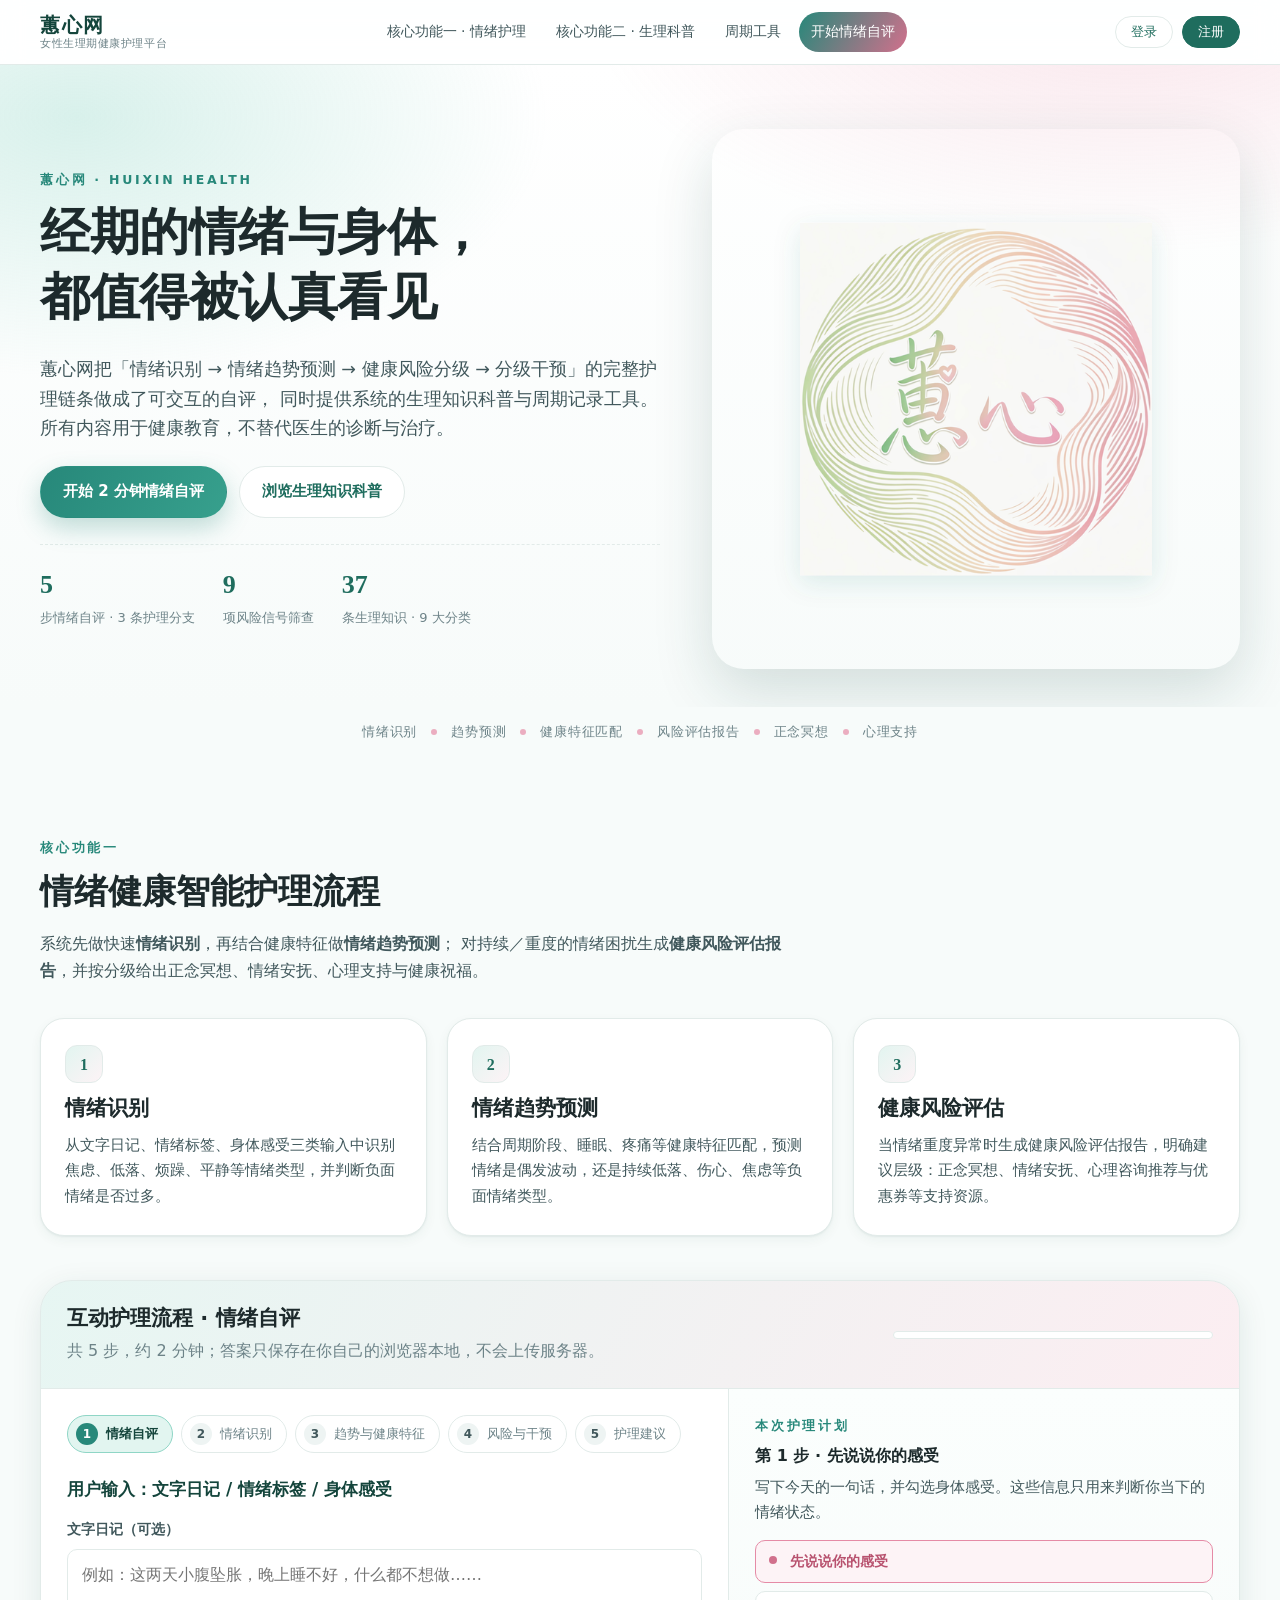
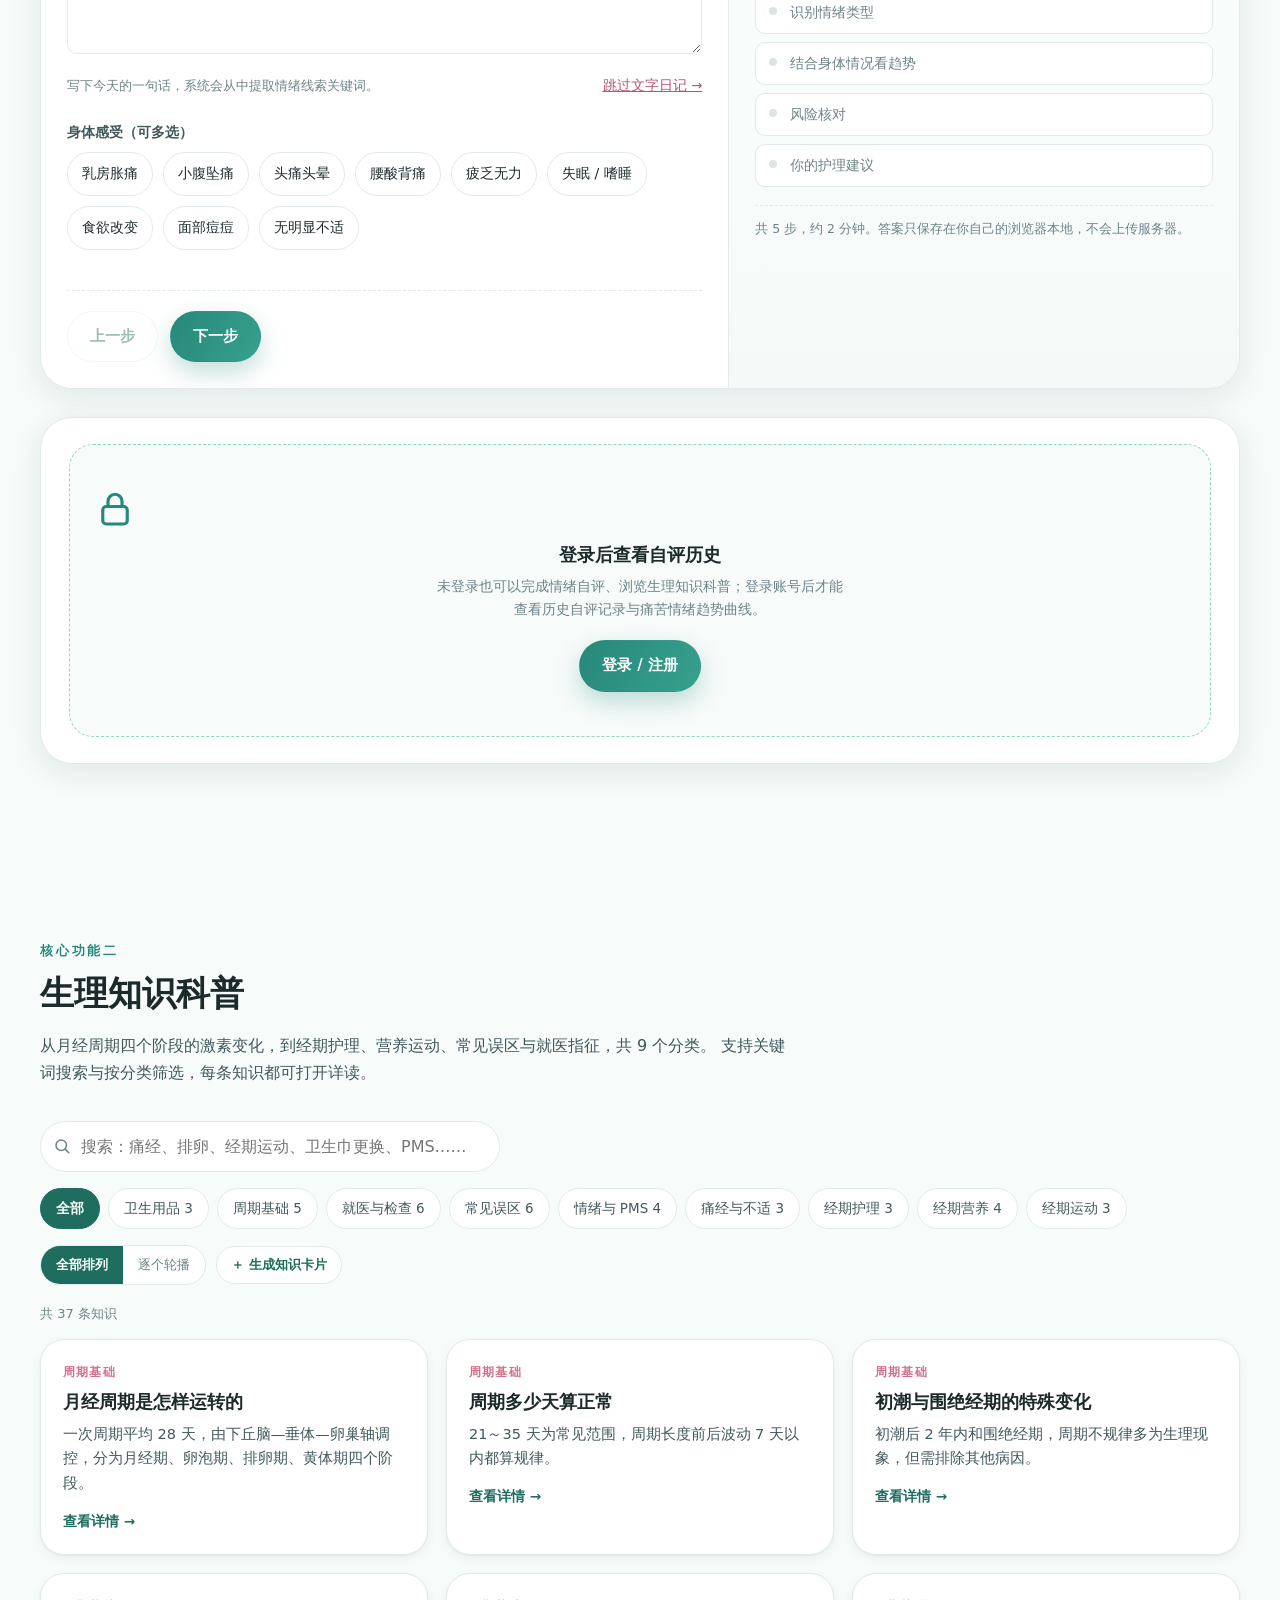
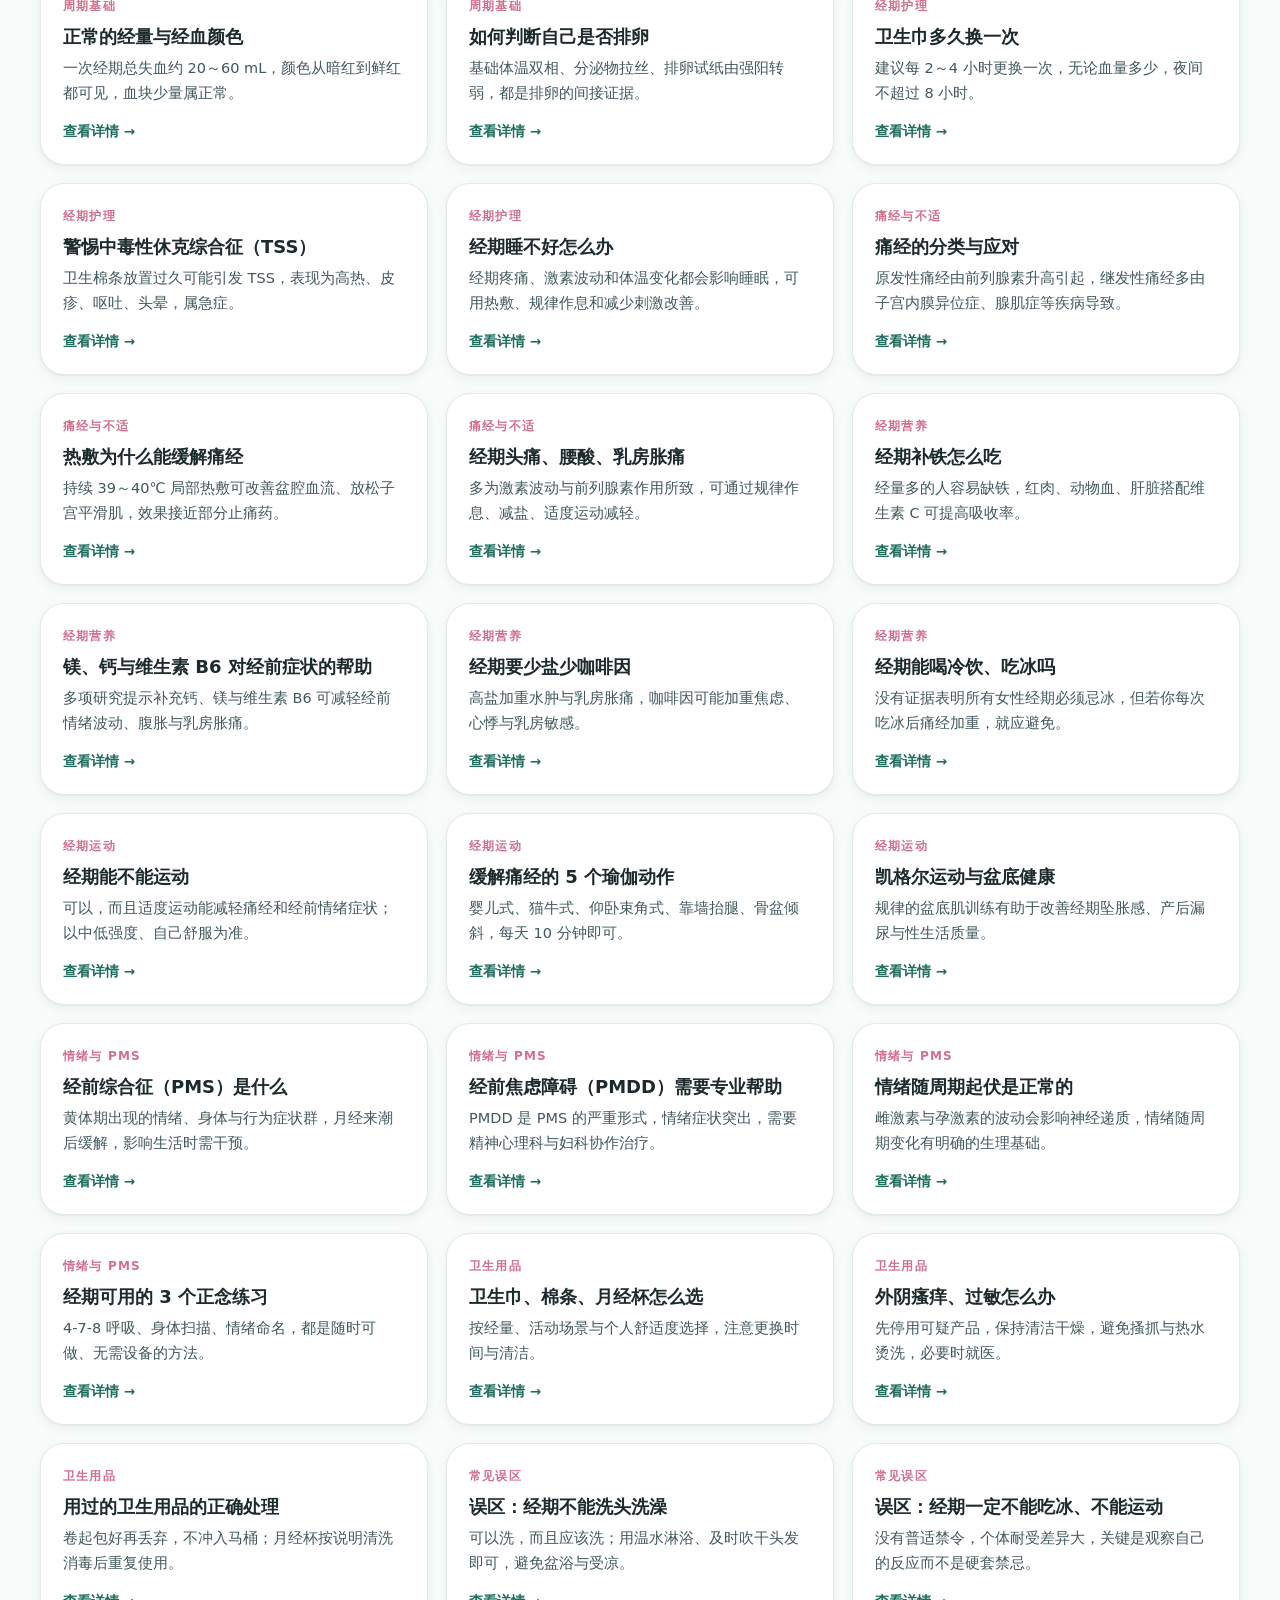
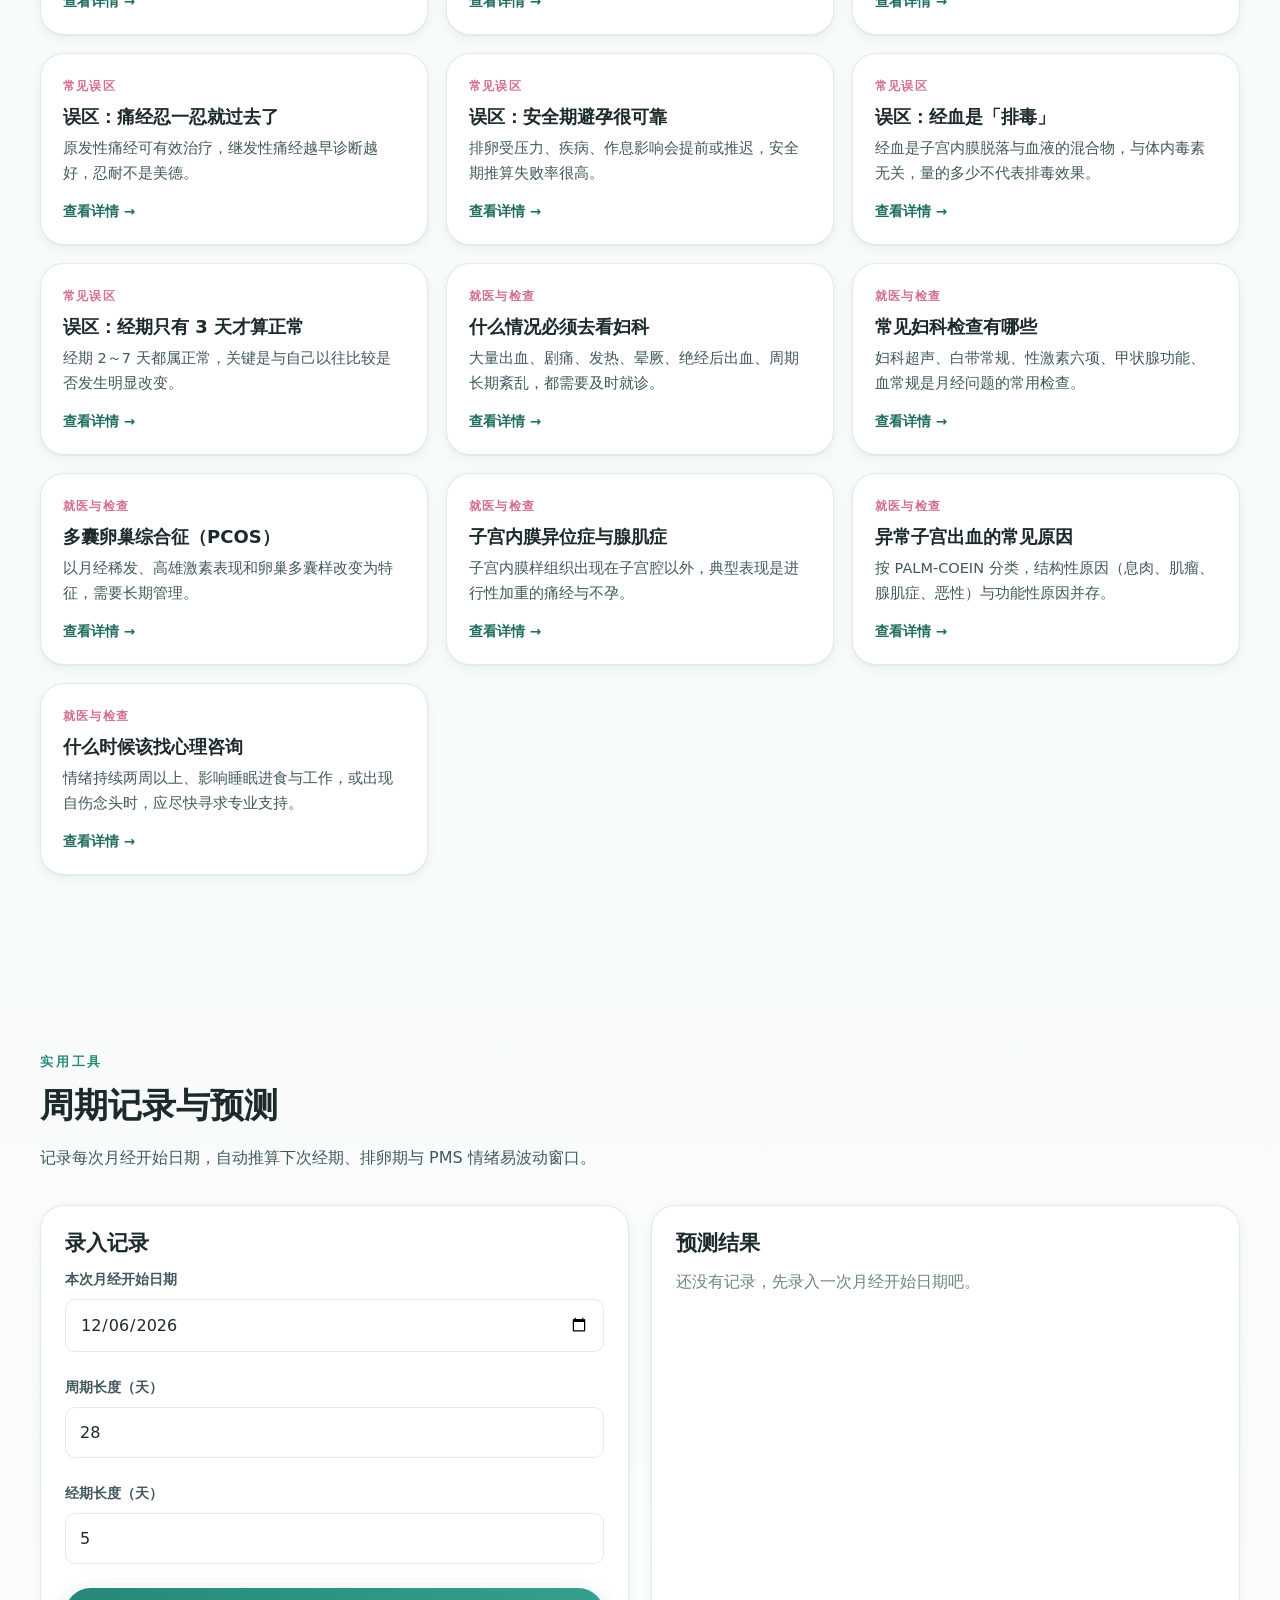
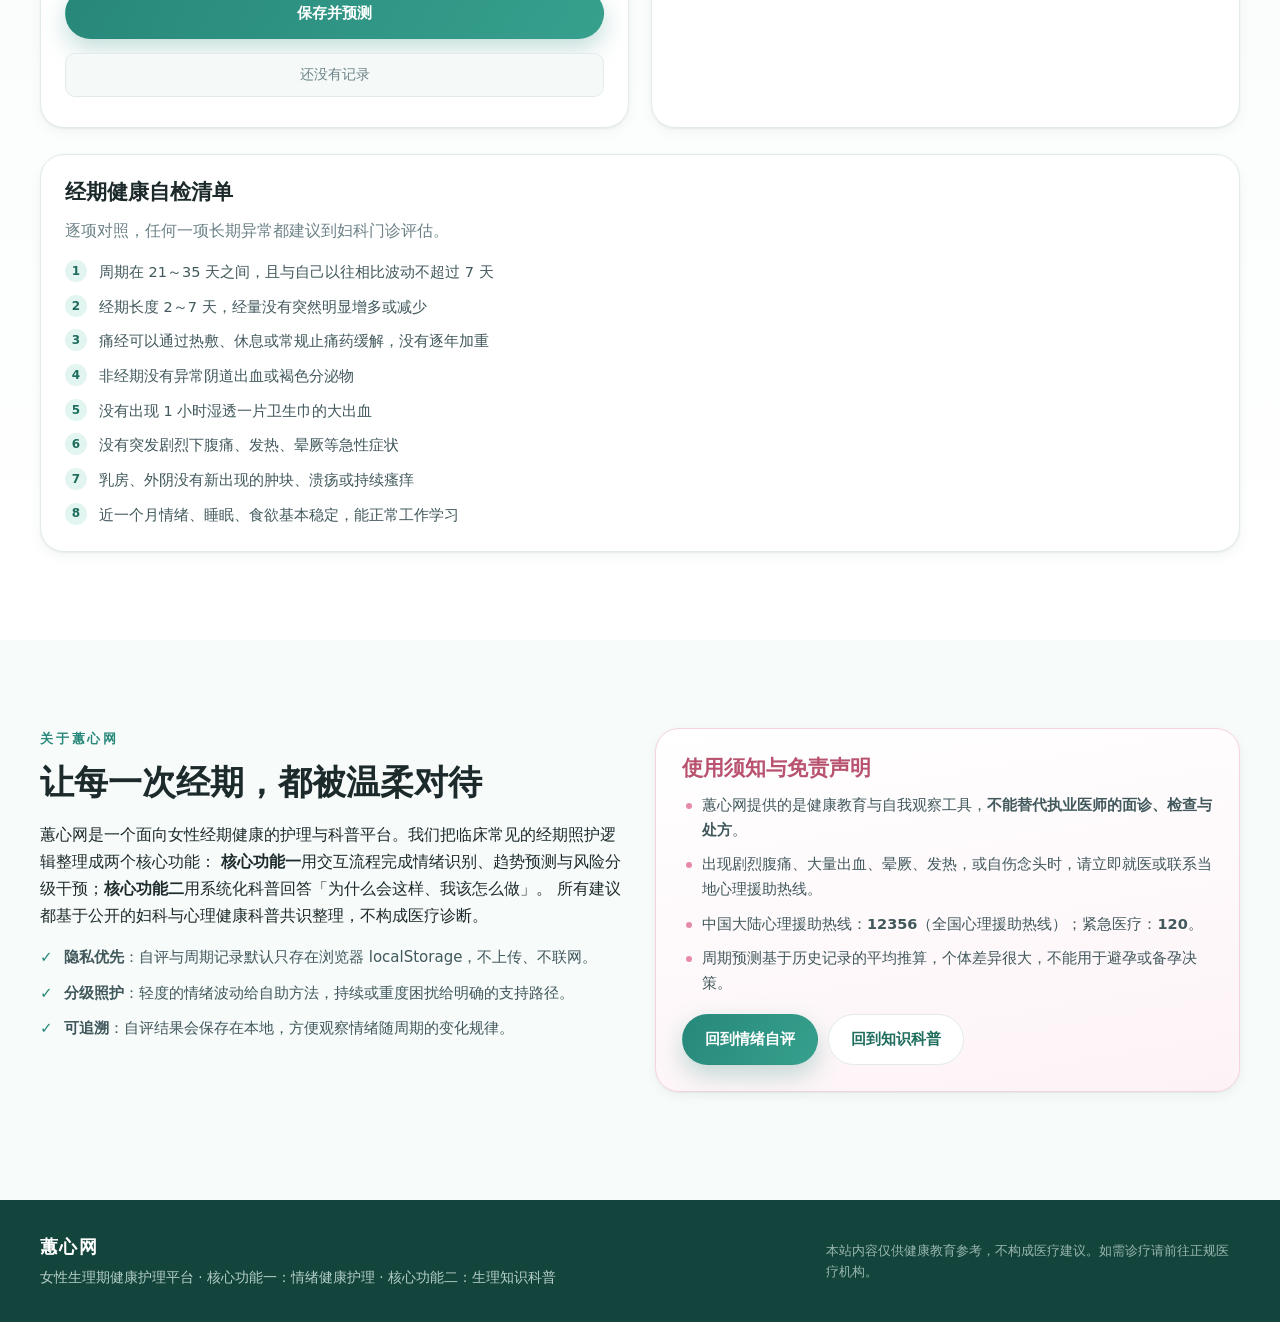
==== index.html @ d100cf38 "Add files via upload" ====
<!DOCTYPE html>
<html lang="zh-CN">
<head>
<meta charset="UTF-8">
<meta name="viewport" content="width=device-width, initial-scale=1.0">
<title>蕙心网 · 女性生理期健康护理</title>
<meta name="description" content="蕙心网：面向女性的生理期健康护理平台。核心功能一为情绪健康智能护理流程（情绪识别、情绪趋势预测、健康风险分级与对应干预）；核心功能二为生理知识科普（周期知识、经期护理、营养运动、常见误区、就医指征）。">
<link rel="stylesheet" href="styles.css">
</head>
<body>
<a class="skip-link" href="#main">跳到主要内容</a>

<header class="site-header" id="top">
  <div class="wrap header-inner">
    <a class="brand" href="#top">
      <span class="brand-text">
        <b>蕙心网</b>
        <small>女性生理期健康护理平台</small>
      </span>
    </a>
    <nav class="nav" aria-label="主导航">
      <a href="#feature1">核心功能一 · 情绪护理</a>
      <a href="#feature2">核心功能二 · 生理科普</a>
      <a href="#tools">周期工具</a>
      <a href="#admin" id="adminLink" hidden>后台管理</a>
      <a class="nav-cta" href="#assessment">开始情绪自评</a>
    </nav>
    <div class="auth-area" id="authArea"></div>
  </div>
</header>

<main id="main">

  <!-- ================= HERO ================= -->
  <section class="hero" id="hero">
    <div class="wrap hero-inner">
      <div class="hero-copy">
        <p class="eyebrow">蕙心网 · HUIXIN HEALTH</p>
        <h1>经期的情绪与身体，<br>都值得被认真看见</h1>
        <p class="lead">
          蕙心网把「情绪识别 → 情绪趋势预测 → 健康风险分级 → 分级干预」的完整护理链条做成了可交互的自评，
          同时提供系统的生理知识科普与周期记录工具。所有内容用于健康教育，不替代医生的诊断与治疗。
        </p>
        <div class="hero-actions">
          <a class="btn btn-primary" href="#assessment">开始 2 分钟情绪自评</a>
          <a class="btn btn-ghost" href="#feature2">浏览生理知识科普</a>
        </div>
        <ul class="hero-stats">
          <li><b>5</b><span>步情绪自评 · 3 条护理分支</span></li>
          <li><b>9</b><span>项风险信号筛查</span></li>
          <li><b>37</b><span>条生理知识 · 9 大分类</span></li>
        </ul>
      </div>

    <figure class="hero-visual">
      <img src="assets/cover.svg" alt="" width="540" height="540" aria-hidden="true">
    </figure>
  </div>
</section>

  <div class="wrap marquee" aria-hidden="true">
    <span>情绪识别</span><i></i><span>趋势预测</span><i></i><span>健康特征匹配</span><i></i><span>风险评估报告</span><i></i><span>正念冥想</span><i></i><span>心理支持</span>
  </div>

  <!-- ================= 核心功能一 ================= -->
  <section class="section" id="feature1">
    <div class="wrap">
      <header class="section-head">
        <p class="eyebrow">核心功能一</p>
        <h2>情绪健康智能护理流程</h2>
        <p class="section-sub">
          系统先做快速<b>情绪识别</b>，再结合健康特征做<b>情绪趋势预测</b>；
          对持续／重度的情绪困扰生成<b>健康风险评估报告</b>，并按分级给出正念冥想、情绪安抚、心理支持与健康祝福。
        </p>
      </header>

      <div class="cards cards-3">
        <article class="card">
          <span class="card-icon" aria-hidden="true">1</span>
          <h3>情绪识别</h3>
          <p>从文字日记、情绪标签、身体感受三类输入中识别焦虑、低落、烦躁、平静等情绪类型，并判断负面情绪是否过多。</p>
        </article>
        <article class="card">
          <span class="card-icon" aria-hidden="true">2</span>
          <h3>情绪趋势预测</h3>
          <p>结合周期阶段、睡眠、疼痛等健康特征匹配，预测情绪是偶发波动，还是持续低落、伤心、焦虑等负面情绪类型。</p>
        </article>
        <article class="card">
          <span class="card-icon" aria-hidden="true">3</span>
          <h3>健康风险评估</h3>
          <p>当情绪重度异常时生成健康风险评估报告，明确建议层级：正念冥想、情绪安抚、心理咨询推荐与优惠券等支持资源。</p>
        </article>
      </div>

      <!-- ---------- 交互式护理流程 ---------- -->
      <div class="assess" id="assessment">
        <div class="assess-head">
          <div>
            <h3>互动护理流程 · 情绪自评</h3>
            <p class="muted">共 5 步，约 2 分钟；答案只保存在你自己的浏览器本地，不会上传服务器。</p>
          </div>
          <div class="assess-progress" aria-hidden="true"><span id="progressBar"></span></div>
        </div>

        <div class="assess-body">
          <!-- 左：步骤表单 -->
          <form class="assess-panel" id="assessForm" novalidate>
            <ol class="steps" id="stepNav">
              <li data-step="1" class="is-active"><b>1</b><span>情绪自评</span></li>
              <li data-step="2"><b>2</b><span>情绪识别</span></li>
              <li data-step="3"><b>3</b><span>趋势与健康特征</span></li>
              <li data-step="4"><b>4</b><span>风险与干预</span></li>
              <li data-step="5"><b>5</b><span>护理建议</span></li>
            </ol>

            <!-- step1 -->
            <fieldset class="step-panel is-active" data-step="1">
              <legend>用户输入：文字日记 / 情绪标签 / 身体感受</legend>
              <div class="field">
                <span class="field-label">文字日记（可选）</span>
                <textarea id="diary" rows="3" placeholder="例如：这两天小腹坠胀，晚上睡不好，什么都不想做……"></textarea>
                <div class="diary-row">
                  <span class="field-hint">写下今天的一句话，系统会从中提取情绪线索关键词。</span>
                  <button type="button" class="link-btn" id="skipDiary">跳过文字日记 →</button>
                </div>
              </div>
              <div class="field">
                <span class="field-label">身体感受（可多选）</span>
                <div class="chips" id="symptomChips" role="group" aria-label="身体感受">
                  <label class="chip"><input type="checkbox" name="symptom" value="乳房胀痛"><span>乳房胀痛</span></label>
                  <label class="chip"><input type="checkbox" name="symptom" value="小腹坠痛"><span>小腹坠痛</span></label>
                  <label class="chip"><input type="checkbox" name="symptom" value="头痛头晕"><span>头痛头晕</span></label>
                  <label class="chip"><input type="checkbox" name="symptom" value="腰酸背痛"><span>腰酸背痛</span></label>
                  <label class="chip"><input type="checkbox" name="symptom" value="疲乏无力"><span>疲乏无力</span></label>
                  <label class="chip"><input type="checkbox" name="symptom" value="失眠或嗜睡"><span>失眠 / 嗜睡</span></label>
                  <label class="chip"><input type="checkbox" name="symptom" value="食欲改变"><span>食欲改变</span></label>
                  <label class="chip"><input type="checkbox" name="symptom" value="面部痘痘"><span>面部痘痘</span></label>
                  <label class="chip"><input type="checkbox" name="symptom" value="无明显不适"><span>无明显不适</span></label>
                </div>
              </div>
            </fieldset>

            <!-- step2 -->
            <fieldset class="step-panel" data-step="2">
              <legend>情绪识别：请选择此刻的情绪类型</legend>
              <p class="field-hint">可多选。系统将判断「负面情绪是否过多」。</p>
              <div class="chips chips-lg" id="emoChips" role="group" aria-label="情绪类型">
                <label class="chip chip-emo"><input type="checkbox" name="emotion" value="平静"><span class="emo emo-calm">平静</span></label>
                <label class="chip chip-emo"><input type="checkbox" name="emotion" value="愉悦"><span class="emo emo-joy">愉悦</span></label>
                <label class="chip chip-emo"><input type="checkbox" name="emotion" value="焦虑"><span class="emo emo-anx">焦虑</span></label>
                <label class="chip chip-emo"><input type="checkbox" name="emotion" value="低落"><span class="emo emo-low">低落</span></label>
                <label class="chip chip-emo"><input type="checkbox" name="emotion" value="烦躁"><span class="emo emo-irr">烦躁</span></label>
                <label class="chip chip-emo"><input type="checkbox" name="emotion" value="疲惫"><span class="emo emo-tired">疲惫</span></label>
                <label class="chip chip-emo"><input type="checkbox" name="emotion" value="委屈想哭"><span class="emo emo-cry">委屈想哭</span></label>
                <label class="chip chip-emo"><input type="checkbox" name="emotion" value="易怒失控"><span class="emo emo-rage">易怒失控</span></label>
              </div>
              <label class="field">
                <span class="field-label">这次情绪持续了多久？</span>
                <select id="duration">
                  <option value="hours">几个小时内（今天才出现）</option>
                  <option value="1-2d">1～2 天</option>
                  <option value="3-5d">3～5 天</option>
                  <option value="week">一周及以上</option>
                  <option value="weeks">两周以上，反复出现</option>
                </select>
              </label>
              <label class="field">
                <span class="field-label">影响程度 <b id="intensityOut">5</b> / 10</span>
                <input type="range" id="intensity" min="0" max="10" step="1" value="5">
                <span class="field-hint">0＝几乎没影响，10＝完全无法工作或生活。</span>
              </label>
            </fieldset>

            <!-- step3 -->
            <fieldset class="step-panel" data-step="3">
              <legend>预测情绪趋势：健康特征匹配</legend>
              <div class="grid-2">
                <label class="field">
                  <span class="field-label">最近一次月经开始日期</span>
                  <input type="date" id="lastPeriod">
                </label>
                <label class="field">
                  <span class="field-label">平均周期长度（天）</span>
                  <input type="number" id="cycleLen" min="18" max="60" value="28">
                </label>
                <label class="field">
                  <span class="field-label">平均经期长度（天）</span>
                  <input type="number" id="periodLen" min="1" max="12" value="5">
                </label>
                <label class="field">
                  <span class="field-label">近一周平均睡眠时长</span>
                  <select id="sleep">
                    <option value="7-9">7～9 小时，睡得还行</option>
                    <option value="6-7">6～7 小时，略少</option>
                    <option value="lt6">不足 6 小时</option>
                    <option value="gt9">超过 9 小时仍困</option>
                  </select>
                </label>
                <label class="field">
                  <span class="field-label">经期疼痛程度</span>
                  <select id="pain">
                    <option value="none">基本不痛</option>
                    <option value="mild">轻微，不影响做事</option>
                    <option value="mid">中度，需要热敷或止痛药</option>
                    <option value="severe">重度，影响上课 / 上班</option>
                  </select>
                </label>
                <label class="field">
                  <span class="field-label">最近生活压力</span>
                  <select id="stress">
                    <option value="low">较小</option>
                    <option value="mid">一般</option>
                    <option value="high">较大（考试、加班、人际冲突）</option>
                  </select>
                </label>
              </div>
              <label class="field">
                <span class="field-label">其他需要说明的（可选）</span>
                <input type="text" id="extraNote" placeholder="例如：正在备孕 / 刚停用短效避孕药 / 有多囊卵巢综合征病史">
              </label>
            </fieldset>

            <!-- step4 -->
            <fieldset class="step-panel" data-step="4">
              <legend>风险与干预：最后确认</legend>
              <div class="chips" role="group" aria-label="风险筛查">
                <label class="chip"><input type="checkbox" id="selfHarm"><span>近两周出现过「活着没意思 / 想伤害自己」的念头</span></label>
                <label class="chip"><input type="checkbox" id="heavyBleed"><span>经血量突然明显增多（1 小时湿透一片卫生巾）或经期超过 10 天</span></label>
                <label class="chip"><input type="checkbox" id="missedPeriod"><span>月经推迟超过 10 天且有性生活史</span></label>
                <label class="chip"><input type="checkbox" id="faint"><span>出现晕厥、剧烈腹痛、发热等急性症状</span></label>
              </div>
              <p class="notice notice-warn" role="note">
                <b>重要提示：</b>勾选以上任何一项，蕙心网会优先给出「尽快就医」的提示。蕙心网是健康教育工具，不能替代医生的诊断。
              </p>
            </fieldset>

            <!-- step5 结果 -->
            <fieldset class="step-panel" data-step="5">
              <legend>护理建议</legend>
              <div id="reportMount" aria-live="polite"></div>
            </fieldset>

            <p class="form-error" id="formError" role="alert" hidden></p>

            <div class="assess-actions">
              <button type="button" class="btn btn-ghost" id="prevBtn" disabled>上一步</button>
              <button type="button" class="btn btn-primary" id="nextBtn">下一步</button>
              <button type="button" class="btn btn-soft" id="resetBtn" hidden>重新自评</button>
            </div>
          </form>

          <!-- 右：本次护理计划（面向用户的文字说明） -->
          <aside class="assess-plan">
            <p class="eyebrow">本次护理计划</p>
            <h4 id="planTitle">第 1 步 · 先说说你的感受</h4>
            <p class="plan-lead" id="planLead">写下今天的一句话，并勾选身体感受。这些信息只用来判断当下的情绪状态。</p>
            <ul class="plan-list" id="planList" aria-label="本次护理计划"></ul>
            <p class="plan-note">共 5 步，约 2 分钟。答案只保存在你自己的浏览器本地，不会上传服务器。</p>
          </aside>
        </div>
      </div>

      <!-- ---------- 自评记录与趋势曲线 ---------- -->
      <div class="history" id="history">
        <div id="historyInner">
          <div class="history-head">
            <div>
              <h3>自评记录与趋势曲线</h3>
              <p class="muted">每次自评完成后自动保存在本浏览器，最多保留最近 30 次，不上传服务器。</p>
            </div>
            <div class="history-actions">
              <button type="button" class="btn btn-ghost btn-sm" id="syncCloud" hidden>☁ 云端同步</button>
              <button type="button" class="btn btn-ghost btn-sm" id="clearHistory">清空记录</button>
            </div>
          </div>
          <p class="muted sync-note" id="syncNote"></p>
          <div class="trend-chart" id="trendChart"></div>
          <p class="muted history-empty" id="historyEmpty" hidden>还没有自评记录。完成一次情绪自评后，这里会出现痛苦与情绪趋势曲线和历史记录。</p>
          <ul class="history-list" id="historyList"></ul>
        </div>
        <div class="history-lock" id="historyLock" hidden>
          <svg viewBox="0 0 24 24" aria-hidden="true"><rect x="5" y="10" width="14" height="10" rx="2" fill="none" stroke="currentColor" stroke-width="1.8"/><path d="M8 10V7a4 4 0 0 1 8 0v3" fill="none" stroke="currentColor" stroke-width="1.8"/></svg>
          <h3>登录后查看自评历史</h3>
          <p class="muted">未登录也可以完成情绪自评、浏览生理知识科普；登录账号后才能查看历史自评记录与痛苦情绪趋势曲线。</p>
          <button type="button" class="btn btn-primary" id="lockLogin">登录 / 注册</button>
        </div>
      </div>
    </div>
  </section>

  <!-- ================= 核心功能二 ================= -->
  <section class="section" id="feature2">
    <div class="wrap">
      <header class="section-head">
        <p class="eyebrow">核心功能二</p>
        <h2>生理知识科普</h2>
        <p class="section-sub">
          从月经周期四个阶段的激素变化，到经期护理、营养运动、常见误区与就医指征，共 9 个分类。
          支持关键词搜索与按分类筛选，每条知识都可打开详读。
        </p>
      </header>

      <div class="kb-toolbar">
        <div class="search">
          <svg viewBox="0 0 24 24" aria-hidden="true"><circle cx="11" cy="11" r="7" fill="none" stroke="currentColor" stroke-width="2"/><path d="M16.5 16.5 21 21" stroke="currentColor" stroke-width="2" stroke-linecap="round"/></svg>
          <input type="search" id="kbSearch" placeholder="搜索：痛经、排卵、经期运动、卫生巾更换、PMS……" aria-label="搜索科普知识">
        </div>
        <div class="kb-filters" id="kbFilters" role="group" aria-label="知识分类"></div>
        <div class="kb-actions">
          <div class="view-toggle" id="kbViewToggle" role="group" aria-label="卡片展示形式">
            <button type="button" data-view="grid" class="is-on">全部排列</button>
            <button type="button" data-view="carousel">逐个轮播</button>
          </div>
          <button type="button" class="btn btn-ghost btn-sm" id="kbSubmit">＋ 生成知识卡片</button>
          <button type="button" class="btn btn-primary btn-sm" id="kbReview" hidden>卡片审核 <span class="review-badge" id="kbReviewBadge">0</span></button>
        </div>
      </div>

      <p class="kb-count muted" id="kbCount"></p>
      <div class="kb-grid" id="kbGrid"></div>
      <div class="kb-carousel" id="kbCarousel" hidden>
        <button type="button" class="car-arrow" id="carPrev" aria-label="上一张">‹</button>
        <div class="car-stage" id="carStage"></div>
        <button type="button" class="car-arrow" id="carNext" aria-label="下一张">›</button>
        <div class="car-dots" id="carDots"></div>
        <div class="car-bar">
          <span class="muted" id="carPos"></span>
          <button type="button" class="link-btn" id="carPlay">暂停自动播放</button>
        </div>
      </div>
      <p class="kb-empty muted" id="kbEmpty" hidden>没有匹配的知识条目，换个关键词试试。</p>
    </div>
  </section>

  <!-- ================= 管理后台 ================= -->
  <section class="section" id="admin" hidden>
    <div class="wrap">
      <header class="section-head">
        <p class="eyebrow">管理后台</p>
        <h2>内容管理与数据统计</h2>
        <p class="section-sub">仅管理员可见：审核用户投稿、管理科普卡片、查看用户列表与点击量统计。</p>
      </header>
      <div class="admin-tabs" id="adminTabs" role="tablist">
        <button type="button" data-tab="review" class="is-on">待审投稿</button>
        <button type="button" data-tab="cards">卡片管理</button>
        <button type="button" data-tab="users">用户管理</button>
        <button type="button" data-tab="stats">数据统计</button>
      </div>
      <div id="adminBody"></div>
    </div>
  </section>

  <!-- ================= 工具 ================= -->
  <section class="section section-alt" id="tools">
    <div class="wrap">
      <header class="section-head">
        <p class="eyebrow">实用工具</p>
        <h2>周期记录与预测</h2>
        <p class="section-sub">记录每次月经开始日期，自动推算下次经期、排卵期与 PMS 情绪易波动窗口。</p>
      </header>
      <div class="tools-grid">
        <div class="tool-card">
          <h3>录入记录</h3>
          <div class="inline-form">
            <label class="field">
              <span class="field-label">本次月经开始日期</span>
              <input type="date" id="toolDate">
            </label>
            <label class="field">
              <span class="field-label">周期长度（天）</span>
              <input type="number" id="toolCycle" min="18" max="60" value="28">
            </label>
            <label class="field">
              <span class="field-label">经期长度（天）</span>
              <input type="number" id="toolPeriod" min="1" max="12" value="5">
            </label>
            <button type="button" class="btn btn-primary" id="toolAdd">保存并预测</button>
          </div>
          <ul class="record-list" id="recordList"></ul>
          <button type="button" class="link-btn" id="toolClear">清空全部记录</button>
        </div>
        <div class="tool-card tool-result" id="toolResult">
          <h3>预测结果</h3>
          <p class="muted">还没有记录，先录入一次月经开始日期吧。</p>
        </div>
      </div>

      <div class="selfcheck">
        <h3>经期健康自检清单</h3>
        <p class="muted">逐项对照，任何一项长期异常都建议到妇科门诊评估。</p>
        <ul class="checklist" id="checklist"></ul>
      </div>
    </div>
  </section>

  <!-- ================= 免责 ================= -->
  <section class="section" id="about">
    <div class="wrap about-grid">
      <div>
        <p class="eyebrow">关于蕙心网</p>
        <h2>让每一次经期，都被温柔对待</h2>
        <p>
          蕙心网是一个面向女性经期健康的护理与科普平台。我们把临床常见的经期照护逻辑整理成两个核心功能：
          <b>核心功能一</b>用交互流程完成情绪识别、趋势预测与风险分级干预；<b>核心功能二</b>用系统化科普回答「为什么会这样、我该怎么做」。
          所有建议都基于公开的妇科与心理健康科普共识整理，不构成医疗诊断。
        </p>
        <ul class="about-points">
          <li><b>隐私优先</b>：自评与周期记录默认只存在浏览器 localStorage，不上传、不联网。</li>
          <li><b>分级照护</b>：轻度的情绪波动给自助方法，持续或重度困扰给明确的支持路径。</li>
          <li><b>可追溯</b>：自评结果会保存在本地，方便观察情绪随周期的变化规律。</li>
        </ul>
      </div>
      <div class="disclaimer">
        <h3>使用须知与免责声明</h3>
        <ul>
          <li>蕙心网提供的是健康教育与自我观察工具，<b>不能替代执业医师的面诊、检查与处方</b>。</li>
          <li>出现剧烈腹痛、大量出血、晕厥、发热，或自伤念头时，请立即就医或联系当地心理援助热线。</li>
          <li>中国大陆心理援助热线：<b>12356</b>（全国心理援助热线）；紧急医疗：<b>120</b>。</li>
          <li>周期预测基于历史记录的平均推算，个体差异很大，不能用于避孕或备孕决策。</li>
        </ul>
        <div class="disc-actions">
          <a class="btn btn-primary" href="#assessment">回到情绪自评</a>
          <a class="btn btn-ghost" href="#feature2">回到知识科普</a>
        </div>
      </div>
    </div>
  </section>
</main>

<footer class="site-footer">
  <div class="wrap footer-inner">
    <div>
      <b>蕙心网</b>
      <span>女性生理期健康护理平台 · 核心功能一：情绪健康护理 · 核心功能二：生理知识科普</span>
    </div>
    <p class="footer-note">本站内容仅供健康教育参考，不构成医疗建议。如需诊疗请前往正规医疗机构。</p>
  </div>
</footer>

<div class="toast" id="toast" role="status" aria-live="polite" hidden></div>

<!-- 知识详情 -->
<div class="modal" id="modal" hidden>
  <div class="modal-mask" data-close></div>
  <div class="modal-panel" role="dialog" aria-modal="true" aria-labelledby="modalTitle">
    <button type="button" class="modal-close" data-close aria-label="关闭">×</button>
    <div id="modalBody"></div>
  </div>
</div>

<!-- 登录 / 注册 -->
<div class="modal modal-sm" id="authModal" hidden>
  <div class="modal-mask" data-auth-close></div>
  <div class="modal-panel" role="dialog" aria-modal="true" aria-labelledby="authTitle">
    <button type="button" class="modal-close" data-auth-close aria-label="关闭">×</button>
    <div id="authModalBody"></div>
  </div>
</div>

<script src="app.js"></script>
</body>
</html>
---- styles.css ----
/* ============================================================
   蕙心网 · 女性生理期健康护理平台
   styles.css — 设计令牌与全站样式
   ============================================================ */

:root{
  --teal-900:#14453c;
  --teal-700:#1f6d5e;
  --teal-600:#27887a;
  --teal-500:#37a08d;
  --teal-300:#8fd6c6;
  --teal-100:#e2f5f0;
  --rose-700:#b8526f;
  --rose-600:#d1708c;
  --rose-400:#e58ba6;
  --rose-200:#f7d3dd;
  --rose-50:#fdf3f6;
  --ink:#1d2a2c;
  --ink-2:#41585c;
  --muted:#6d8388;
  --line:#e2ebe9;
  --bg:#f7fbfa;
  --card:#ffffff;
  --warn:#b7791f;
  --warn-bg:#fdf6e6;
  --bad:#c0392b;
  --bad-bg:#fdeceb;
  --ok:#1f7a5a;
  --ok-bg:#e9f7f1;
  --shadow-sm:0 1px 2px rgba(20,69,60,.06), 0 4px 12px rgba(20,69,60,.05);
  --shadow-md:0 8px 30px rgba(20,69,60,.10);
  --shadow-lg:0 22px 60px rgba(20,69,60,.16);
  --r-sm:10px; --r-md:16px; --r-lg:24px; --r-xl:32px;
  --maxw:1200px;
  --sans:"PingFang SC","Hiragino Sans GB","Microsoft YaHei UI","Microsoft YaHei",system-ui,-apple-system,"Segoe UI",Roboto,"Noto Sans SC",sans-serif;
  --serif:"Songti SC","Noto Serif SC",Georgia,"Times New Roman",serif;
}

*,*::before,*::after{box-sizing:border-box}
html{-webkit-text-size-adjust:100%;scroll-behavior:smooth}
body{
  margin:0;font-family:var(--sans);color:var(--ink);background:var(--bg);
  line-height:1.7;font-size:16px;-webkit-font-smoothing:antialiased;
}
img,svg{max-width:100%;display:block}
a{color:var(--teal-700);text-decoration:none}
a:hover{text-decoration:underline}
b{font-weight:700}
h1,h2,h3,h4{line-height:1.3;margin:0 0 .5em}
h1{font-size:clamp(28px,4.4vw,50px);letter-spacing:-.01em}
h2{font-size:clamp(23px,2.9vw,34px)}
h3{font-size:clamp(17px,1.9vw,21px)}
p{margin:0 0 1em}
ul,ol{margin:0;padding:0;list-style:none}
button,input,select,textarea{font:inherit;color:inherit}
:focus-visible{outline:3px solid var(--teal-500);outline-offset:2px;border-radius:6px}

.wrap{width:min(100% - 40px,var(--maxw));margin-inline:auto}
.muted{color:var(--muted)}
.small{font-size:13px}
.skip-link{position:absolute;left:-9999px;top:0;background:#fff;padding:10px 16px;z-index:99}
.skip-link:focus{left:12px;top:12px}

/* ---------- header ---------- */
.site-header{
  position:sticky;top:0;z-index:40;background:rgba(255,255,255,.88);
  backdrop-filter:blur(12px);border-bottom:1px solid var(--line);
}
.header-inner{display:flex;align-items:center;gap:20px;justify-content:space-between;padding:12px 0}
.brand{display:flex;align-items:center;gap:12px;color:inherit;text-decoration:none}
.brand:hover{text-decoration:none}
.brand-mark{width:42px;height:42px;flex:0 0 42px;filter:drop-shadow(0 4px 10px rgba(55,160,141,.3))}
.brand-text{display:flex;flex-direction:column;line-height:1.2}
.brand-text b{font-size:20px;letter-spacing:.08em;color:var(--teal-900)}
.brand-text small{font-size:11px;color:var(--muted);letter-spacing:.05em}
.nav{display:flex;align-items:center;gap:6px;flex-wrap:wrap}
.nav a{
  padding:8px 12px;border-radius:999px;font-size:14px;color:var(--ink-2);
}
.nav a:hover{background:var(--teal-100);color:var(--teal-900);text-decoration:none}
.nav-cta{background:linear-gradient(120deg,var(--teal-600),var(--rose-600));color:#fff!important}
.nav-cta:hover{filter:brightness(1.05)}

/* ---------- hero ---------- */
.hero{
  position:relative;overflow:hidden;
  background:
    radial-gradient(900px 420px at 88% -10%,rgba(229,139,166,.22),transparent 60%),
    radial-gradient(760px 420px at 6% 8%,rgba(143,214,198,.34),transparent 62%),
    linear-gradient(180deg,#ffffff,var(--bg));
  padding:clamp(28px,5vw,64px) 0 clamp(20px,3vw,40px);
}
.hero-inner{display:grid;grid-template-columns:minmax(0,1.08fr) minmax(0,.92fr);gap:clamp(24px,4vw,56px);align-items:center}
.eyebrow{
  font-size:12.5px;letter-spacing:.22em;text-transform:uppercase;color:var(--teal-600);
  font-weight:700;margin-bottom:10px;
}
.lead{font-size:clamp(15px,1.6vw,17.5px);color:var(--ink-2);max-width:56ch}
.hero-actions{display:flex;gap:12px;flex-wrap:wrap;margin:22px 0 26px}
.btn{
  display:inline-flex;align-items:center;justify-content:center;gap:8px;
  padding:12px 22px;border-radius:999px;border:1px solid transparent;cursor:pointer;
  font-size:15px;font-weight:600;transition:.18s ease;text-decoration:none;
}
.btn:hover{text-decoration:none;transform:translateY(-1px)}
.btn-primary{background:linear-gradient(120deg,var(--teal-600),var(--teal-500));color:#fff;box-shadow:0 10px 24px rgba(39,136,122,.28)}
.btn-primary:hover{filter:brightness(1.06)}
.btn-ghost{background:#fff;border-color:var(--line);color:var(--teal-700)}
.btn-ghost:hover{border-color:var(--teal-300);background:var(--teal-100)}
.btn-soft{background:var(--rose-50);color:var(--rose-700);border-color:var(--rose-200)}
.btn:disabled{opacity:.45;cursor:not-allowed;transform:none}
.hero-stats{display:flex;gap:28px;flex-wrap:wrap;border-top:1px dashed var(--line);padding-top:18px}
.hero-stats li{display:flex;flex-direction:column}
.hero-stats b{font-size:26px;color:var(--teal-700);font-family:var(--serif)}
.hero-stats span{font-size:13px;color:var(--muted)}
.hero-visual{margin:0;border-radius:var(--r-xl);overflow:hidden;box-shadow:var(--shadow-lg)}
.marquee{
  display:flex;align-items:center;gap:14px;flex-wrap:wrap;justify-content:center;
  padding:14px 0 6px;color:var(--muted);font-size:13px;letter-spacing:.06em;
}
.marquee i{width:6px;height:6px;border-radius:50%;background:var(--rose-400);opacity:.7}

/* ---------- sections ---------- */
.section{padding:clamp(46px,7vw,88px) 0}
.section-alt{background:linear-gradient(180deg,var(--bg),#ffffff)}
.section-head{max-width:74ch;margin-bottom:34px}
.section-sub{color:var(--ink-2)}
.cards{display:grid;gap:20px}
.cards-3{grid-template-columns:repeat(auto-fit,minmax(260px,1fr))}
.card{
  background:var(--card);border:1px solid var(--line);border-radius:var(--r-lg);
  padding:26px 24px;box-shadow:var(--shadow-sm);transition:.2s ease;
}
.card:hover{transform:translateY(-3px);box-shadow:var(--shadow-md);border-color:var(--teal-300)}
.card h3{margin-top:12px}
.card p{margin:0;color:var(--ink-2);font-size:15px}
.card-icon{
  display:inline-flex;align-items:center;justify-content:center;width:38px;height:38px;
  border-radius:12px;background:linear-gradient(135deg,var(--teal-100),var(--rose-50));
  color:var(--teal-700);font-weight:800;font-family:var(--serif);border:1px solid var(--line);
}

/* ---------- assessment ---------- */
.assess{
  margin-top:44px;background:var(--card);border:1px solid var(--line);
  border-radius:var(--r-xl);box-shadow:var(--shadow-md);overflow:hidden;
}
.assess-head{
  display:flex;justify-content:space-between;gap:20px;align-items:center;flex-wrap:wrap;
  padding:24px 26px;background:linear-gradient(120deg,rgba(143,214,198,.22),rgba(247,211,221,.4));
  border-bottom:1px solid var(--line);
}
.assess-head h3{margin:0}
.assess-head p{margin:4px 0 0}
.assess-progress{width:min(320px,42vw);height:8px;border-radius:99px;background:#fff;border:1px solid var(--line);overflow:hidden}
.assess-progress span{display:block;height:100%;width:0;border-radius:99px;background:linear-gradient(90deg,var(--teal-500),var(--rose-400));transition:width .35s ease}
.assess-body{display:grid;grid-template-columns:minmax(0,1.35fr) minmax(0,1fr)}
.assess-panel{padding:26px;border-right:1px solid var(--line);min-width:0}
.assess-plan{padding:26px;background:linear-gradient(180deg,#fbfefd,#f5faf9);min-width:0}
.assess-plan h4{margin:2px 0 8px}
.plan-lead{font-size:14.5px;color:var(--ink-2)}
.plan-list{display:grid;gap:8px;margin:16px 0 18px}
.plan-list li{
  position:relative;padding:9px 12px 9px 34px;border-radius:var(--r-sm);
  border:1px solid var(--line);background:#fff;color:var(--muted);font-size:13.5px;
}
.plan-list li::before{
  content:"";position:absolute;left:13px;top:15px;width:8px;height:8px;border-radius:50%;
  background:#dbe5e3;
}
.plan-list li.is-done{color:var(--teal-700)}
.plan-list li.is-done::before{background:var(--teal-500)}
.plan-list li.is-current{
  border-color:var(--rose-400);background:var(--rose-50);color:var(--rose-700);font-weight:600;
}
.plan-list li.is-current::before{background:var(--rose-600)}
.plan-note{font-size:12.5px;color:var(--muted);border-top:1px dashed var(--line);padding-top:12px;margin:0}

.steps{display:flex;gap:8px;flex-wrap:wrap;margin-bottom:22px}
.steps li{
  display:flex;align-items:center;gap:8px;padding:7px 14px 7px 8px;border-radius:99px;
  border:1px solid var(--line);background:#fff;font-size:13px;color:var(--muted);
}
.steps li b{
  display:inline-flex;width:22px;height:22px;align-items:center;justify-content:center;
  border-radius:50%;background:#eef4f3;font-size:12px;color:var(--ink-2)
}
.steps li.is-active{border-color:var(--teal-300);color:var(--teal-900);background:var(--teal-100);font-weight:600}
.steps li.is-active b{background:var(--teal-600);color:#fff}
.steps li.is-done{border-color:var(--teal-300);color:var(--teal-700)}
.steps li.is-done b{background:var(--teal-300);color:var(--teal-900)}

.step-panel{display:none;border:0;padding:0;margin:0;min-width:0}
.step-panel.is-active{display:block;animation:fade .3s ease}
@keyframes fade{from{opacity:0;transform:translateY(6px)}to{opacity:1;transform:none}}
.step-panel legend{font-weight:700;font-size:17px;padding:0 0 14px;color:var(--teal-900)}
.field{display:block;margin-bottom:18px}
.field-label{display:block;font-size:14px;font-weight:600;margin-bottom:7px;color:var(--ink-2)}
.field-hint{display:block;font-size:12.5px;color:var(--muted);margin-top:6px}
input[type=text],input[type=date],input[type=number],input[type=search],select,textarea{
  width:100%;padding:11px 14px;border:1px solid var(--line);border-radius:var(--r-sm);
  background:#fff;transition:.15s;
}
input:focus,select:focus,textarea:focus{border-color:var(--teal-500);box-shadow:0 0 0 4px rgba(55,160,141,.13);outline:none}
textarea{resize:vertical;min-height:80px}
input[type=range]{width:100%;accent-color:var(--teal-600)}
.grid-2{display:grid;grid-template-columns:repeat(auto-fit,minmax(200px,1fr));gap:0 18px}

.chips{display:flex;flex-wrap:wrap;gap:10px}
.chip{
  display:inline-flex;align-items:center;gap:8px;padding:9px 14px;border-radius:99px;
  border:1px solid var(--line);background:#fff;cursor:pointer;font-size:14px;transition:.15s;
}
.chip:hover{border-color:var(--teal-300);background:var(--teal-100)}
.chip input{position:absolute;opacity:0;width:0;height:0}
.chip:has(input:checked){border-color:var(--teal-600);background:var(--teal-100);color:var(--teal-900);font-weight:600}
.chip:has(input:focus-visible){outline:3px solid var(--teal-500);outline-offset:2px}
.chips-lg .chip{font-size:15px;padding:11px 18px}
.emo{display:inline-flex;align-items:center;gap:7px}
.emo::before{content:"";width:9px;height:9px;border-radius:50%;background:currentColor}
.emo-calm{color:#2f8f7a}.emo-joy{color:#d99b1f}.emo-anx{color:#7a6bd0}.emo-low{color:#4a6fa5}
.emo-irr{color:#c2603a}.emo-tired{color:#6d8388}.emo-cry{color:#b8526f}.emo-rage{color:#c0392b}

.notice{border-radius:var(--r-md);padding:14px 16px;font-size:14.5px;border:1px solid}
.notice-warn{background:var(--warn-bg);border-color:#f0dcae;color:#7a5312}
.form-error{background:var(--bad-bg);border:1px solid #f3c9c4;color:#8e2a1f;padding:10px 14px;border-radius:var(--r-sm);font-size:14px}
.assess-actions{display:flex;gap:12px;flex-wrap:wrap;margin-top:22px;padding-top:20px;border-top:1px dashed var(--line)}

/* ---------- report ---------- */
.report{display:grid;gap:16px}
.report h4{margin:0}
.rpt-block{background:#fff;border:1px solid var(--line);border-radius:var(--r-md);padding:18px 18px 6px}
.rpt-block h5{margin:0 0 10px;font-size:14px;letter-spacing:.04em;color:var(--teal-700);text-transform:uppercase}
.rpt-list li{position:relative;padding-left:22px;margin-bottom:8px;color:var(--ink-2);font-size:15px}
.rpt-list li::before{content:"";position:absolute;left:4px;top:11px;width:7px;height:7px;border-radius:50%;background:var(--teal-400,#5cb8a5)}
.rpt-list li.warn::before{background:var(--rose-600)}
.tag{display:inline-block;padding:3px 10px;border-radius:99px;font-size:12.5px;font-weight:600;margin:0 6px 6px 0}
.tag-ok{background:var(--ok-bg);color:var(--ok)}
.tag-warn{background:var(--warn-bg);color:var(--warn)}
.tag-bad{background:var(--bad-bg);color:var(--bad)}
.tag-soft{background:var(--teal-100);color:var(--teal-700)}
.tag-rose{background:var(--rose-50);color:var(--rose-700)}
.meter{height:9px;border-radius:99px;background:#eef4f3;overflow:hidden;margin:6px 0 14px}
.meter span{display:block;height:100%;border-radius:99px;background:linear-gradient(90deg,var(--teal-500),var(--rose-400))}
.alert{border-radius:var(--r-md);padding:16px 18px;border:1px solid #f0bdb6;background:var(--bad-bg);color:#8a2b20;font-weight:500}
.alert b{display:block;margin-bottom:4px}
.reco-grid{display:grid;grid-template-columns:repeat(auto-fit,minmax(210px,1fr));gap:14px}
.reco{background:linear-gradient(160deg,#fff,var(--teal-100));border:1px solid var(--line);border-radius:var(--r-md);padding:16px}
.reco h6{margin:0 0 6px;font-size:15px}
.reco p{margin:0;font-size:13.5px;color:var(--ink-2)}
.trace{display:flex;flex-wrap:wrap;gap:6px;align-items:center;font-size:12.5px;color:var(--muted)}
.trace span{background:#f1f7f6;border:1px solid var(--line);border-radius:99px;padding:3px 10px}
.trace i{color:var(--teal-500);font-style:normal}

/* 流程判定摘要（四个判断节点的结论一览） */
.decide{display:flex;flex-wrap:wrap;gap:8px;margin:4px 0 6px}
.decide span{font-size:12.5px;background:#f3f8f7;border:1px solid var(--line);border-radius:99px;padding:4px 12px;color:var(--ink-2)}
.decide b{color:var(--teal-700)}
.decide .is-no b{color:var(--muted)}
.decide .skip b{color:var(--warn)}

/* 文字日记行：提示 + 跳过按钮 */
.diary-row{display:flex;flex-wrap:wrap;align-items:center;justify-content:space-between;gap:6px 12px;margin-top:6px}
.diary-row .field-hint{margin-top:0}
.btn-sm{padding:7px 14px;font-size:13px}

/* 自评记录与趋势曲线 */
.history{
  margin-top:28px;background:var(--card);border:1px solid var(--line);
  border-radius:var(--r-xl);box-shadow:var(--shadow-md);padding:26px 28px;
}
.history-head{display:flex;flex-wrap:wrap;align-items:flex-start;justify-content:space-between;gap:12px}
.history-head h3{margin-bottom:4px}
.trend-chart{margin-top:18px}
.trend-chart svg{width:100%;height:auto;display:block}
.trend-note{font-size:12.5px;color:var(--muted);margin-top:8px}
.history-empty{margin-top:18px;background:#f6faf9;border:1px dashed var(--line);border-radius:var(--r-md);padding:16px 18px}
.history-list{display:grid;gap:10px;margin-top:20px}
.hist-item{
  display:flex;flex-wrap:wrap;align-items:center;gap:6px 12px;width:100%;text-align:left;
  background:#f8fbfa;border:1px solid var(--line);border-radius:var(--r-md);
  padding:12px 16px;cursor:pointer;transition:.15s;font:inherit;color:inherit;
}
.hist-item:hover{border-color:var(--teal-300);background:#fff}
.hist-time{font-weight:600;color:var(--ink);font-size:14px}
.hist-meta{font-size:12.5px;color:var(--muted)}
.hist-item .go{margin-left:auto;color:var(--teal-600);font-size:13px}
.hist-item:disabled{opacity:.55;cursor:default;background:#f8fbfa;border-color:var(--line)}
.hist-item:disabled:hover{background:#f8fbfa;border-color:var(--line)}

/* ---------- knowledge ---------- */
.kb-toolbar{display:flex;gap:16px;flex-wrap:wrap;align-items:center;justify-content:space-between;margin-bottom:18px}
.search{position:relative;flex:1 1 300px;max-width:460px}
.search svg{position:absolute;left:13px;top:50%;transform:translateY(-50%);width:18px;height:18px;color:var(--muted)}
.search input{padding-left:40px;border-radius:99px}
.kb-filters{display:flex;gap:8px;flex-wrap:wrap}
.kb-filters button{
  padding:8px 15px;border-radius:99px;border:1px solid var(--line);background:#fff;cursor:pointer;
  font-size:13.5px;color:var(--ink-2);transition:.15s;
}
.kb-filters button:hover{border-color:var(--teal-300);background:var(--teal-100)}
.kb-filters button.is-on{background:var(--teal-700);border-color:var(--teal-700);color:#fff;font-weight:600}
.kb-count{font-size:13px;margin-bottom:14px}
.kb-grid{display:grid;grid-template-columns:repeat(auto-fill,minmax(290px,1fr));gap:18px}
.kb-card{
  display:flex;flex-direction:column;background:#fff;border:1px solid var(--line);border-radius:var(--r-lg);
  padding:22px;text-align:left;cursor:pointer;transition:.2s ease;box-shadow:var(--shadow-sm);font:inherit;
}
.kb-card:hover{transform:translateY(-3px);box-shadow:var(--shadow-md);border-color:var(--teal-300)}
.kb-card .cat{font-size:12px;letter-spacing:.1em;color:var(--rose-600);font-weight:700;text-transform:uppercase}
.kb-card h3{margin:8px 0 8px;font-size:18px}
.kb-card p{margin:0;color:var(--ink-2);font-size:14.5px}
.kb-card .more{margin-top:14px;font-size:13.5px;color:var(--teal-700);font-weight:600}
.kb-card mark{background:#fff3c4;padding:0 2px;border-radius:3px}
.kb-empty{text-align:center;padding:40px 0}

/* ---------- tools ---------- */
.tools-grid{display:grid;grid-template-columns:repeat(auto-fit,minmax(320px,1fr));gap:22px}
.tool-card{background:#fff;border:1px solid var(--line);border-radius:var(--r-lg);padding:24px;box-shadow:var(--shadow-sm);min-width:0}
.inline-form{display:grid;gap:6px}
.link-btn{background:none;border:0;color:var(--rose-700);font-size:13.5px;cursor:pointer;padding:6px 0;text-decoration:underline}
.record-list{margin:14px 0 6px;display:grid;gap:8px;max-height:190px;overflow:auto}
.record-list li{display:flex;justify-content:space-between;align-items:center;gap:10px;font-size:14px;background:#f5faf9;border:1px solid var(--line);border-radius:var(--r-sm);padding:9px 12px}
.record-list .del{background:none;border:0;color:var(--muted);cursor:pointer;font-size:16px;line-height:1}
.pred-grid{display:grid;grid-template-columns:repeat(auto-fit,minmax(140px,1fr));gap:12px;margin:12px 0}
.pred{border:1px solid var(--line);border-radius:var(--r-md);padding:14px;background:linear-gradient(160deg,#fff,var(--rose-50))}
.pred b{display:block;font-size:19px;color:var(--teal-700);font-family:var(--serif)}
.pred span{font-size:12.5px;color:var(--muted)}
.phase-bars{display:grid;gap:8px;margin-top:8px}
.phase-row{display:grid;grid-template-columns:96px 1fr 62px;align-items:center;gap:10px;font-size:13px}
.phase-track{height:12px;border-radius:99px;background:#eef4f3;position:relative;overflow:hidden}
.phase-track i{position:absolute;top:0;bottom:0;border-radius:99px}
.selfcheck{margin-top:26px;background:#fff;border:1px solid var(--line);border-radius:var(--r-lg);padding:24px;box-shadow:var(--shadow-sm)}
.checklist{display:grid;gap:10px;margin-top:6px}
.checklist li{display:flex;gap:12px;align-items:flex-start;font-size:14.5px;color:var(--ink-2)}
.checklist li b{flex:0 0 22px;height:22px;display:inline-flex;align-items:center;justify-content:center;border-radius:50%;background:var(--teal-100);color:var(--teal-700);font-size:12px}

/* ---------- about ---------- */
.about-grid{display:grid;grid-template-columns:repeat(auto-fit,minmax(300px,1fr));gap:30px;align-items:start}
.about-points{display:grid;gap:10px;margin-top:14px}
.about-points li{padding-left:24px;position:relative;color:var(--ink-2);font-size:15px}
.about-points li::before{content:"✓";position:absolute;left:0;color:var(--teal-600);font-weight:800}
.disclaimer{background:linear-gradient(170deg,#fff,var(--rose-50));border:1px solid var(--rose-200);border-radius:var(--r-lg);padding:26px;box-shadow:var(--shadow-sm)}
.disclaimer h3{color:var(--rose-700)}
.disclaimer ul{display:grid;gap:10px;margin-bottom:18px}
.disclaimer li{padding-left:20px;position:relative;font-size:14.5px;color:var(--ink-2)}
.disclaimer li::before{content:"";position:absolute;left:4px;top:10px;width:6px;height:6px;border-radius:50%;background:var(--rose-400)}
.disc-actions{display:flex;gap:10px;flex-wrap:wrap}

/* ---------- footer / modal / toast ---------- */
.site-footer{background:var(--teal-900);color:#cfe6e0;padding:32px 0;margin-top:20px}
.footer-inner{display:flex;justify-content:space-between;gap:18px;flex-wrap:wrap;align-items:center}
.footer-inner b{color:#fff;font-size:18px;letter-spacing:.08em;display:block}
.footer-inner span{font-size:13.5px;opacity:.85}
.footer-note{font-size:12.5px;opacity:.7;margin:0;max-width:52ch}

.modal{position:fixed;inset:0;z-index:80;display:grid;place-items:center;padding:20px}
.modal[hidden]{display:none}
.modal-mask{position:absolute;inset:0;background:rgba(20,69,60,.45);backdrop-filter:blur(3px)}
.modal-panel{
  position:relative;background:#fff;border-radius:var(--r-lg);max-width:760px;width:100%;
  max-height:86vh;overflow:auto;padding:34px;box-shadow:var(--shadow-lg);animation:pop .22s ease;
}
@keyframes pop{from{opacity:0;transform:translateY(14px) scale(.98)}to{opacity:1;transform:none}}
.modal-close{
  position:absolute;right:14px;top:12px;width:38px;height:38px;border-radius:50%;
  border:1px solid var(--line);background:#fff;font-size:22px;line-height:1;cursor:pointer;color:var(--muted);
}
.modal-close:hover{background:var(--rose-50);color:var(--rose-700)}
.modal-body h2{margin-bottom:6px;padding-right:40px}
.modal-body h3{margin-top:22px;font-size:17px;color:var(--teal-700)}
.modal-body ul{display:grid;gap:9px;margin-bottom:14px}
.modal-body ul li{position:relative;padding-left:20px;color:var(--ink-2);font-size:15px}
.modal-body ul li::before{content:"";position:absolute;left:3px;top:11px;width:7px;height:7px;border-radius:50%;background:var(--teal-400,#5cb8a5)}
.modal-body ol{counter-reset:n;display:grid;gap:9px;margin-bottom:14px}
.modal-body ol li{counter-increment:n;position:relative;padding-left:30px;color:var(--ink-2);font-size:15px}
.modal-body ol li::before{
  content:counter(n);position:absolute;left:0;top:2px;width:21px;height:21px;border-radius:50%;
  background:var(--teal-100);color:var(--teal-700);font-size:12px;display:grid;place-items:center;font-weight:700;
}
.modal-body table{width:100%;border-collapse:collapse;margin:6px 0 16px;font-size:14.5px}
.modal-body th,.modal-body td{border:1px solid var(--line);padding:9px 12px;text-align:left}
.modal-body th{background:var(--teal-100);color:var(--teal-900);font-weight:600}
.modal-body blockquote{
  margin:0 0 16px;padding:12px 16px;border-left:4px solid var(--rose-400);
  background:var(--rose-50);border-radius:0 var(--r-sm) var(--r-sm) 0;color:var(--ink-2);font-size:14.5px;
}
.modal-tags{margin:10px 0 4px}
.modal-foot{margin-top:24px;padding-top:16px;border-top:1px dashed var(--line);font-size:13px;color:var(--muted)}

.toast{
  position:fixed;left:50%;bottom:28px;transform:translateX(-50%);z-index:90;
  background:var(--teal-900);color:#fff;padding:12px 22px;border-radius:99px;font-size:14px;
  box-shadow:var(--shadow-lg);animation:pop .2s ease;
}
.toast[hidden]{display:none}

/* 保证带 display 声明的组件也能用 hidden 属性隐藏 */
[hidden]{display:none!important}

/* ---------- 登录 / 注册 ---------- */
.auth-area{display:flex;align-items:center;gap:9px;flex-shrink:0}
.auth-btn{border:1px solid var(--line);background:#fff;border-radius:99px;padding:7px 15px;font-size:13px;cursor:pointer;color:var(--teal-700);line-height:1.2}
.auth-btn:hover{background:var(--teal-100);border-color:var(--teal-300)}
.auth-btn.primary{background:var(--teal-700);border-color:var(--teal-700);color:#fff}
.auth-btn.primary:hover{filter:brightness(1.06)}
.auth-name{font-size:13.5px;color:var(--ink-2);white-space:nowrap}
.role-badge{font-size:11px;padding:2px 8px;border-radius:99px;background:var(--teal-100);color:var(--teal-700);font-weight:700}
.role-badge.admin{background:var(--rose-50);color:var(--rose-700)}

.modal.modal-sm .modal-panel{max-width:420px;padding:30px 28px}
.auth-tabs{display:flex;gap:4px;background:var(--bg);border-radius:99px;padding:4px;margin-bottom:20px}
.auth-tabs button{flex:1;border:0;background:transparent;padding:9px;border-radius:99px;cursor:pointer;font-size:14px;color:var(--muted)}
.auth-tabs button.is-on{background:#fff;color:var(--teal-700);font-weight:700;box-shadow:var(--shadow-sm)}
.auth-form{display:grid;gap:13px}
.auth-form label{display:grid;gap:6px;font-size:13.5px;color:var(--ink-2);font-weight:600}
.auth-form input{border:1px solid var(--line);border-radius:var(--r-sm);padding:11px 13px;font-size:14.5px}
.auth-form input:focus{outline:2px solid var(--teal-300);border-color:var(--teal-500)}
.auth-error{color:var(--bad);font-size:13px;min-height:18px;margin:0}
.auth-note{font-size:12.5px;color:var(--muted);margin:0}

/* ---------- 历史锁定态 ---------- */
.history-lock{text-align:center;padding:44px 24px;border:1px dashed var(--teal-300);border-radius:var(--r-lg);background:var(--bg)}
.history-lock svg{width:42px;height:42px;color:var(--teal-600)}
.history-lock h3{margin:12px 0 8px;font-size:18px}
.history-lock p{max-width:46ch;margin:0 auto 18px;font-size:14px}

/* ---------- 功能二：操作区 / 视图切换 ---------- */
.kb-actions{display:flex;align-items:center;gap:10px;flex-wrap:wrap}
.view-toggle{display:inline-flex;border:1px solid var(--line);border-radius:99px;overflow:hidden;background:#fff}
.view-toggle button{border:0;background:transparent;padding:8px 15px;font-size:13px;cursor:pointer;color:var(--muted)}
.view-toggle button:hover{color:var(--teal-700)}
.view-toggle button.is-on{background:var(--teal-700);color:#fff;font-weight:600}
.review-badge{display:inline-grid;place-items:center;min-width:18px;height:18px;padding:0 5px;border-radius:99px;background:var(--rose-600);color:#fff;font-size:11px;margin-left:2px}
.review-badge[data-zero="1"]{display:none}

/* ---------- 功能二：轮播 ---------- */
.kb-carousel{display:grid;grid-template-columns:48px minmax(0,1fr) 48px;column-gap:10px;row-gap:14px;align-items:center}
.car-arrow{width:46px;height:46px;border-radius:50%;border:1px solid var(--line);background:#fff;font-size:24px;color:var(--teal-700);cursor:pointer;line-height:1}
.car-arrow:hover{background:var(--teal-100);border-color:var(--teal-300)}
#carPrev{grid-column:1;grid-row:1}
#carStage{grid-column:2;grid-row:1;min-width:0}
#carNext{grid-column:3;grid-row:1}
.car-card{display:block;width:100%;max-width:600px;margin:0 auto;text-align:left;border:1px solid var(--line);border-radius:var(--r-lg);background:#fff;padding:30px 32px;box-shadow:var(--shadow-sm);cursor:pointer}
.car-card:hover{border-color:var(--teal-300);box-shadow:var(--shadow-md)}
.car-card .cat{font-size:12px;letter-spacing:.1em;color:var(--rose-600);font-weight:700;text-transform:uppercase}
.car-card h3{margin:10px 0;font-size:22px}
.car-card p{margin:0;color:var(--ink-2);font-size:15px}
.car-card .more{display:inline-block;margin-top:16px;font-size:13.5px;color:var(--teal-700);font-weight:600}
.car-dots{grid-column:1/-1;display:flex;gap:8px;justify-content:center;flex-wrap:wrap}
.car-dots button{width:9px;height:9px;border-radius:50%;border:0;background:var(--teal-300);cursor:pointer;padding:0}
.car-dots button.is-on{background:var(--teal-700);width:22px;border-radius:99px}
.car-bar{grid-column:1/-1;display:flex;justify-content:space-between;align-items:center;font-size:13px;max-width:600px;width:100%;margin:0 auto}

/* ---------- 功能二：投稿表单 / 管理员审核 ---------- */
.kb-form{display:grid;gap:13px}
.kb-form label{display:grid;gap:6px;font-size:13.5px;font-weight:600;color:var(--ink-2)}
.kb-form input,.kb-form select,.kb-form textarea{border:1px solid var(--line);border-radius:var(--r-sm);padding:10px 12px;font-size:14px;font-family:inherit;color:var(--ink)}
.kb-form input:focus,.kb-form select:focus,.kb-form textarea:focus{outline:2px solid var(--teal-300);border-color:var(--teal-500)}
.kb-form textarea{resize:vertical}
.form-row{display:grid;grid-template-columns:1fr 1fr;gap:12px}
.form-hint{font-size:12px;color:var(--muted);font-weight:400}
.review-list{display:grid;gap:14px;margin-top:14px}
.review-item{border:1px solid var(--line);border-radius:var(--r-md);padding:16px 18px;background:var(--bg)}
.review-head{display:flex;gap:10px;align-items:center;flex-wrap:wrap;margin-bottom:6px}
.review-head .muted{font-size:12.5px}
.review-actions{display:flex;gap:8px;margin-top:12px;flex-wrap:wrap}
.review-section-title{margin:24px 0 2px;font-size:15px;color:var(--teal-700)}

/* ---------- 管理后台 ---------- */
.admin-tabs{display:flex;gap:4px;flex-wrap:wrap;margin-bottom:22px;border-bottom:1px solid var(--line)}
.admin-tabs button{
  border:0;background:transparent;padding:12px 18px;cursor:pointer;font-size:14.5px;
  color:var(--muted);border-bottom:2px solid transparent;margin-bottom:-1px;
}
.admin-tabs button:hover{color:var(--teal-700)}
.admin-tabs button.is-on{color:var(--teal-700);border-bottom-color:var(--teal-600);font-weight:700}
.admin-table{width:100%;border-collapse:collapse;background:#fff;border-radius:var(--r-md);overflow:hidden}
.admin-table th,.admin-table td{border:1px solid var(--line);padding:10px 14px;text-align:left;font-size:14px}
.admin-table th{background:var(--teal-100);color:var(--teal-900)}
.review-preview{background:var(--bg);border-radius:var(--r-sm);padding:6px 16px;margin:10px 0;max-height:260px;overflow:auto}
.stat-cards{display:grid;grid-template-columns:repeat(auto-fit,minmax(140px,1fr));gap:14px;margin-bottom:22px}
.stat-mini{background:#fff;border:1px solid var(--line);border-radius:var(--r-md);padding:16px 18px}
.stat-mini b{font-size:26px;display:block;color:var(--teal-700);line-height:1.2}
.stat-mini span{font-size:12.5px;color:var(--muted)}
.chart-box{background:#fff;border:1px solid var(--line);border-radius:var(--r-md);padding:18px 20px;margin-bottom:16px}
.chart-box>h3{margin:0 0 14px;font-size:15px;color:var(--teal-700)}
.bar-row{display:grid;grid-template-columns:minmax(110px,230px) 1fr 46px;gap:10px;align-items:center;font-size:13px;margin-bottom:7px}
.bar-track{background:var(--bg);border-radius:99px;height:13px;overflow:hidden;min-width:30px}
.bar-fill{height:100%;background:linear-gradient(90deg,var(--teal-500),var(--teal-700));border-radius:99px}
.bar-fill.rose{background:linear-gradient(90deg,var(--rose-400),var(--rose-600))}
.bar-n{text-align:right;color:var(--muted);font-variant-numeric:tabular-nums}
.admin-muted{color:var(--muted);font-size:13.5px}

/* ---------- responsive ---------- */
@media (max-width:1020px){
  .hero-inner{grid-template-columns:1fr}
  .hero-visual{order:-1}
  .assess-body{grid-template-columns:1fr}
  .assess-panel{border-right:0;border-bottom:1px solid var(--line)}
}
@media (max-width:760px){
  .wrap{width:min(100% - 28px,var(--maxw))}
  /* 头部：品牌一行、导航可横向滑动、登录区紧凑 */
  .header-inner{flex-direction:row;flex-wrap:wrap;align-items:center;gap:8px 10px;padding:10px 0}
  .brand{flex:1 1 auto}
  .brand-text small{display:none}
  .nav{order:3;width:100%;gap:4px;flex-wrap:nowrap;overflow-x:auto;padding-bottom:2px;-webkit-overflow-scrolling:touch;scrollbar-width:none}
  .nav::-webkit-scrollbar{display:none}
  .nav a{font-size:13px;padding:7px 10px;white-space:nowrap;flex:0 0 auto}
  .auth-area{width:auto;margin-left:auto}
  .auth-name{max-width:110px;overflow:hidden;text-overflow:ellipsis}
  /* 输入防 iOS 聚焦缩放 */
  input,select,textarea{font-size:16px!important}
  .assess-progress{width:100%}
  .assess-head{padding:18px 16px}
  .assess-panel,.assess-plan{padding:18px 16px}
  /* 步骤条可横向滑动 */
  .steps{flex-wrap:nowrap;overflow-x:auto;padding-bottom:4px;-webkit-overflow-scrolling:touch;scrollbar-width:none}
  .steps::-webkit-scrollbar{display:none}
  .steps li{flex:0 0 auto;white-space:nowrap}
  .modal{padding:10px}
  .modal-panel{padding:22px 16px;max-height:92vh}
  .modal-body table{display:block;overflow-x:auto;white-space:nowrap}
  .card,.tool-card{padding:18px 16px}
  .hero{padding-top:20px}
  .hero-stats{gap:16px}
  .hero-stats b{font-size:22px}
  .form-row{grid-template-columns:1fr}
  .kb-toolbar{gap:10px}
  .search{flex:1 1 100%;max-width:none}
  .kb-grid{grid-template-columns:1fr}
  .kb-carousel{grid-template-columns:minmax(0,1fr)}
  #carPrev,#carNext{display:none}
  #carStage{grid-column:1}
  .car-card{padding:20px 16px}
  .car-card h3{font-size:19px}
  .history{padding:18px 16px}
  .tools-grid{grid-template-columns:1fr}
  .phase-row{grid-template-columns:84px 1fr 56px;font-size:12.5px}
  .reco-grid{grid-template-columns:1fr}
  .stat-cards{grid-template-columns:repeat(2,1fr)}
  .admin-table{display:block;overflow-x:auto;white-space:nowrap}
  .bar-row{grid-template-columns:minmax(84px,120px) 1fr 40px}
  .footer-inner{flex-direction:column;align-items:flex-start}
  .toast{max-width:calc(100vw - 32px);text-align:center}
}
@media (max-width:420px){
  .hero-actions .btn{width:100%}
  .hero-stats li{flex:1 1 40%}
  .stat-cards{grid-template-columns:1fr 1fr}
  .pred-grid{grid-template-columns:1fr 1fr}
  .grid-2{grid-template-columns:1fr}
}
@media (prefers-reduced-motion:reduce){
  *{animation-duration:.001ms!important;transition-duration:.001ms!important}
  html{scroll-behavior:auto}
}
@media print{
  .site-header,.assess-plan,.hero-actions,.site-footer,.modal{display:none!important}
  body{background:#fff}
}
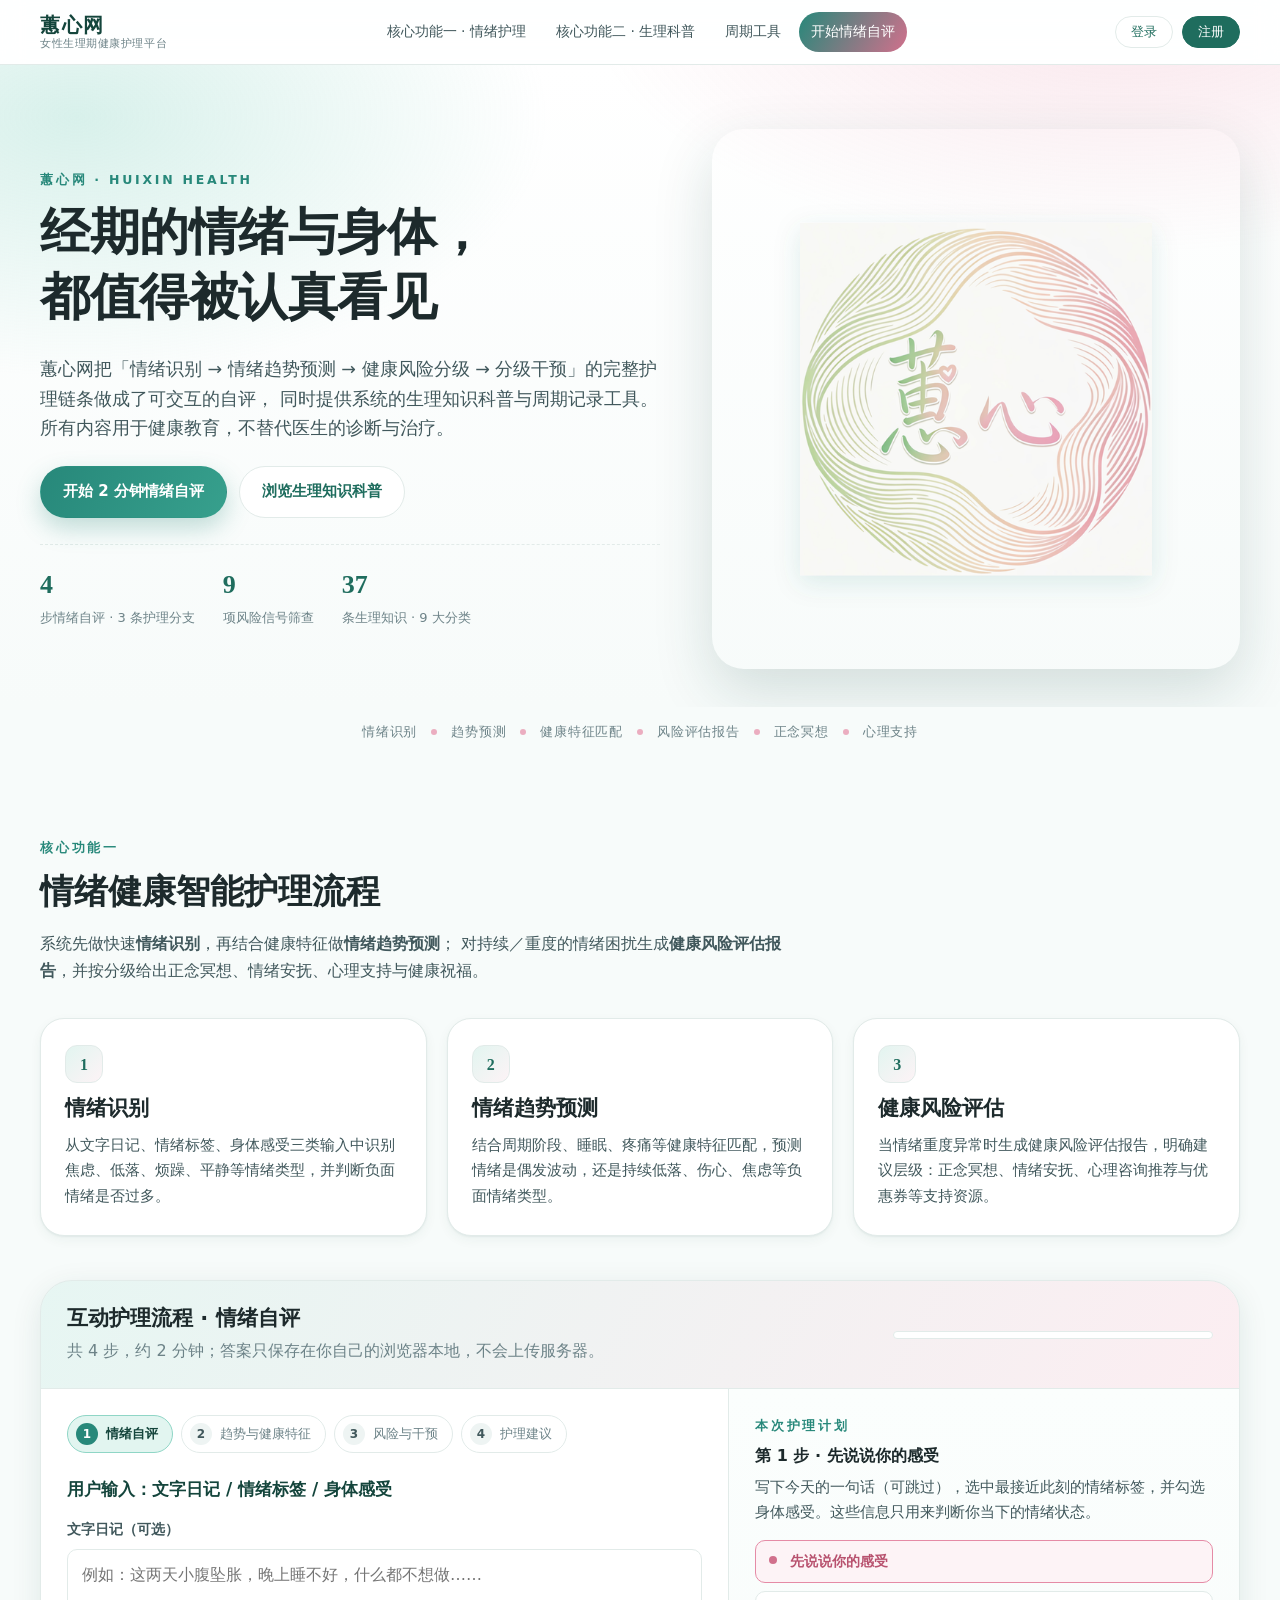
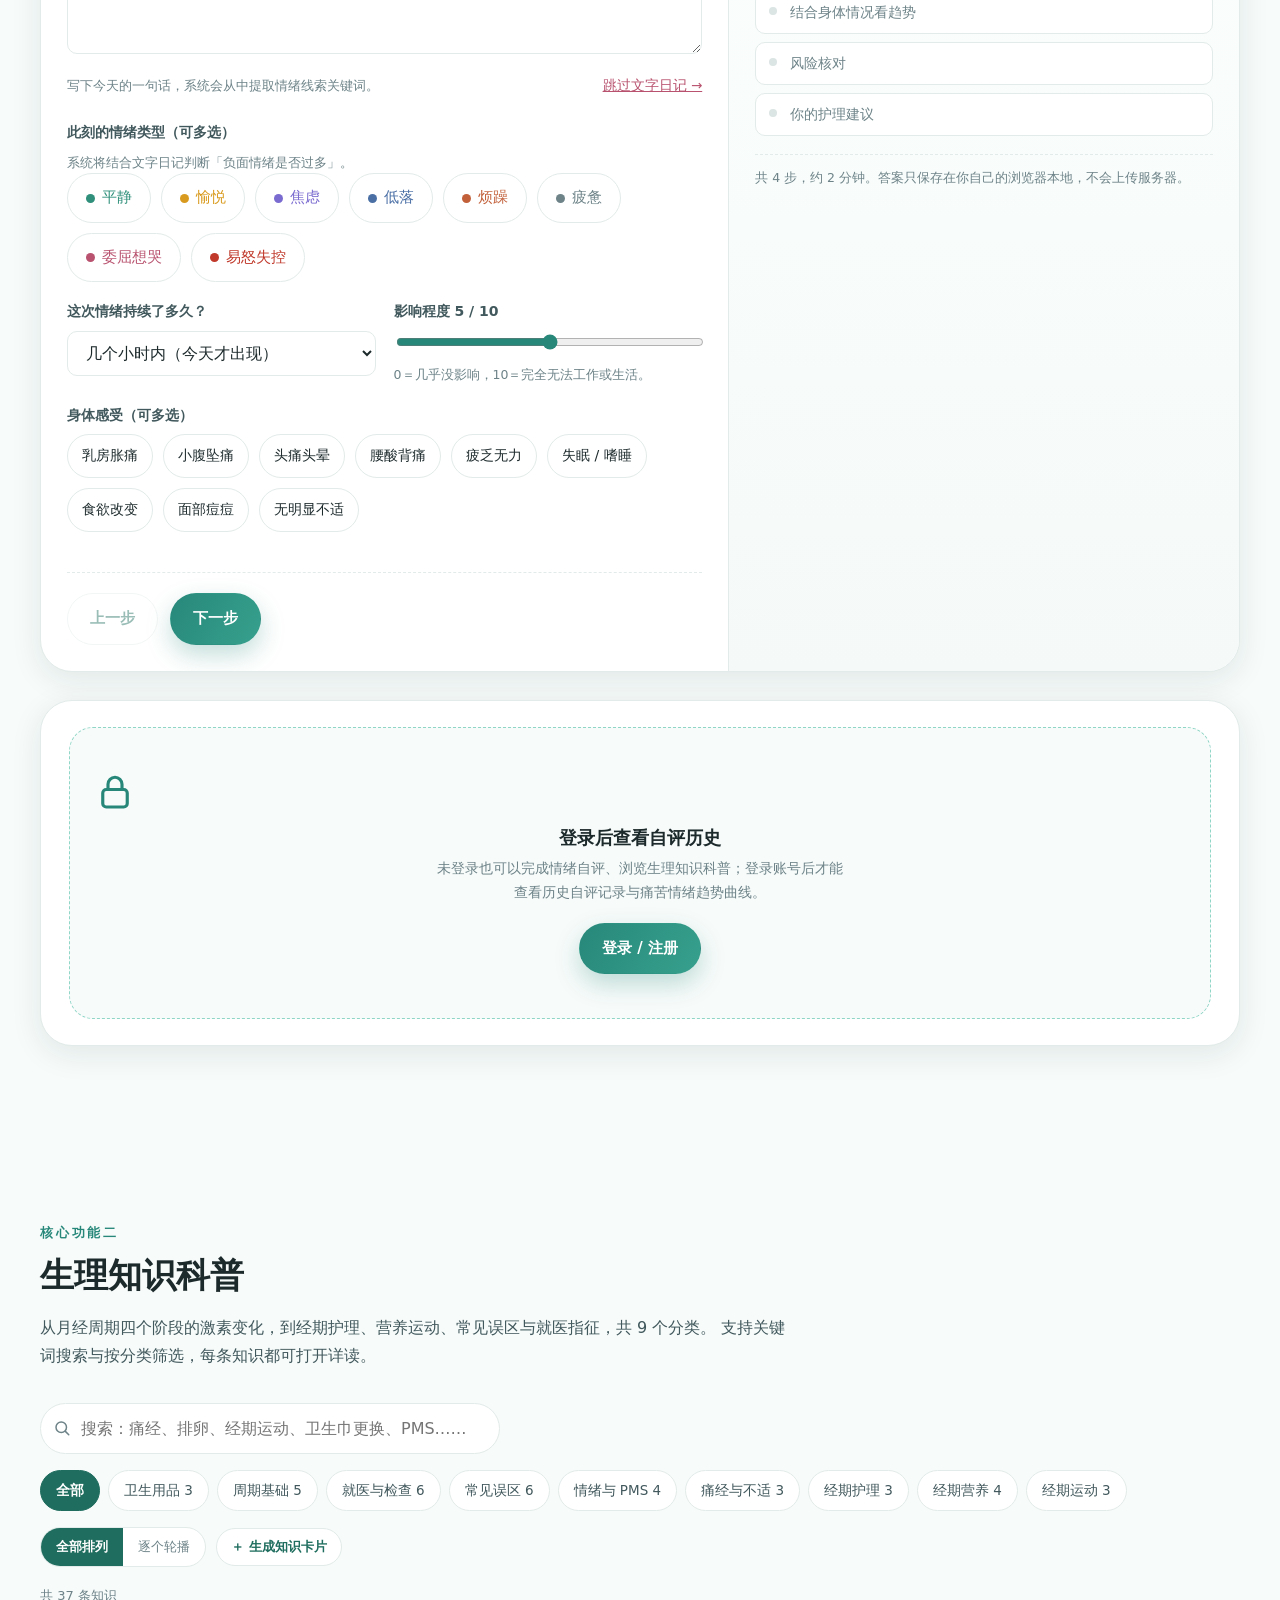
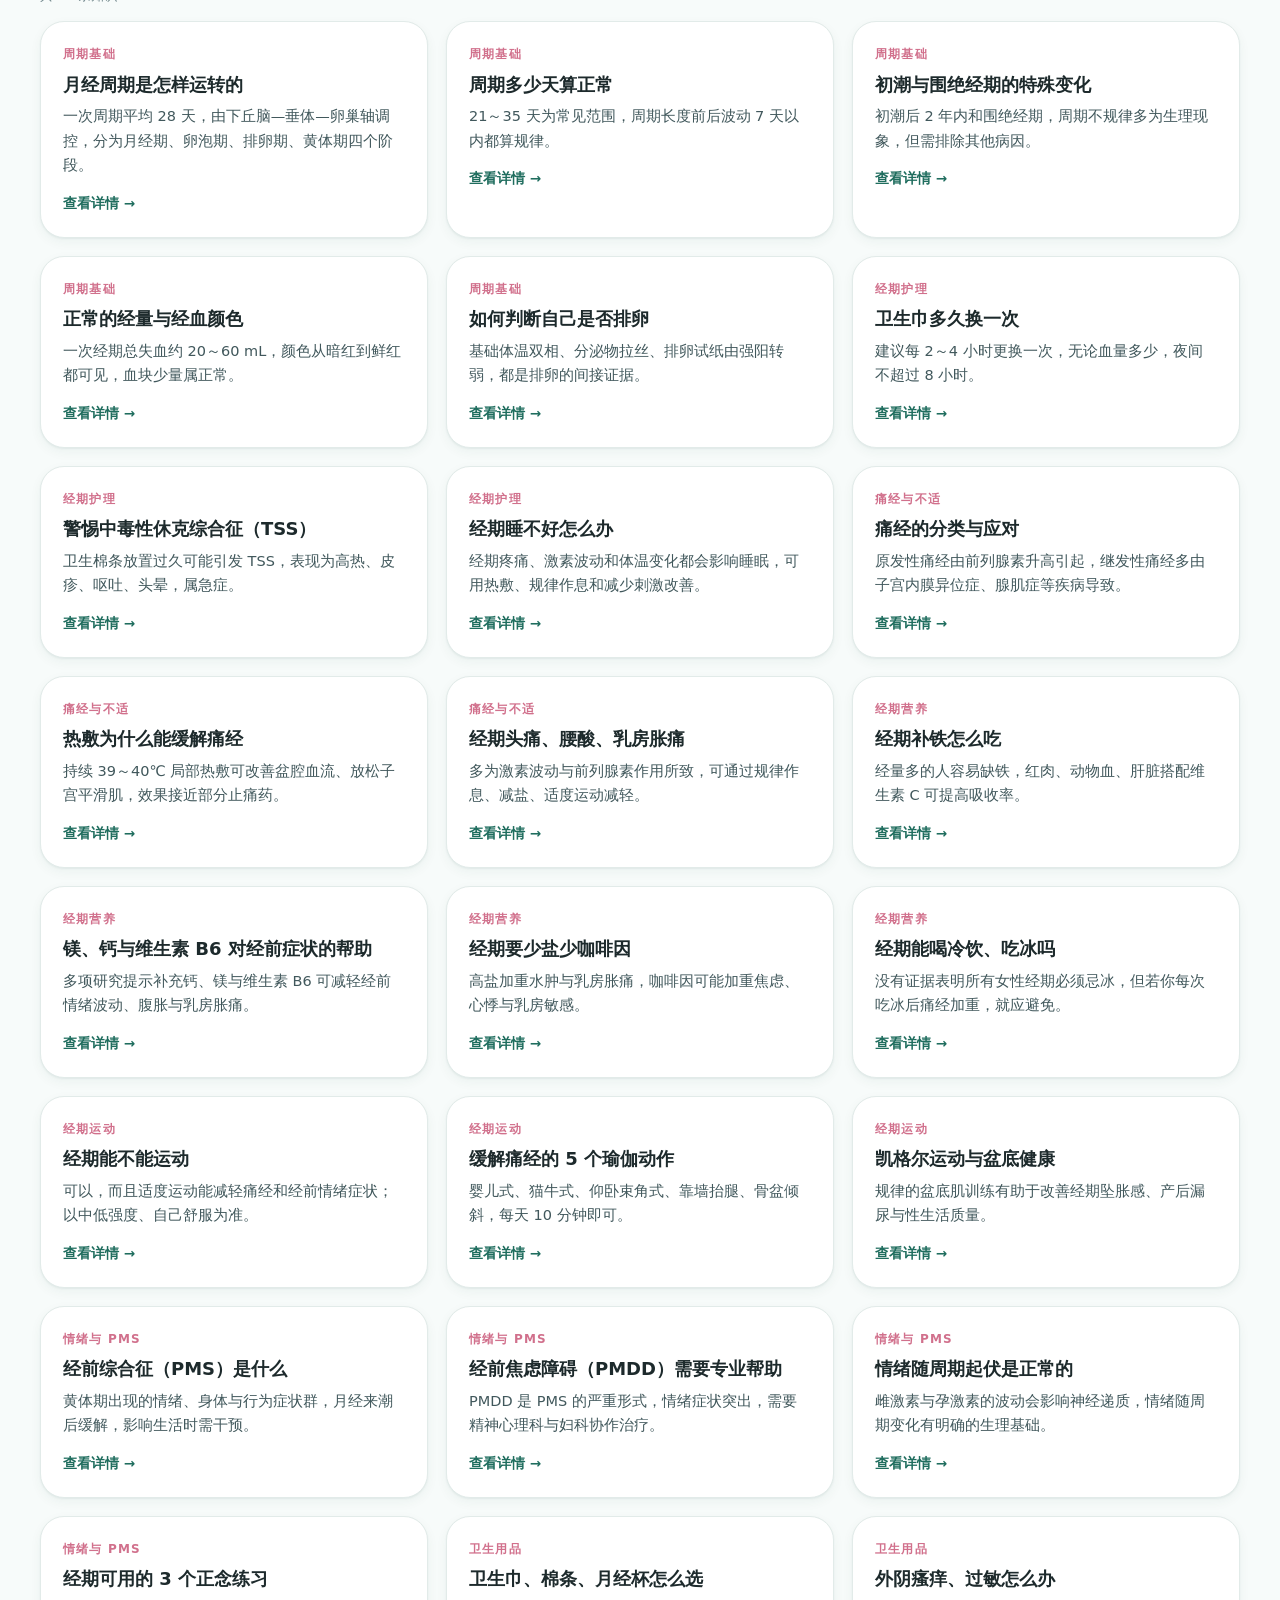
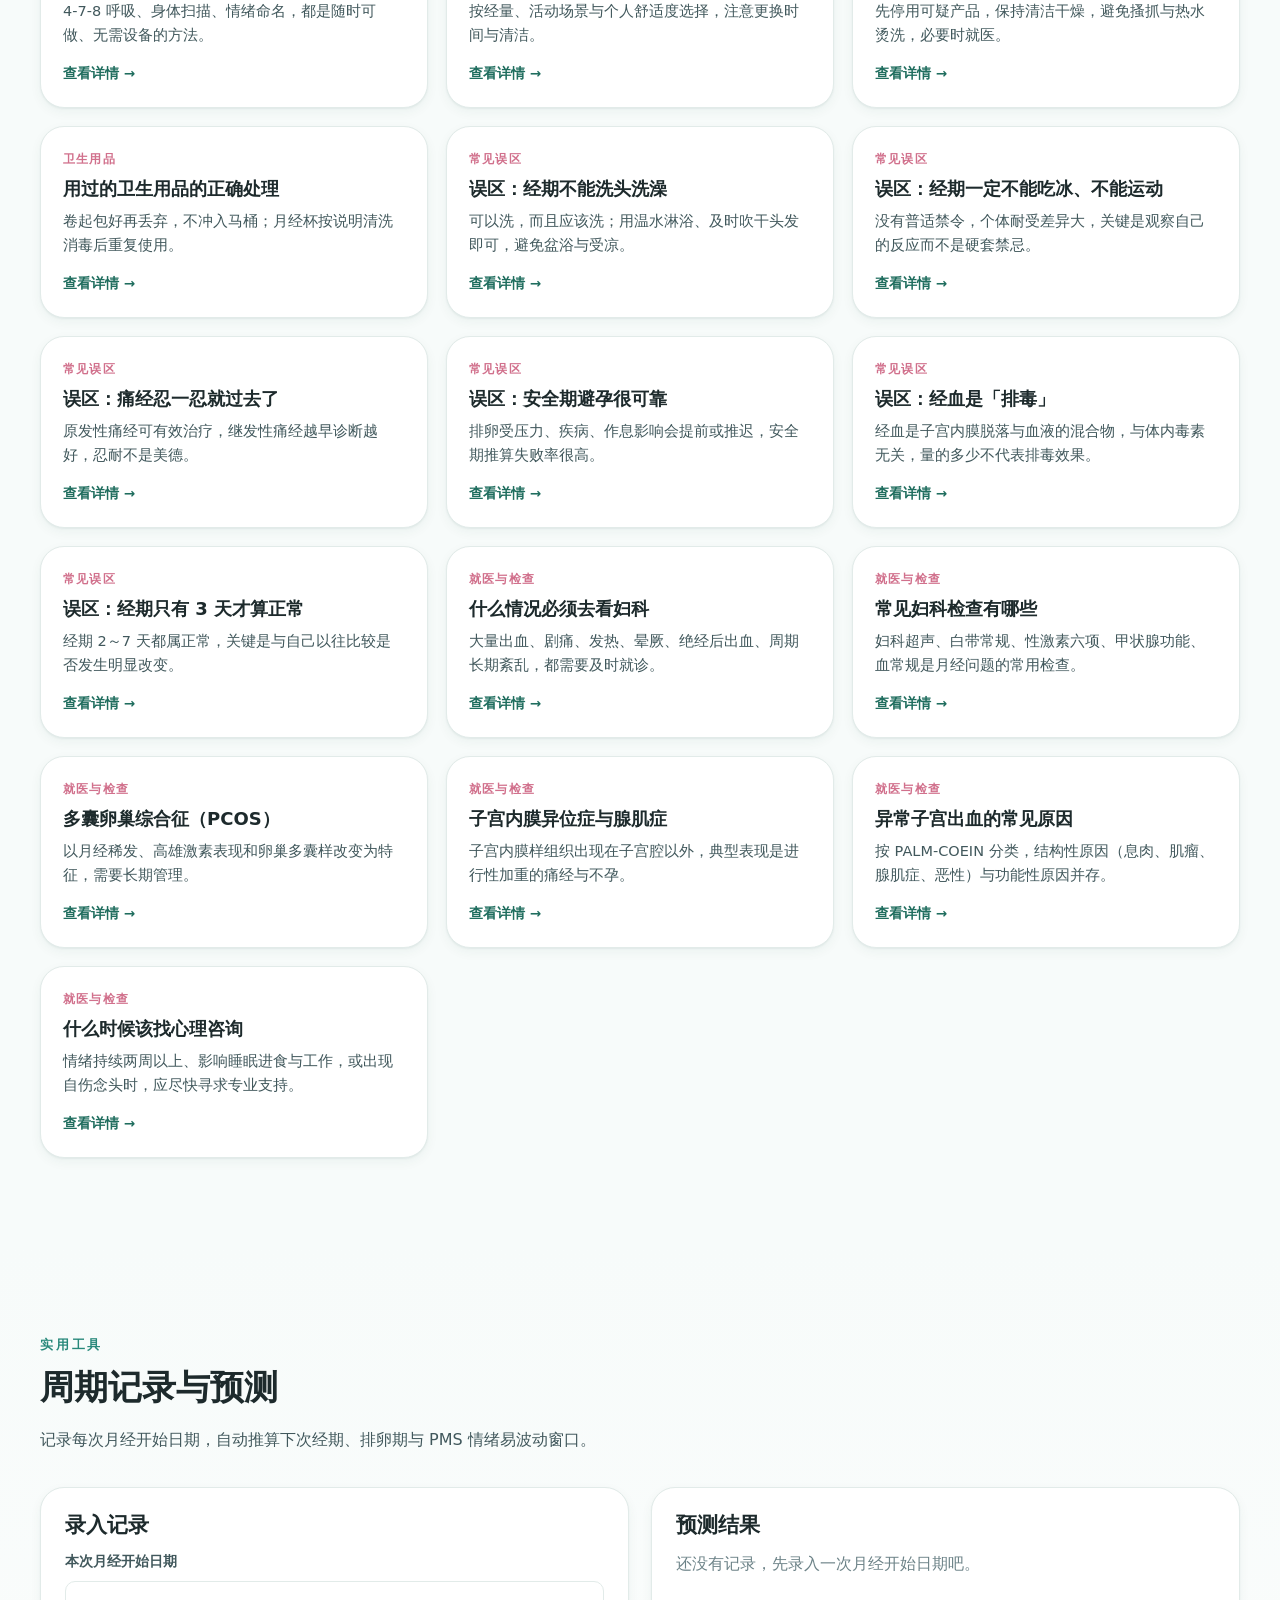
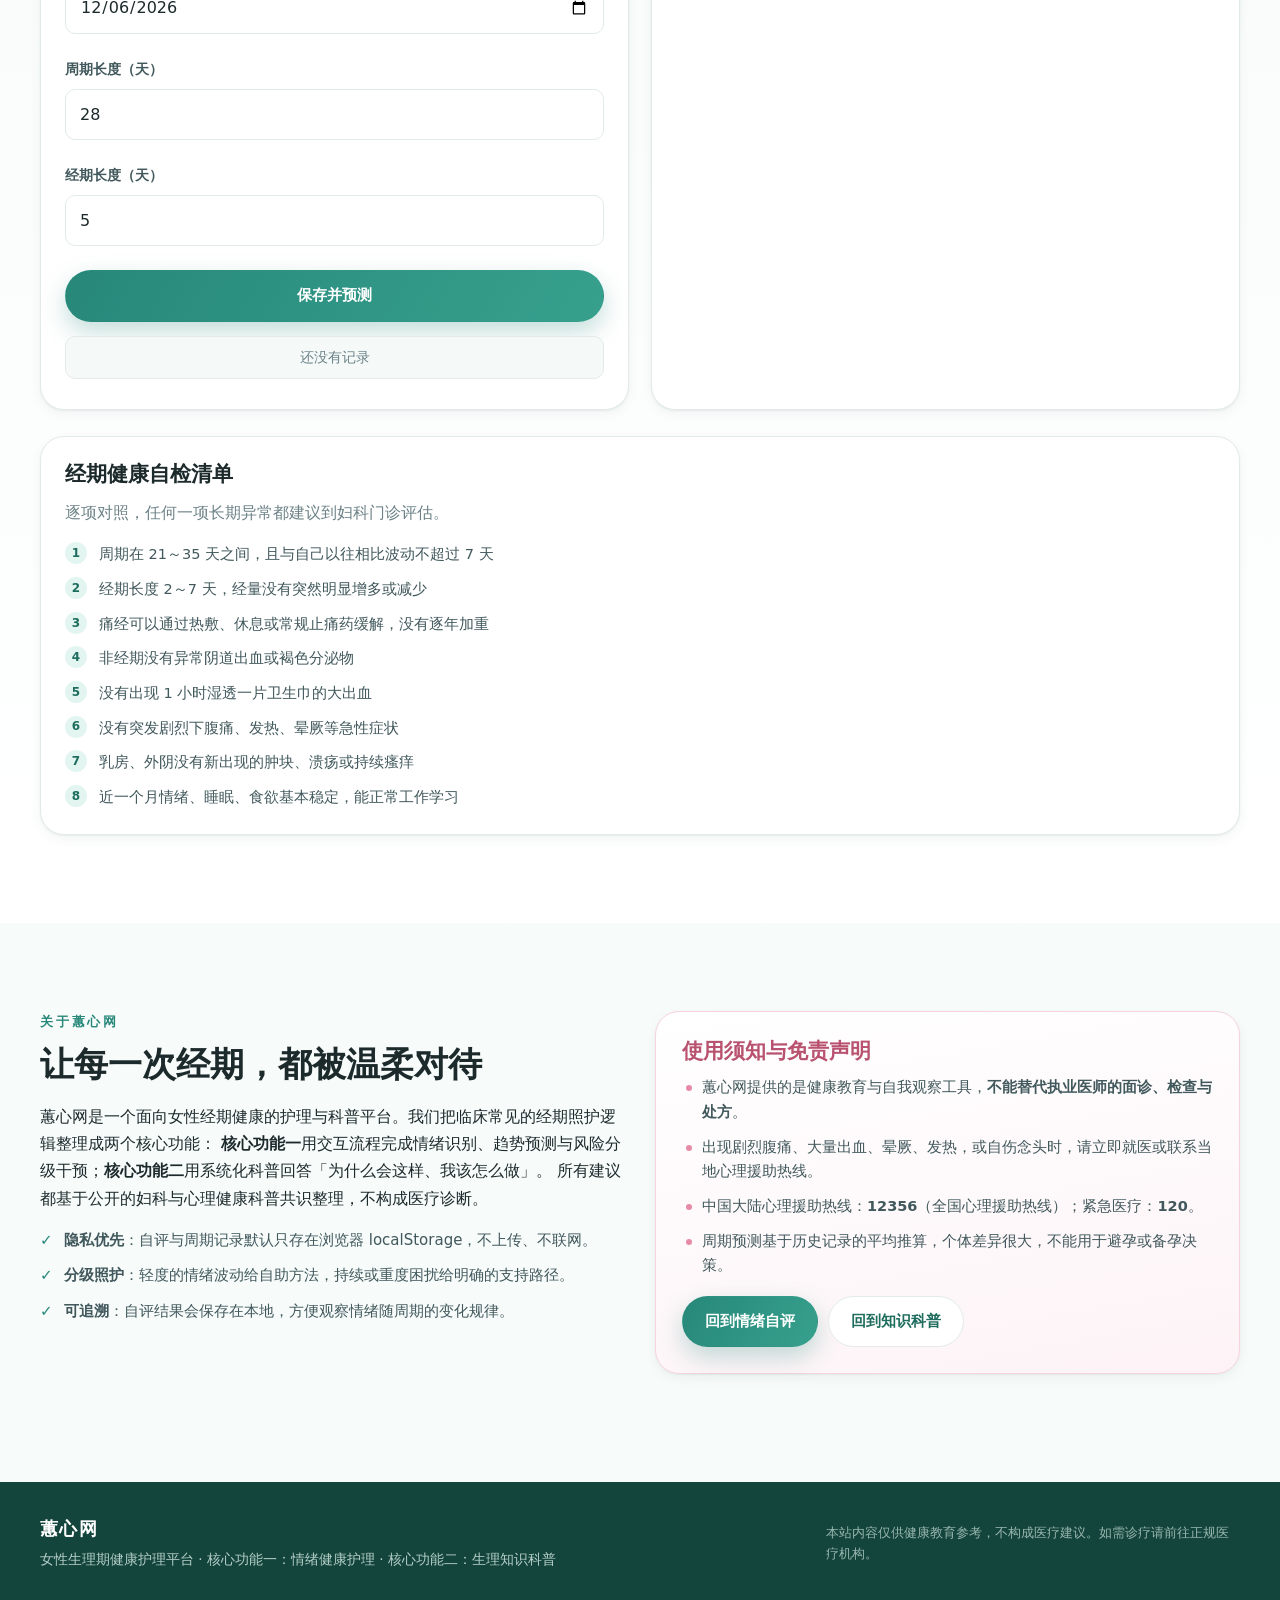
==== commit 23a82503: "Add files via upload" ====
--- a/index.html
+++ b/index.html
@@ -46,7 +46,7 @@
           <a class="btn btn-ghost" href="#feature2">浏览生理知识科普</a>
         </div>
         <ul class="hero-stats">
-          <li><b>5</b><span>步情绪自评 · 3 条护理分支</span></li>
+          <li><b>4</b><span>步情绪自评 · 3 条护理分支</span></li>
           <li><b>9</b><span>项风险信号筛查</span></li>
           <li><b>37</b><span>条生理知识 · 9 大分类</span></li>
         </ul>
@@ -97,7 +97,7 @@
         <div class="assess-head">
           <div>
             <h3>互动护理流程 · 情绪自评</h3>
-            <p class="muted">共 5 步，约 2 分钟；答案只保存在你自己的浏览器本地，不会上传服务器。</p>
+            <p class="muted">共 4 步，约 2 分钟；答案只保存在你自己的浏览器本地，不会上传服务器。</p>
           </div>
           <div class="assess-progress" aria-hidden="true"><span id="progressBar"></span></div>
         </div>
@@ -107,10 +107,9 @@
           <form class="assess-panel" id="assessForm" novalidate>
             <ol class="steps" id="stepNav">
               <li data-step="1" class="is-active"><b>1</b><span>情绪自评</span></li>
-              <li data-step="2"><b>2</b><span>情绪识别</span></li>
-              <li data-step="3"><b>3</b><span>趋势与健康特征</span></li>
-              <li data-step="4"><b>4</b><span>风险与干预</span></li>
-              <li data-step="5"><b>5</b><span>护理建议</span></li>
+              <li data-step="2"><b>2</b><span>趋势与健康特征</span></li>
+              <li data-step="3"><b>3</b><span>风险与干预</span></li>
+              <li data-step="4"><b>4</b><span>护理建议</span></li>
             </ol>
 
             <!-- step1 -->
@@ -123,6 +122,37 @@
                   <span class="field-hint">写下今天的一句话，系统会从中提取情绪线索关键词。</span>
                   <button type="button" class="link-btn" id="skipDiary">跳过文字日记 →</button>
                 </div>
+              </div>
+              <div class="field">
+                <span class="field-label">此刻的情绪类型（可多选）</span>
+                <span class="field-hint">系统将结合文字日记判断「负面情绪是否过多」。</span>
+                <div class="chips chips-lg" id="emoChips" role="group" aria-label="情绪类型">
+                  <label class="chip chip-emo"><input type="checkbox" name="emotion" value="平静"><span class="emo emo-calm">平静</span></label>
+                  <label class="chip chip-emo"><input type="checkbox" name="emotion" value="愉悦"><span class="emo emo-joy">愉悦</span></label>
+                  <label class="chip chip-emo"><input type="checkbox" name="emotion" value="焦虑"><span class="emo emo-anx">焦虑</span></label>
+                  <label class="chip chip-emo"><input type="checkbox" name="emotion" value="低落"><span class="emo emo-low">低落</span></label>
+                  <label class="chip chip-emo"><input type="checkbox" name="emotion" value="烦躁"><span class="emo emo-irr">烦躁</span></label>
+                  <label class="chip chip-emo"><input type="checkbox" name="emotion" value="疲惫"><span class="emo emo-tired">疲惫</span></label>
+                  <label class="chip chip-emo"><input type="checkbox" name="emotion" value="委屈想哭"><span class="emo emo-cry">委屈想哭</span></label>
+                  <label class="chip chip-emo"><input type="checkbox" name="emotion" value="易怒失控"><span class="emo emo-rage">易怒失控</span></label>
+                </div>
+              </div>
+              <div class="grid-2">
+                <label class="field">
+                  <span class="field-label">这次情绪持续了多久？</span>
+                  <select id="duration">
+                    <option value="hours">几个小时内（今天才出现）</option>
+                    <option value="1-2d">1～2 天</option>
+                    <option value="3-5d">3～5 天</option>
+                    <option value="week">一周及以上</option>
+                    <option value="weeks">两周以上，反复出现</option>
+                  </select>
+                </label>
+                <label class="field">
+                  <span class="field-label">影响程度 <b id="intensityOut">5</b> / 10</span>
+                  <input type="range" id="intensity" min="0" max="10" step="1" value="5">
+                  <span class="field-hint">0＝几乎没影响，10＝完全无法工作或生活。</span>
+                </label>
               </div>
               <div class="field">
                 <span class="field-label">身体感受（可多选）</span>
@@ -142,37 +172,6 @@
 
             <!-- step2 -->
             <fieldset class="step-panel" data-step="2">
-              <legend>情绪识别：请选择此刻的情绪类型</legend>
-              <p class="field-hint">可多选。系统将判断「负面情绪是否过多」。</p>
-              <div class="chips chips-lg" id="emoChips" role="group" aria-label="情绪类型">
-                <label class="chip chip-emo"><input type="checkbox" name="emotion" value="平静"><span class="emo emo-calm">平静</span></label>
-                <label class="chip chip-emo"><input type="checkbox" name="emotion" value="愉悦"><span class="emo emo-joy">愉悦</span></label>
-                <label class="chip chip-emo"><input type="checkbox" name="emotion" value="焦虑"><span class="emo emo-anx">焦虑</span></label>
-                <label class="chip chip-emo"><input type="checkbox" name="emotion" value="低落"><span class="emo emo-low">低落</span></label>
-                <label class="chip chip-emo"><input type="checkbox" name="emotion" value="烦躁"><span class="emo emo-irr">烦躁</span></label>
-                <label class="chip chip-emo"><input type="checkbox" name="emotion" value="疲惫"><span class="emo emo-tired">疲惫</span></label>
-                <label class="chip chip-emo"><input type="checkbox" name="emotion" value="委屈想哭"><span class="emo emo-cry">委屈想哭</span></label>
-                <label class="chip chip-emo"><input type="checkbox" name="emotion" value="易怒失控"><span class="emo emo-rage">易怒失控</span></label>
-              </div>
-              <label class="field">
-                <span class="field-label">这次情绪持续了多久？</span>
-                <select id="duration">
-                  <option value="hours">几个小时内（今天才出现）</option>
-                  <option value="1-2d">1～2 天</option>
-                  <option value="3-5d">3～5 天</option>
-                  <option value="week">一周及以上</option>
-                  <option value="weeks">两周以上，反复出现</option>
-                </select>
-              </label>
-              <label class="field">
-                <span class="field-label">影响程度 <b id="intensityOut">5</b> / 10</span>
-                <input type="range" id="intensity" min="0" max="10" step="1" value="5">
-                <span class="field-hint">0＝几乎没影响，10＝完全无法工作或生活。</span>
-              </label>
-            </fieldset>
-
-            <!-- step3 -->
-            <fieldset class="step-panel" data-step="3">
               <legend>预测情绪趋势：健康特征匹配</legend>
               <div class="grid-2">
                 <label class="field">
@@ -220,8 +219,8 @@
               </label>
             </fieldset>
 
-            <!-- step4 -->
-            <fieldset class="step-panel" data-step="4">
+            <!-- step3 -->
+            <fieldset class="step-panel" data-step="3">
               <legend>风险与干预：最后确认</legend>
               <div class="chips" role="group" aria-label="风险筛查">
                 <label class="chip"><input type="checkbox" id="selfHarm"><span>近两周出现过「活着没意思 / 想伤害自己」的念头</span></label>
@@ -234,10 +233,31 @@
               </p>
             </fieldset>
 
-            <!-- step5 结果 -->
-            <fieldset class="step-panel" data-step="5">
+            <!-- step4 结果 -->
+            <fieldset class="step-panel" data-step="4">
               <legend>护理建议</legend>
               <div id="reportMount" aria-live="polite"></div>
+
+              <!-- 护理建议反馈（可选） -->
+              <div class="fb-block" id="fbBlock" hidden>
+                <h5 class="fb-title">这份护理建议对你有帮助吗？（可选）</h5>
+                <div class="chips" id="fbChips" role="radiogroup" aria-label="护理建议反馈">
+                  <label class="chip"><input type="radio" name="fbChoice" value="helpful"><span>有帮助</span></label>
+                  <label class="chip"><input type="radio" name="fbChoice" value="not_helpful"><span>没帮助</span></label>
+                  <label class="chip"><input type="radio" name="fbChoice" value="worse"><span>情况加剧</span></label>
+                </div>
+                <p class="notice notice-warn fb-worse" id="fbWorse" hidden>
+                  <b>请优先照顾自己：</b>如果情况正在加剧，建议尽快到妇科或精神心理科门诊评估；情绪上有伤害自己的念头时，请联系全国心理援助热线 <b>12356</b>。本工具不能替代医生诊疗。
+                </p>
+                <label class="field fb-field">
+                  <span class="field-label">护理建议评价（可选）</span>
+                  <textarea id="fbText" rows="2" placeholder="例如：哪条建议对你最有用？希望补充什么内容？"></textarea>
+                </label>
+                <div class="fb-actions">
+                  <button type="button" class="btn btn-primary btn-sm" id="fbSubmit">提交反馈</button>
+                  <span class="fb-done" id="fbDone" hidden>已收到你的反馈，谢谢你 ♥</span>
+                </div>
+              </div>
             </fieldset>
 
             <p class="form-error" id="formError" role="alert" hidden></p>
@@ -255,7 +275,7 @@
             <h4 id="planTitle">第 1 步 · 先说说你的感受</h4>
             <p class="plan-lead" id="planLead">写下今天的一句话，并勾选身体感受。这些信息只用来判断当下的情绪状态。</p>
             <ul class="plan-list" id="planList" aria-label="本次护理计划"></ul>
-            <p class="plan-note">共 5 步，约 2 分钟。答案只保存在你自己的浏览器本地，不会上传服务器。</p>
+            <p class="plan-note">共 4 步，约 2 分钟。答案只保存在你自己的浏览器本地，不会上传服务器。</p>
           </aside>
         </div>
       </div>
--- a/styles.css
+++ b/styles.css
@@ -263,6 +263,14 @@
 .diary-row{display:flex;flex-wrap:wrap;align-items:center;justify-content:space-between;gap:6px 12px;margin-top:6px}
 .diary-row .field-hint{margin-top:0}
 .btn-sm{padding:7px 14px;font-size:13px}
+
+/* 护理建议反馈（可选） */
+.fb-block{margin-top:16px;background:linear-gradient(160deg,#fff,var(--teal-100));border:1px dashed var(--teal-300);border-radius:var(--r-md);padding:18px}
+.fb-title{margin:0 0 12px;font-size:15px;color:var(--teal-700)}
+.fb-worse{margin-top:12px}
+.fb-field{margin:12px 0 0}
+.fb-actions{display:flex;align-items:center;gap:12px;margin-top:12px}
+.fb-done{font-size:13px;color:var(--teal-700);font-weight:600}
 
 /* 自评记录与趋势曲线 */
 .history{
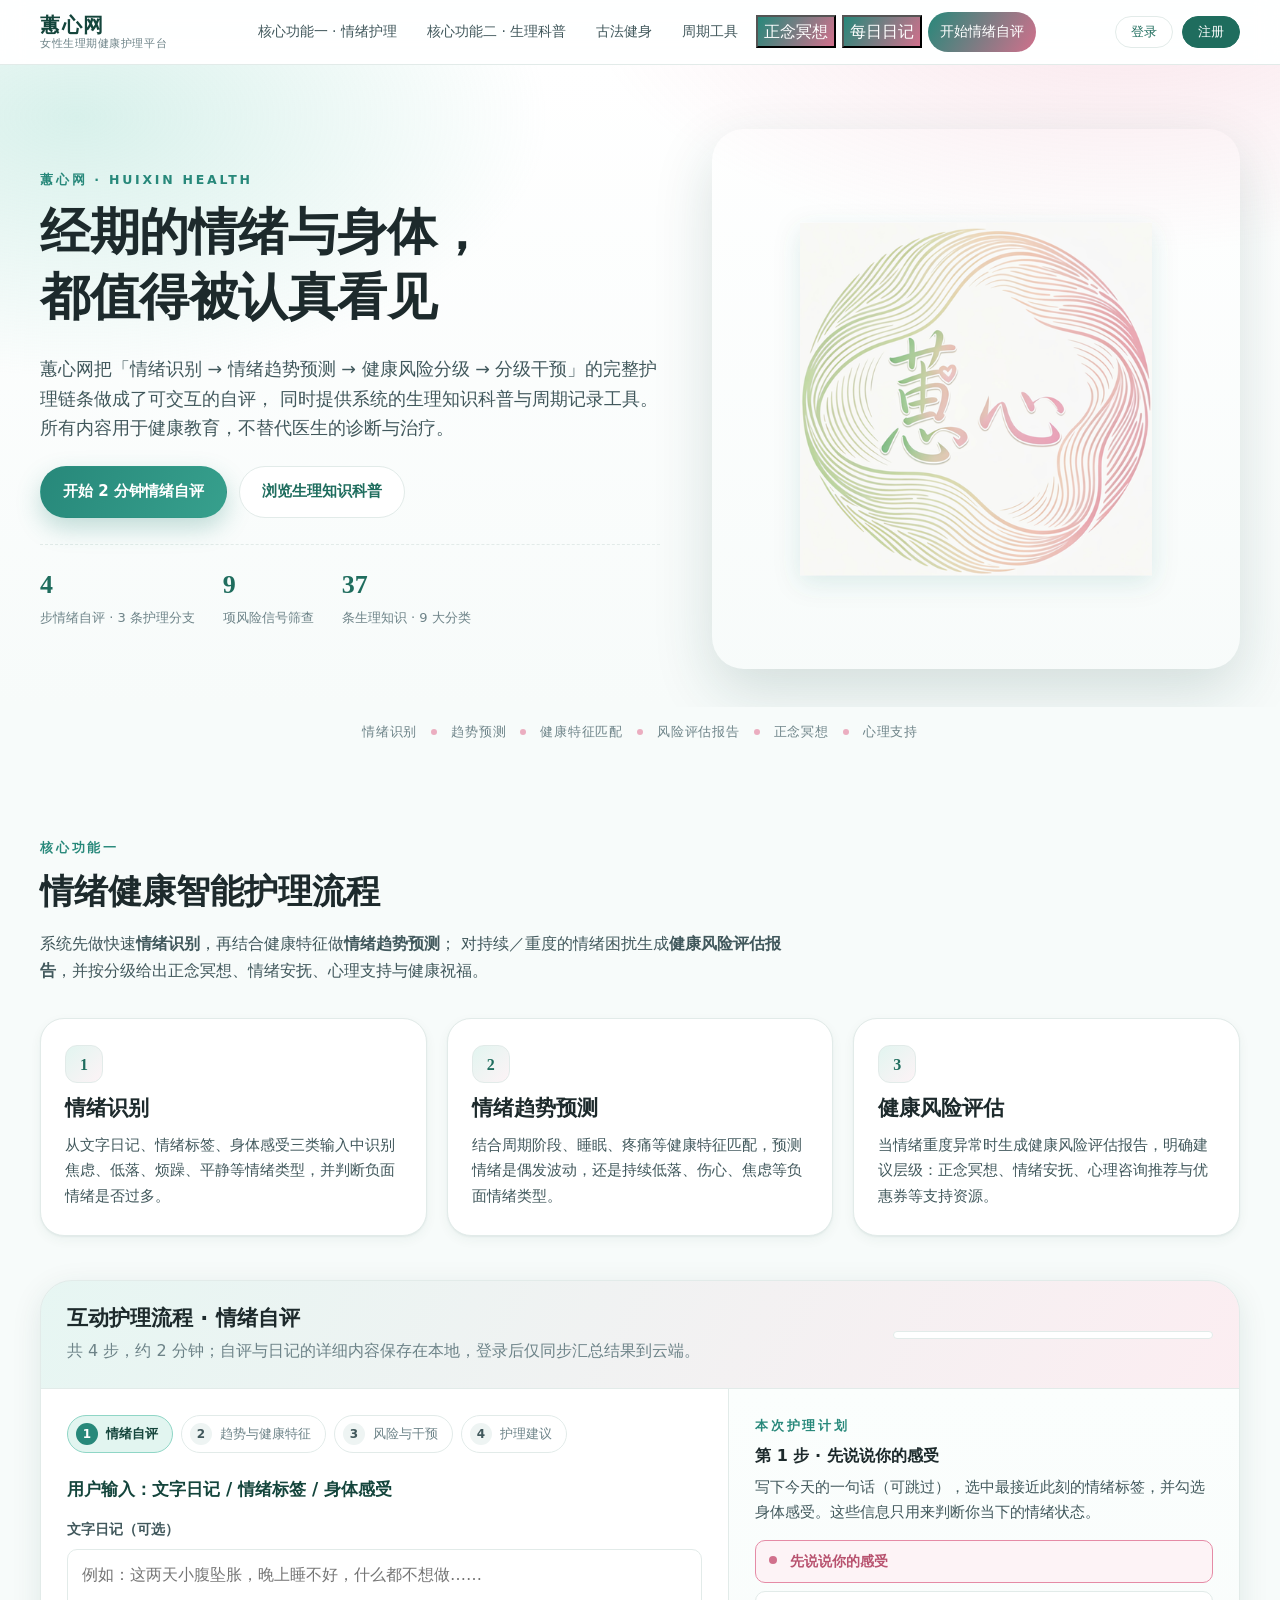
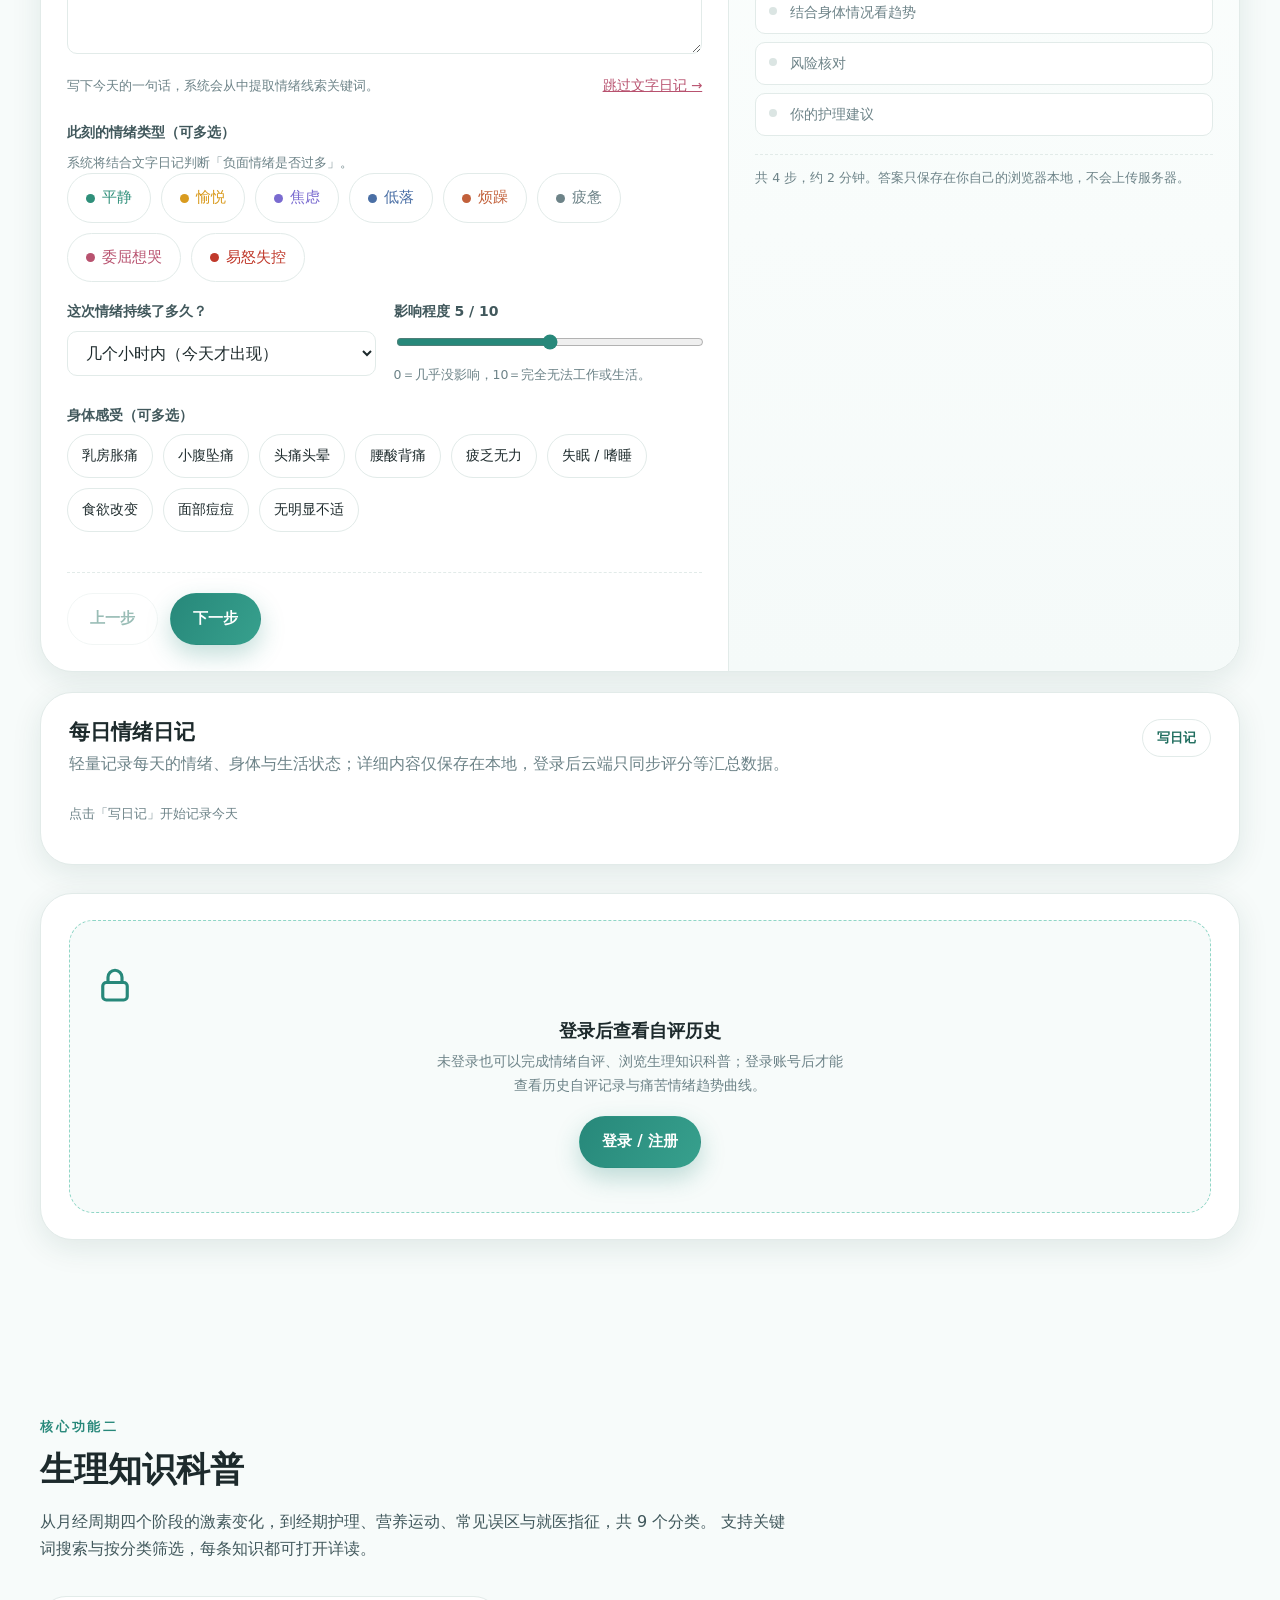
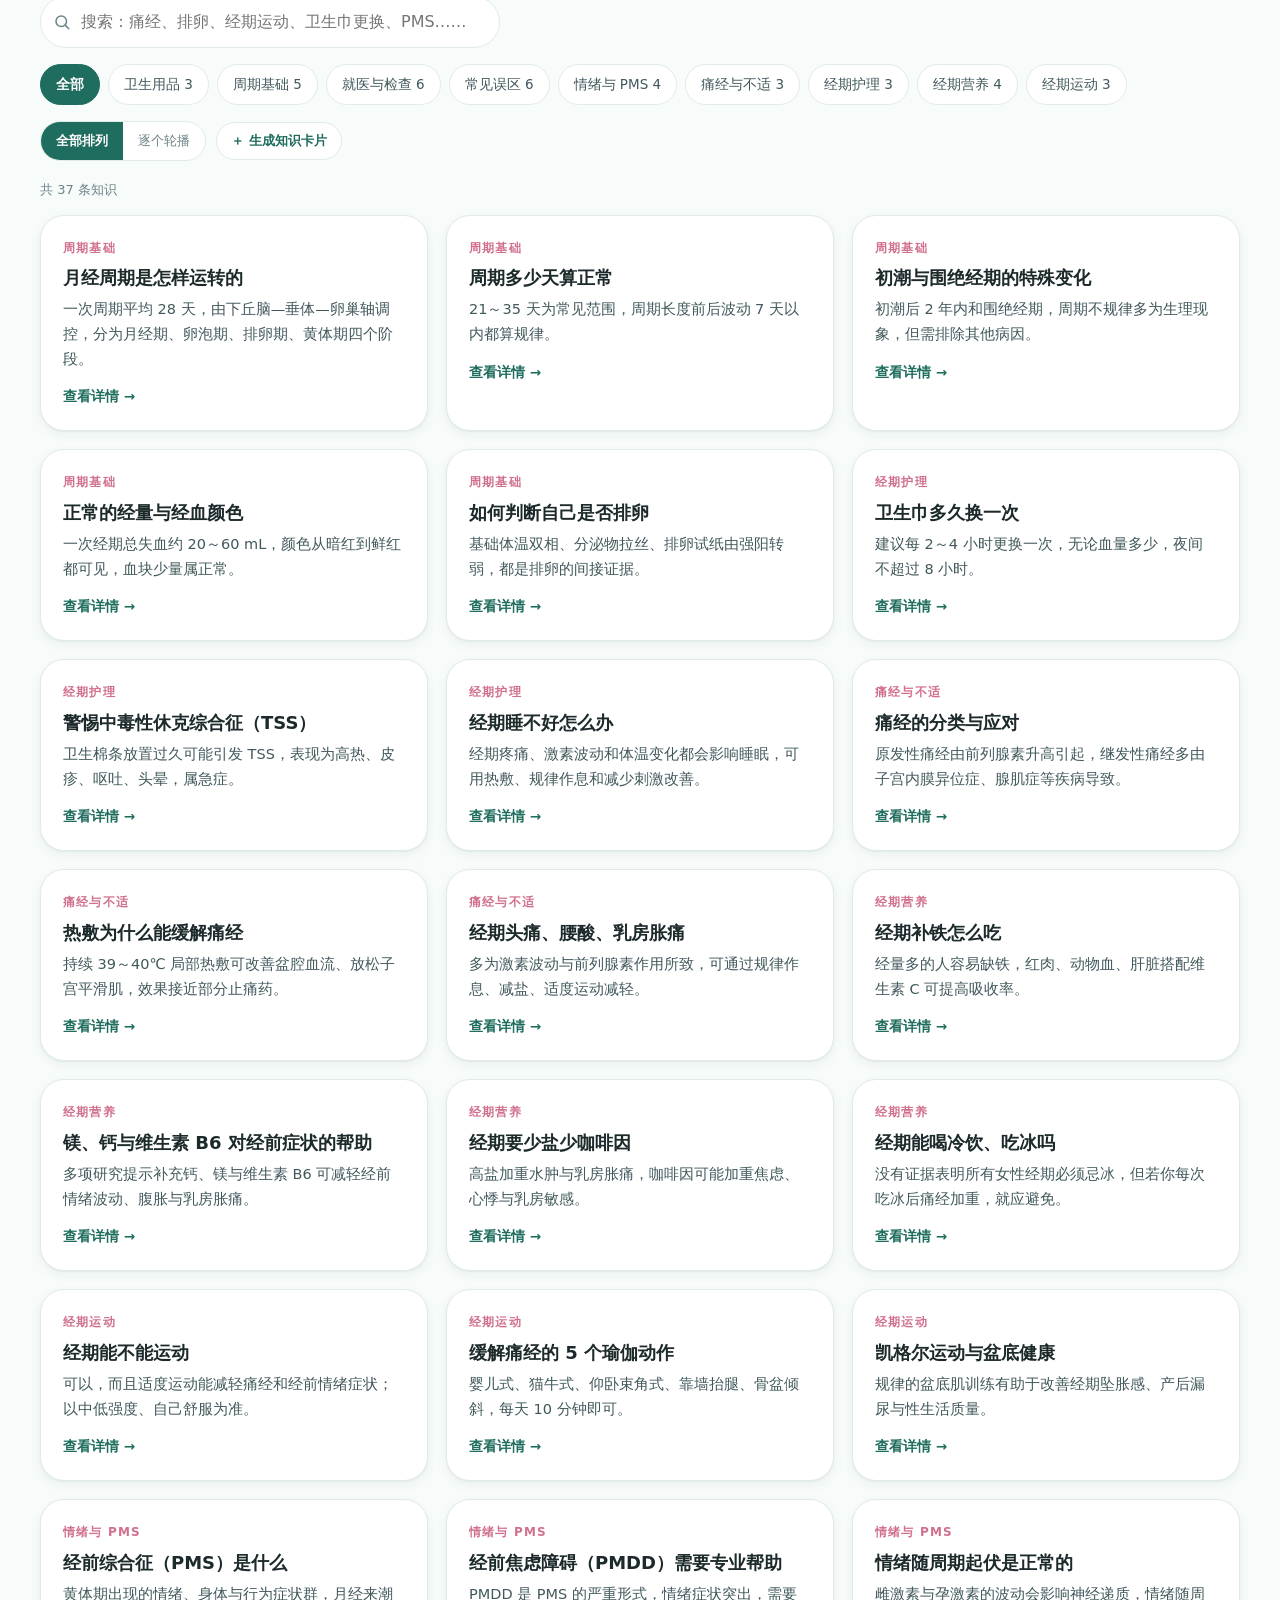
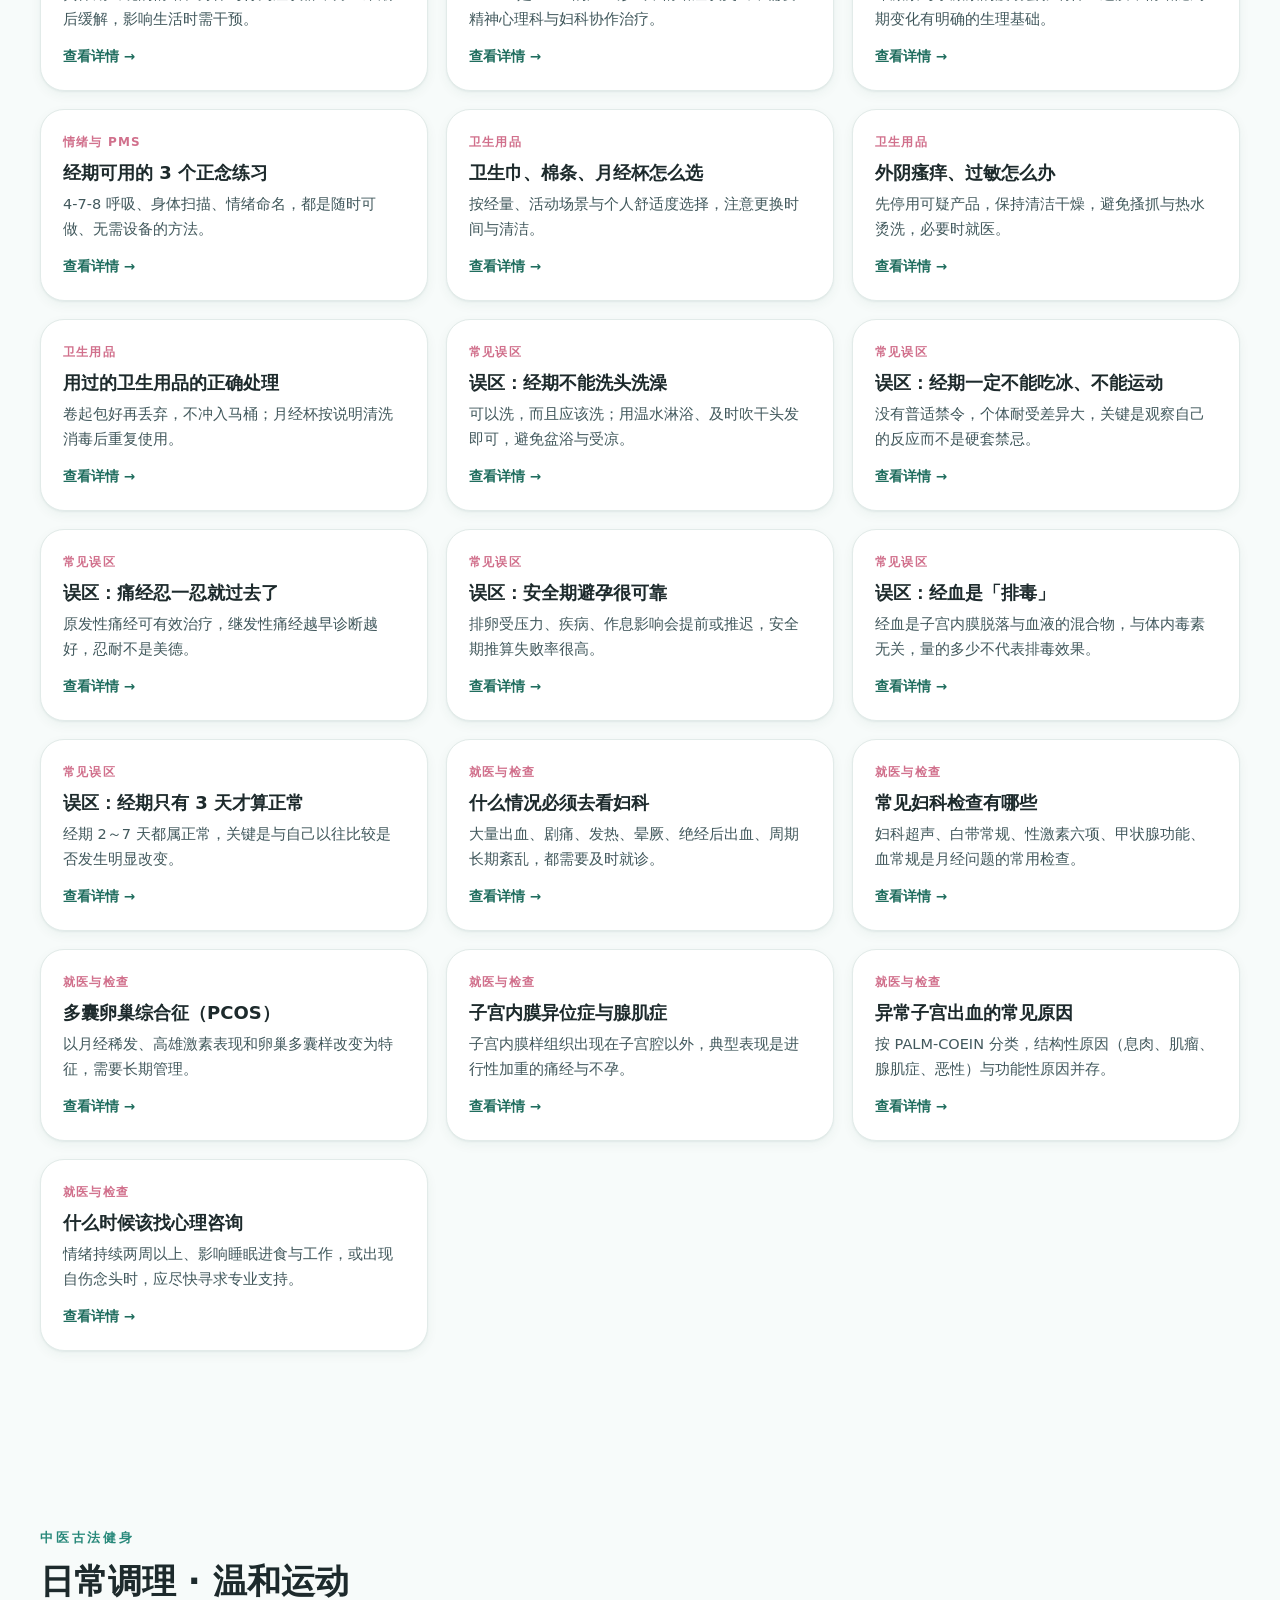
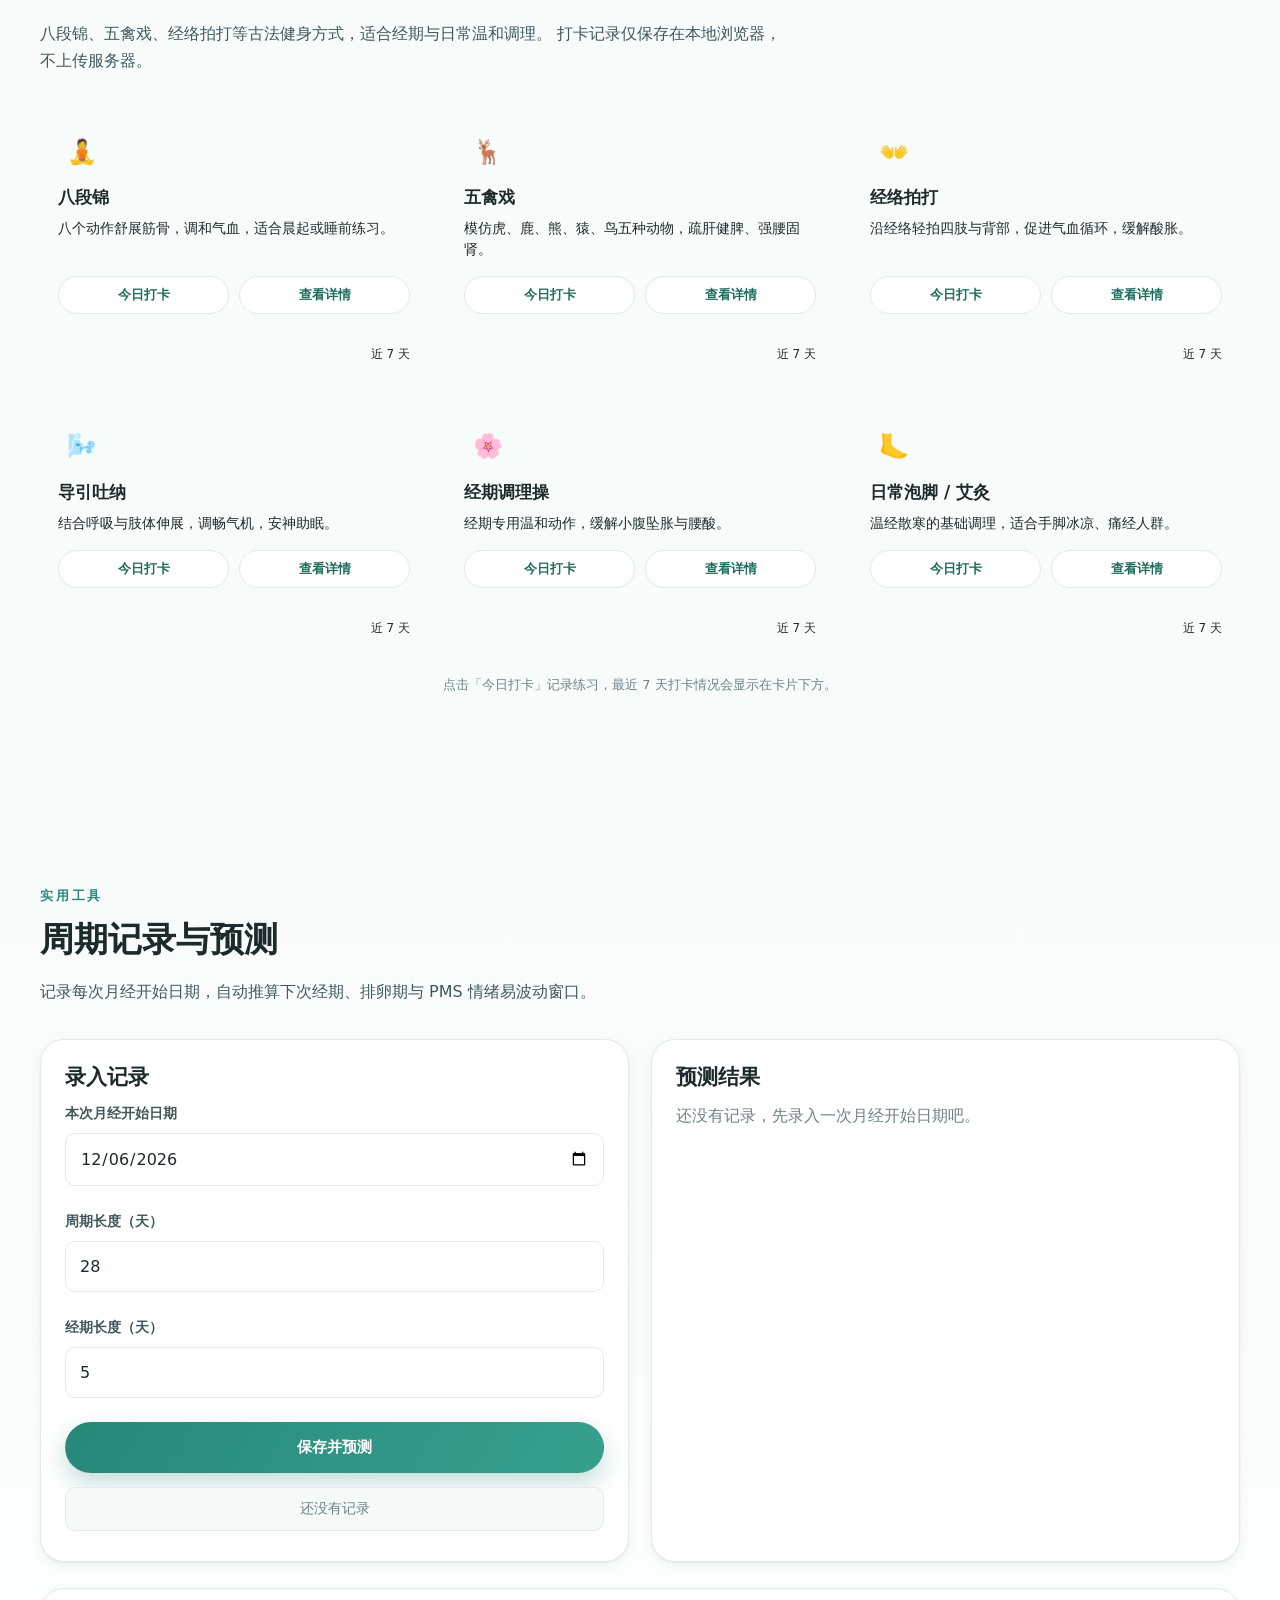
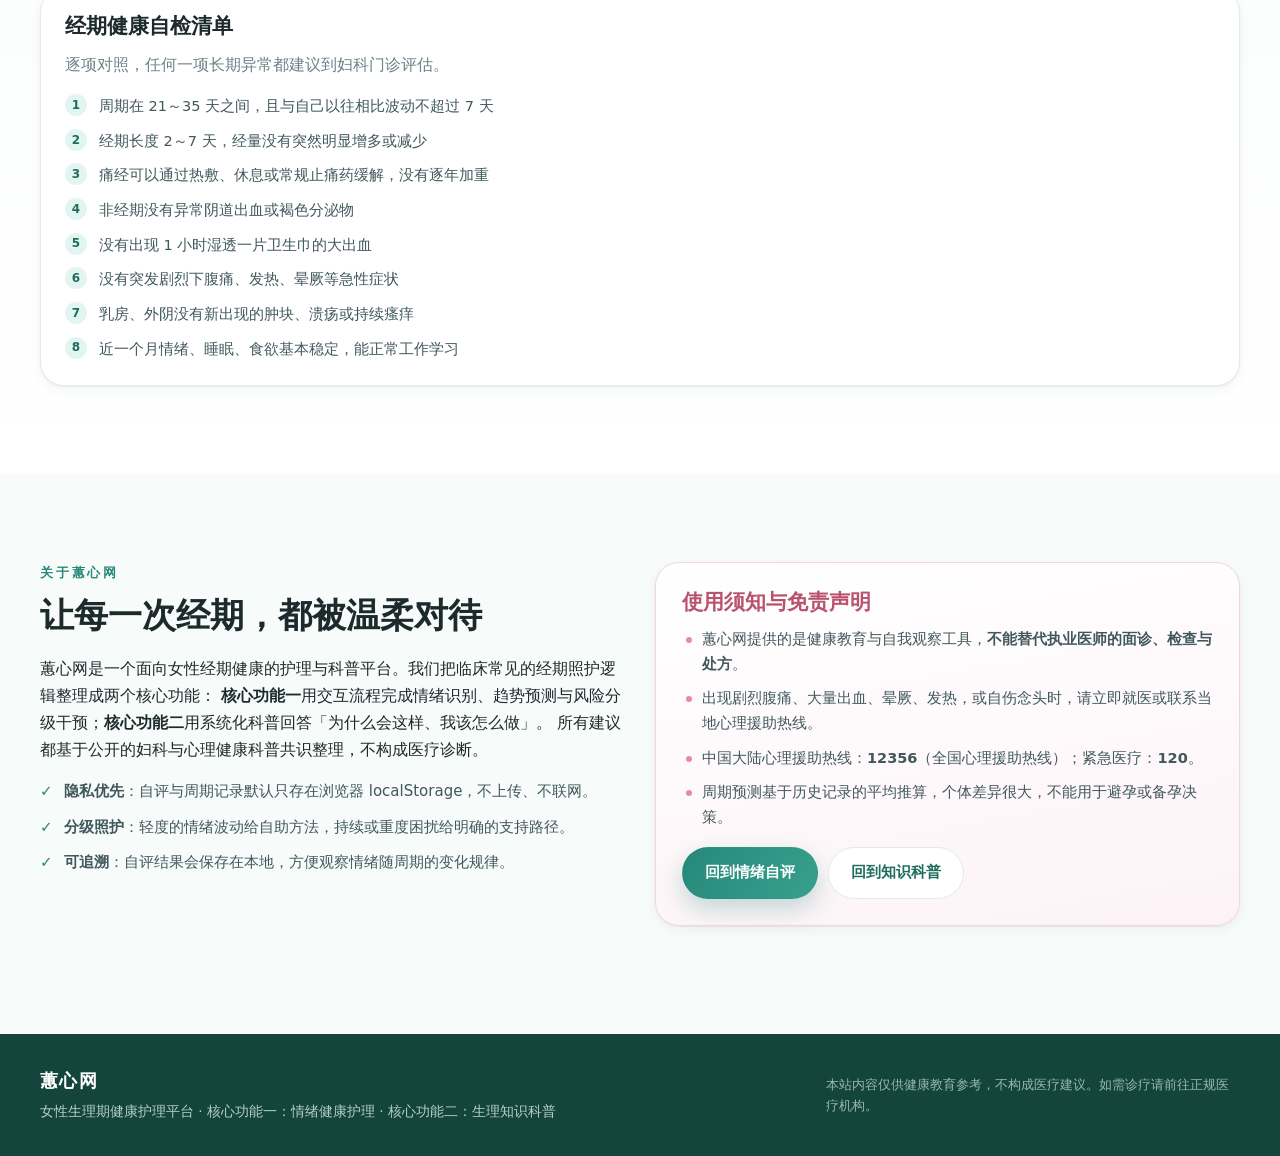
==== commit acd49c6e: "feat: add mood diary, guided meditation and TCM fitness modules" ====
--- a/index.html
+++ b/index.html
@@ -21,8 +21,11 @@
     <nav class="nav" aria-label="主导航">
       <a href="#feature1">核心功能一 · 情绪护理</a>
       <a href="#feature2">核心功能二 · 生理科普</a>
+      <a href="#tcm-fitness">古法健身</a>
       <a href="#tools">周期工具</a>
       <a href="#admin" id="adminLink" hidden>后台管理</a>
+      <button type="button" class="nav-cta" id="navMeditation">正念冥想</button>
+      <button type="button" class="nav-cta" id="navMoodDiary">每日日记</button>
       <a class="nav-cta" href="#assessment">开始情绪自评</a>
     </nav>
     <div class="auth-area" id="authArea"></div>
@@ -97,7 +100,7 @@
         <div class="assess-head">
           <div>
             <h3>互动护理流程 · 情绪自评</h3>
-            <p class="muted">共 4 步，约 2 分钟；答案只保存在你自己的浏览器本地，不会上传服务器。</p>
+            <p class="muted">共 4 步，约 2 分钟；自评与日记的详细内容保存在本地，登录后仅同步汇总结果到云端。</p>
           </div>
           <div class="assess-progress" aria-hidden="true"><span id="progressBar"></span></div>
         </div>
@@ -280,6 +283,62 @@
         </div>
       </div>
 
+      <!-- ---------- 每日情绪日记 ---------- -->
+      <div class="history mood-diary" id="moodDiary">
+        <div class="history-head">
+          <div>
+            <h3>每日情绪日记</h3>
+            <p class="muted">轻量记录每天的情绪、身体与生活状态；详细内容仅保存在本地，登录后云端只同步评分等汇总数据。</p>
+          </div>
+          <div class="history-actions">
+            <button type="button" class="btn btn-ghost btn-sm" id="toggleMoodForm">写日记</button>
+          </div>
+        </div>
+        <form class="mood-form" id="moodForm" hidden novalidate>
+          <div class="field">
+            <span class="field-label">今天的情绪评分（1 很低落 · 10 很愉悦）<b id="moodScoreVal">5</b></span>
+            <input type="range" id="moodScore" min="1" max="10" value="5" step="1">
+          </div>
+          <div class="field">
+            <span class="field-label">情绪标签（可多选）</span>
+            <div class="chips" id="moodEmotions"></div>
+          </div>
+          <div class="field">
+            <span class="field-label">身体感受（可多选）</span>
+            <div class="chips" id="moodSymptoms"></div>
+          </div>
+          <div class="field">
+            <span class="field-label">经期状态</span>
+            <div class="chips" id="moodCycle"></div>
+          </div>
+          <div class="field">
+            <span class="field-label">睡眠质量</span>
+            <div class="chips" id="moodSleep"></div>
+          </div>
+          <div class="field">
+            <span class="field-label">昨晚睡眠时长（小时）</span>
+            <input type="number" id="moodSleepHours" min="0" max="24" step="0.5" placeholder="例如 7.5">
+          </div>
+          <div class="field">
+            <span class="field-label">饮食情况</span>
+            <div class="chips" id="moodDiet"></div>
+          </div>
+          <div class="field">
+            <span class="field-label">运动记录</span>
+            <div class="chips" id="moodExercise"></div>
+          </div>
+          <div class="field">
+            <span class="field-label">文字日记（可选，仅存本地）</span>
+            <textarea id="moodText" rows="3" placeholder="今天有什么想记录的？"></textarea>
+          </div>
+          <div class="form-actions">
+            <button type="submit" class="btn btn-primary">保存今日日记</button>
+            <button type="button" class="btn btn-ghost" id="cancelMoodForm">取消</button>
+          </div>
+        </form>
+        <p class="muted mood-diary-hint" id="moodDiaryHint"></p>
+      </div>
+
       <!-- ---------- 自评记录与趋势曲线 ---------- -->
       <div class="history" id="history">
         <div id="historyInner">
@@ -297,6 +356,14 @@
           <div class="trend-chart" id="trendChart"></div>
           <p class="muted history-empty" id="historyEmpty" hidden>还没有自评记录。完成一次情绪自评后，这里会出现痛苦与情绪趋势曲线和历史记录。</p>
           <ul class="history-list" id="historyList"></ul>
+
+          <div class="history-subhead">
+            <h4>情绪日记趋势</h4>
+            <p class="muted">来自每日日记的情绪评分曲线（本地 + 云端汇总合并）。</p>
+          </div>
+          <div class="trend-chart mood-chart" id="moodChart"></div>
+          <p class="muted history-empty" id="moodEmpty" hidden>还没有日记记录。点击上方「写日记」记录今天，登录后趋势可跨设备查看。</p>
+          <ul class="history-list mood-list" id="moodList"></ul>
         </div>
         <div class="history-lock" id="historyLock" hidden>
           <svg viewBox="0 0 24 24" aria-hidden="true"><rect x="5" y="10" width="14" height="10" rx="2" fill="none" stroke="currentColor" stroke-width="1.8"/><path d="M8 10V7a4 4 0 0 1 8 0v3" fill="none" stroke="currentColor" stroke-width="1.8"/></svg>
@@ -352,18 +419,35 @@
     </div>
   </section>
 
+  <!-- ================= 中医古法健身调理区 ================= -->
+  <section class="section" id="tcm-fitness">
+    <div class="wrap">
+      <header class="section-head">
+        <p class="eyebrow">中医古法健身</p>
+        <h2>日常调理 · 温和运动</h2>
+        <p class="section-sub">
+          八段锦、五禽戏、经络拍打等古法健身方式，适合经期与日常温和调理。
+          打卡记录仅保存在本地浏览器，不上传服务器。
+        </p>
+      </header>
+      <div class="fitness-grid" id="fitnessGrid"></div>
+      <p class="muted fitness-hint">点击「今日打卡」记录练习，最近 7 天打卡情况会显示在卡片下方。</p>
+    </div>
+  </section>
+
   <!-- ================= 管理后台 ================= -->
   <section class="section" id="admin" hidden>
     <div class="wrap">
       <header class="section-head">
         <p class="eyebrow">管理后台</p>
         <h2>内容管理与数据统计</h2>
-        <p class="section-sub">仅管理员可见：审核用户投稿、管理科普卡片、查看用户列表与点击量统计。</p>
+        <p class="section-sub">仅管理员可见：审核用户投稿、管理科普卡片、查看用户列表、用户反馈与点击量统计。</p>
       </header>
       <div class="admin-tabs" id="adminTabs" role="tablist">
         <button type="button" data-tab="review" class="is-on">待审投稿</button>
         <button type="button" data-tab="cards">卡片管理</button>
         <button type="button" data-tab="users">用户管理</button>
+        <button type="button" data-tab="feedback">用户反馈</button>
         <button type="button" data-tab="stats">数据统计</button>
       </div>
       <div id="adminBody"></div>
@@ -459,6 +543,61 @@
 
 <div class="toast" id="toast" role="status" aria-live="polite" hidden></div>
 
+<!-- 正念冥想引导 -->
+<div class="meditation-overlay" id="meditationOverlay" hidden>
+  <div class="meditation-box">
+    <button type="button" class="meditation-close" id="meditationClose" aria-label="退出冥想">×</button>
+    <div class="meditation-mode" id="meditationMode">
+      <button type="button" class="chip is-on" data-mode="478">4-7-8 呼吸</button>
+      <button type="button" class="chip" data-mode="abdominal">腹式呼吸</button>
+    </div>
+    <div class="breath-stage">
+      <div class="breath-circle" id="breathCircle"></div>
+      <div class="breath-text" id="breathText">准备</div>
+      <div class="breath-count" id="breathCount"></div>
+    </div>
+    <div class="meditation-controls">
+      <button type="button" class="btn btn-primary" id="meditationStart">开始引导</button>
+      <button type="button" class="btn btn-ghost" id="meditationMute" aria-pressed="false">静音</button>
+    </div>
+    <p class="muted meditation-tip">建议找一个安静舒适的位置，跟随圆圈缩放与文字引导进行呼吸。</p>
+  </div>
+</div>
+
+<!-- 冥想体验反馈 -->
+<div class="modal" id="meditationFeedback" hidden>
+  <div class="modal-mask" data-mf-close></div>
+  <div class="modal-panel" role="dialog" aria-modal="true" aria-labelledby="mfTitle">
+    <button type="button" class="modal-close" data-mf-close aria-label="关闭">×</button>
+    <div id="mfBody">
+      <h3 id="mfTitle">冥想体验反馈</h3>
+      <p class="muted">本次冥想感受如何？详细内容仅保存在本地，云端只同步模式、时长与放松评分。</p>
+      <form id="meditationFeedbackForm" novalidate>
+        <div class="field">
+          <span class="field-label">放松程度（1 完全没放松 · 5 非常放松）<b id="mfRelaxVal">3</b></span>
+          <input type="range" id="mfRelax" min="1" max="5" value="3" step="1">
+        </div>
+        <div class="field">
+          <span class="field-label">身体感受变化（可多选）</span>
+          <div class="chips" id="mfBodyChips"></div>
+        </div>
+        <div class="field">
+          <span class="field-label">情绪变化（可多选）</span>
+          <div class="chips" id="mfMoodChips"></div>
+        </div>
+        <div class="field">
+          <span class="field-label">简短感受（可选）</span>
+          <textarea id="mfNote" rows="2" placeholder="例如：做完感觉肩膀轻松多了"></textarea>
+        </div>
+        <div class="form-actions">
+          <button type="submit" class="btn btn-primary">保存反馈</button>
+          <button type="button" class="btn btn-ghost" id="mfSkip">跳过</button>
+        </div>
+      </form>
+    </div>
+  </div>
+</div>
+
 <!-- 知识详情 -->
 <div class="modal" id="modal" hidden>
   <div class="modal-mask" data-close></div>
@@ -477,6 +616,15 @@
   </div>
 </div>
 
+<!-- 用户中心 -->
+<div class="modal modal-sm" id="userModal" hidden>
+  <div class="modal-mask" data-uc-close></div>
+  <div class="modal-panel" role="dialog" aria-modal="true" aria-labelledby="ucTitle">
+    <button type="button" class="modal-close" data-uc-close aria-label="关闭">×</button>
+    <div id="userModalBody"></div>
+  </div>
+</div>
+
 <script src="app.js"></script>
 </body>
 </html>
--- a/styles.css
+++ b/styles.css
@@ -413,8 +413,31 @@
 .auth-btn.primary{background:var(--teal-700);border-color:var(--teal-700);color:#fff}
 .auth-btn.primary:hover{filter:brightness(1.06)}
 .auth-name{font-size:13.5px;color:var(--ink-2);white-space:nowrap}
+button.auth-name{border:0;background:transparent;cursor:pointer;padding:4px 6px;border-radius:8px;line-height:1.2}
+button.auth-name:hover{background:var(--teal-100);color:var(--teal-700)}
 .role-badge{font-size:11px;padding:2px 8px;border-radius:99px;background:var(--teal-100);color:var(--teal-700);font-weight:700}
 .role-badge.admin{background:var(--rose-50);color:var(--rose-700)}
+
+/* ---------- 用户中心 ---------- */
+.uc-head{display:flex;align-items:center;gap:13px;padding:15px;border-radius:var(--r-lg);background:var(--bg);margin-bottom:18px}
+.uc-avatar{width:46px;height:46px;border-radius:50%;flex-shrink:0;display:flex;align-items:center;justify-content:center;background:linear-gradient(120deg,var(--teal-600),var(--teal-500));color:#fff;font-size:19px;font-weight:700}
+.uc-info{min-width:0}
+.uc-info .uc-name{font-size:16px;font-weight:700;color:var(--ink-1);display:flex;align-items:center;gap:7px}
+.uc-info .uc-email{font-size:12.5px;color:var(--muted);overflow:hidden;text-overflow:ellipsis;white-space:nowrap}
+.uc-actions{display:grid;gap:9px;margin-bottom:18px}
+.uc-danger{border:1px solid var(--rose-200);border-radius:var(--r-lg);padding:15px;background:var(--rose-50)}
+.uc-danger h3{margin:0 0 5px;font-size:14.5px;color:var(--rose-700)}
+.uc-danger p{margin:0 0 12px;font-size:12.5px;color:var(--ink-2);line-height:1.7}
+.btn-danger{background:var(--bad);border-color:var(--bad);color:#fff}
+.btn-danger:hover{filter:brightness(1.07)}
+.btn-danger:disabled{opacity:.45}
+.uc-form{display:grid;gap:11px;margin-top:12px}
+.uc-form label{display:grid;gap:6px;font-size:13px;color:var(--ink-2);font-weight:600}
+.uc-form input{border:1px solid var(--line);border-radius:var(--r-sm);padding:10px 12px;font-size:14px}
+.uc-form input:focus{outline:2px solid var(--bad-bg);border-color:var(--bad)}
+.uc-switch{display:flex;gap:4px;background:#fff;border-radius:99px;padding:3px}
+.uc-switch button{flex:1;border:0;background:transparent;padding:7px;border-radius:99px;cursor:pointer;font-size:13px;color:var(--muted)}
+.uc-switch button.is-on{background:var(--rose-50);color:var(--rose-700);font-weight:700}
 
 .modal.modal-sm .modal-panel{max-width:420px;padding:30px 28px}
 .auth-tabs{display:flex;gap:4px;background:var(--bg);border-radius:99px;padding:4px;margin-bottom:20px}
@@ -447,7 +470,12 @@
 .car-arrow{width:46px;height:46px;border-radius:50%;border:1px solid var(--line);background:#fff;font-size:24px;color:var(--teal-700);cursor:pointer;line-height:1}
 .car-arrow:hover{background:var(--teal-100);border-color:var(--teal-300)}
 #carPrev{grid-column:1;grid-row:1}
-#carStage{grid-column:2;grid-row:1;min-width:0}
+#carStage{grid-column:2;grid-row:1;min-width:0;overflow:hidden;touch-action:pan-y}
+.car-track{display:flex;align-items:stretch;transform:translateX(-100%);transition:transform .45s cubic-bezier(.22,.61,.36,1);will-change:transform;user-select:none;-webkit-user-select:none}
+.car-track.is-dragging{transition:none}
+.car-slot{flex:0 0 100%;min-width:0;display:flex}
+.car-slot .car-card{height:100%}
+@media (prefers-reduced-motion:reduce){.car-track{transition:none}}
 #carNext{grid-column:3;grid-row:1}
 .car-card{display:block;width:100%;max-width:600px;margin:0 auto;text-align:left;border:1px solid var(--line);border-radius:var(--r-lg);background:#fff;padding:30px 32px;box-shadow:var(--shadow-sm);cursor:pointer}
 .car-card:hover{border-color:var(--teal-300);box-shadow:var(--shadow-md)}
@@ -560,6 +588,53 @@
   .pred-grid{grid-template-columns:1fr 1fr}
   .grid-2{grid-template-columns:1fr}
 }
+
+/* ================= 每日情绪日记 ================= */
+.mood-diary{margin-top:20px}
+.mood-form{display:grid;grid-template-columns:repeat(2,1fr);gap:14px 18px;margin-top:14px;padding:16px;background:var(--surface-muted);border-radius:var(--radius)}
+.mood-form .field{display:flex;flex-direction:column;gap:6px}
+.mood-form .field-label{font-size:13px;color:var(--text-muted)}
+.mood-form .field-label b{color:var(--brand);margin-left:6px}
+.mood-form input[type="range"]{width:100%}
+.mood-form .chips{display:flex;flex-wrap:wrap;gap:6px}
+.mood-form .chip{padding:6px 12px;font-size:13px}
+.mood-form textarea{resize:vertical}
+.form-actions{display:flex;gap:10px;margin-top:8px}
+.mood-diary-hint{margin-top:10px;font-size:13px}
+.history-subhead{margin-top:28px;padding-top:20px;border-top:1px solid var(--border)}
+.history-subhead h4{margin:0 0 4px;font-size:16px}
+.mood-chart{min-height:180px}
+.mood-list{margin-top:12px}
+
+/* ================= 正念冥想 ================= */
+.meditation-overlay{position:fixed;inset:0;background:rgba(0,0,0,.72);display:flex;align-items:center;justify-content:center;z-index:1000;padding:16px}
+.meditation-box{position:relative;width:min(640px,94vw);background:var(--surface);border-radius:20px;padding:28px 24px;text-align:center;box-shadow:0 20px 60px rgba(0,0,0,.3)}
+.meditation-close{position:absolute;top:14px;right:14px;width:36px;height:36px;border:none;border-radius:50%;background:var(--surface-muted);color:var(--text);font-size:22px;cursor:pointer;line-height:1}
+.meditation-close:hover{background:var(--border)}
+.meditation-mode{display:flex;gap:10px;justify-content:center;margin-bottom:20px;flex-wrap:wrap}
+.meditation-mode .chip{padding:8px 16px;font-size:14px;cursor:pointer}
+.breath-stage{position:relative;height:280px;display:flex;align-items:center;justify-content:center;margin:10px 0}
+.breath-circle{width:120px;height:120px;border-radius:50%;background:radial-gradient(circle at 35% 35%, rgba(94,234,212,.9), rgba(45,143,126,.85));box-shadow:0 0 40px rgba(94,234,212,.35);transition:transform 1s ease-in-out, opacity .3s;will-change:transform}
+.breath-text{position:absolute;inset:0;display:flex;align-items:center;justify-content:center;font-size:26px;font-weight:600;color:var(--text);pointer-events:none}
+.breath-count{position:absolute;bottom:8px;left:50%;transform:translateX(-50%);font-size:15px;color:var(--text-muted);font-variant-numeric:tabular-nums}
+.meditation-controls{display:flex;gap:12px;justify-content:center;margin-top:14px}
+.meditation-tip{margin-top:14px;font-size:13px;line-height:1.5}
+
+/* ================= 中医古法健身 ================= */
+.fitness-grid{display:grid;grid-template-columns:repeat(3,1fr);gap:18px;margin-top:18px}
+.fitness-card{display:flex;flex-direction:column;gap:10px;padding:20px 18px;background:var(--surface);border:1px solid var(--border);border-radius:var(--radius);transition:box-shadow .2s,transform .2s}
+.fitness-card:hover{box-shadow:0 8px 24px rgba(0,0,0,.08);transform:translateY(-2px)}
+.fitness-card-icon{width:48px;height:48px;border-radius:12px;background:var(--surface-muted);display:flex;align-items:center;justify-content:center;font-size:24px}
+.fitness-card h3{margin:0;font-size:17px}
+.fitness-card p{margin:0;font-size:14px;color:var(--text-muted);line-height:1.5;flex:1}
+.fitness-card-actions{display:flex;align-items:center;gap:10px;margin-top:6px}
+.fitness-card-actions .btn{flex:1}
+.checkin-dots{display:flex;gap:5px;margin-top:10px;padding-top:10px;border-top:1px dashed var(--border)}
+.checkin-dot{width:10px;height:10px;border-radius:50%;background:var(--surface-muted);transition:background .2s}
+.checkin-dot.is-on{background:var(--brand)}
+.checkin-label{font-size:12px;color:var(--text-muted);margin-left:auto}
+.fitness-hint{margin-top:16px;text-align:center;font-size:13px}
+
 @media (prefers-reduced-motion:reduce){
   *{animation-duration:.001ms!important;transition-duration:.001ms!important}
   html{scroll-behavior:auto}
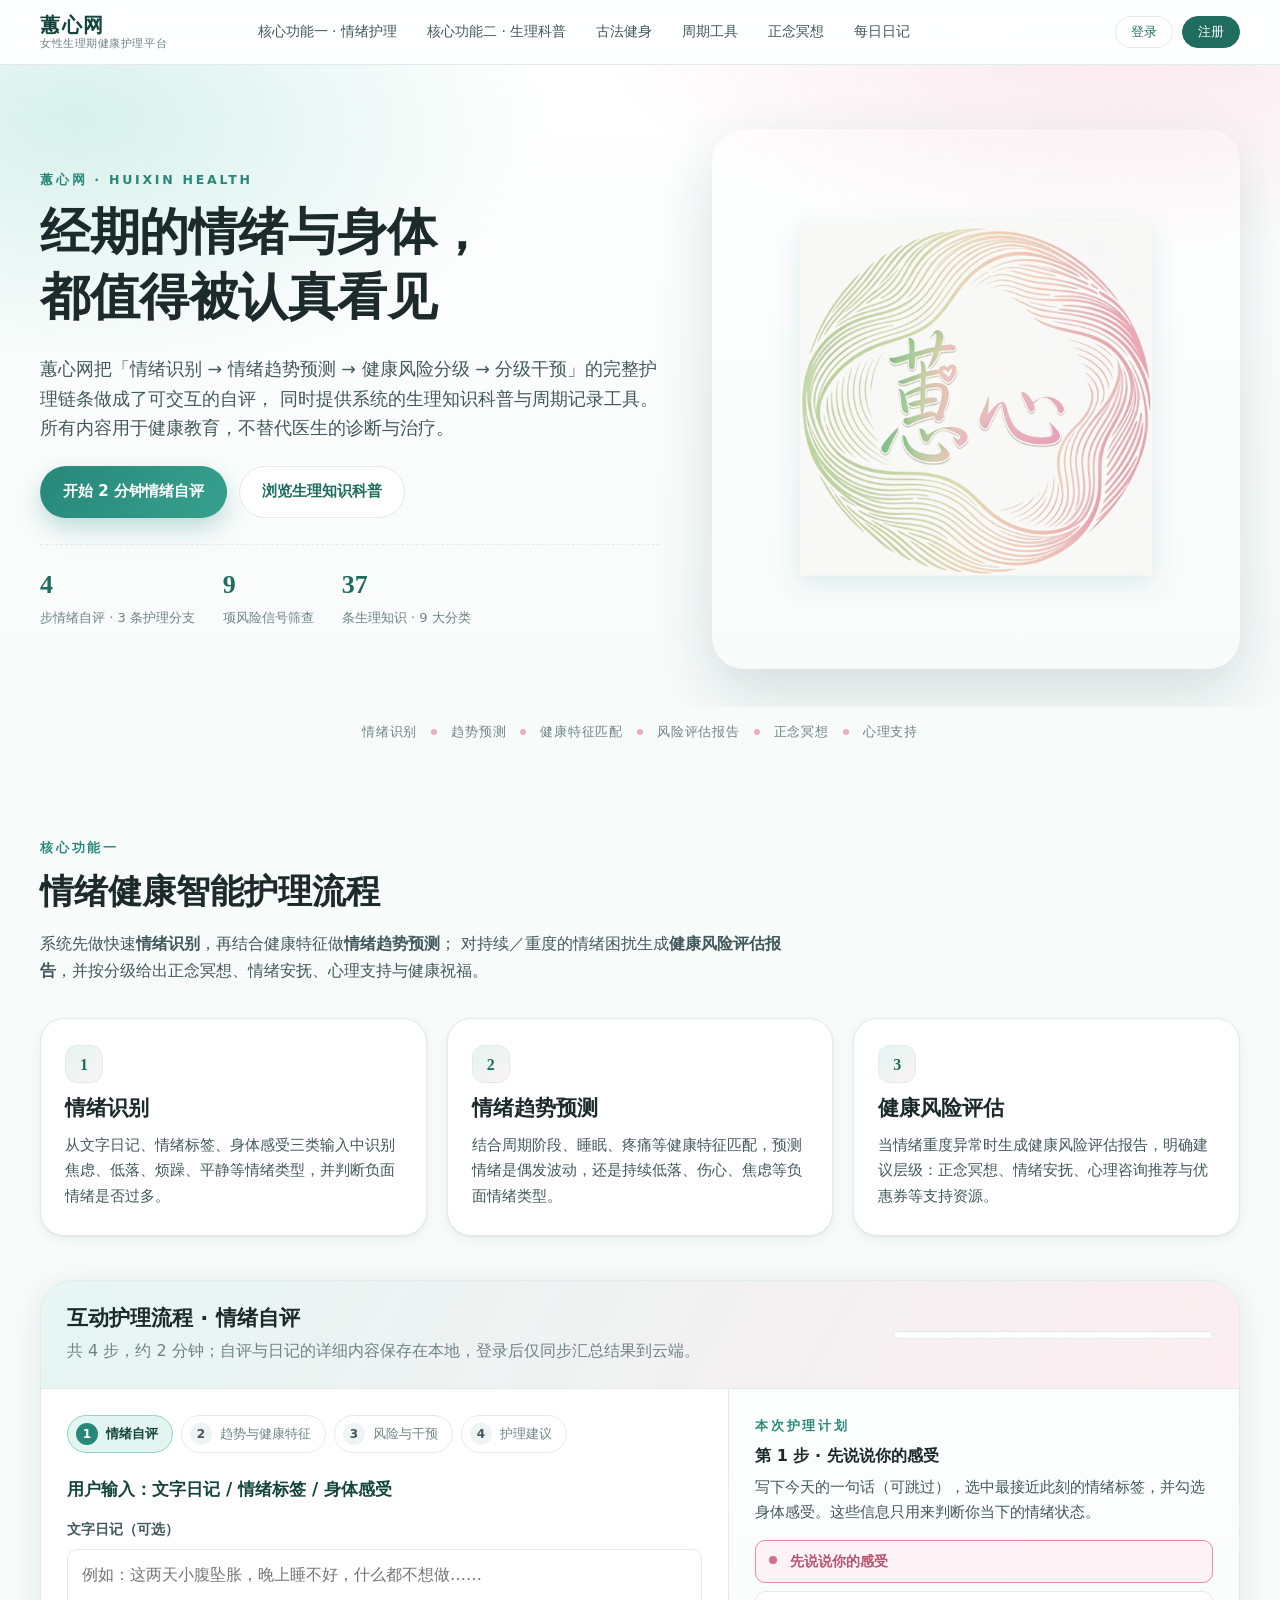
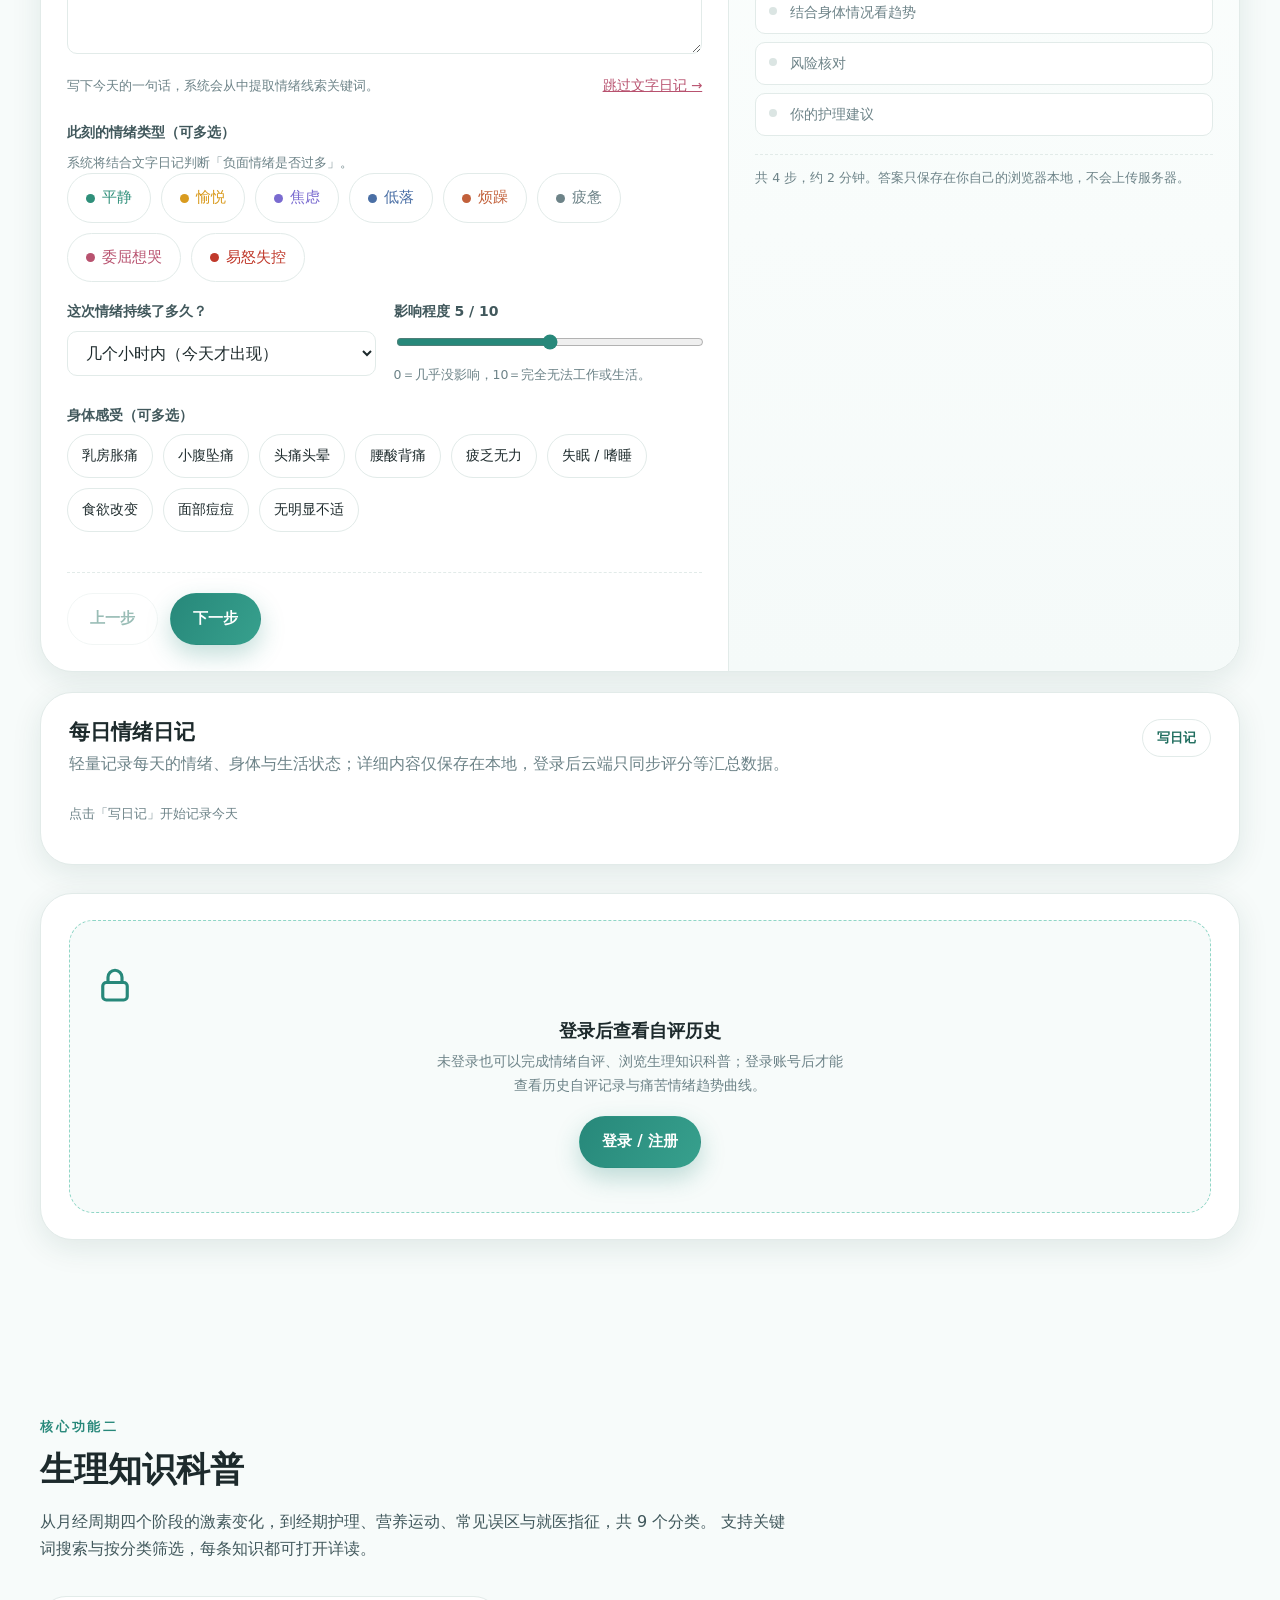
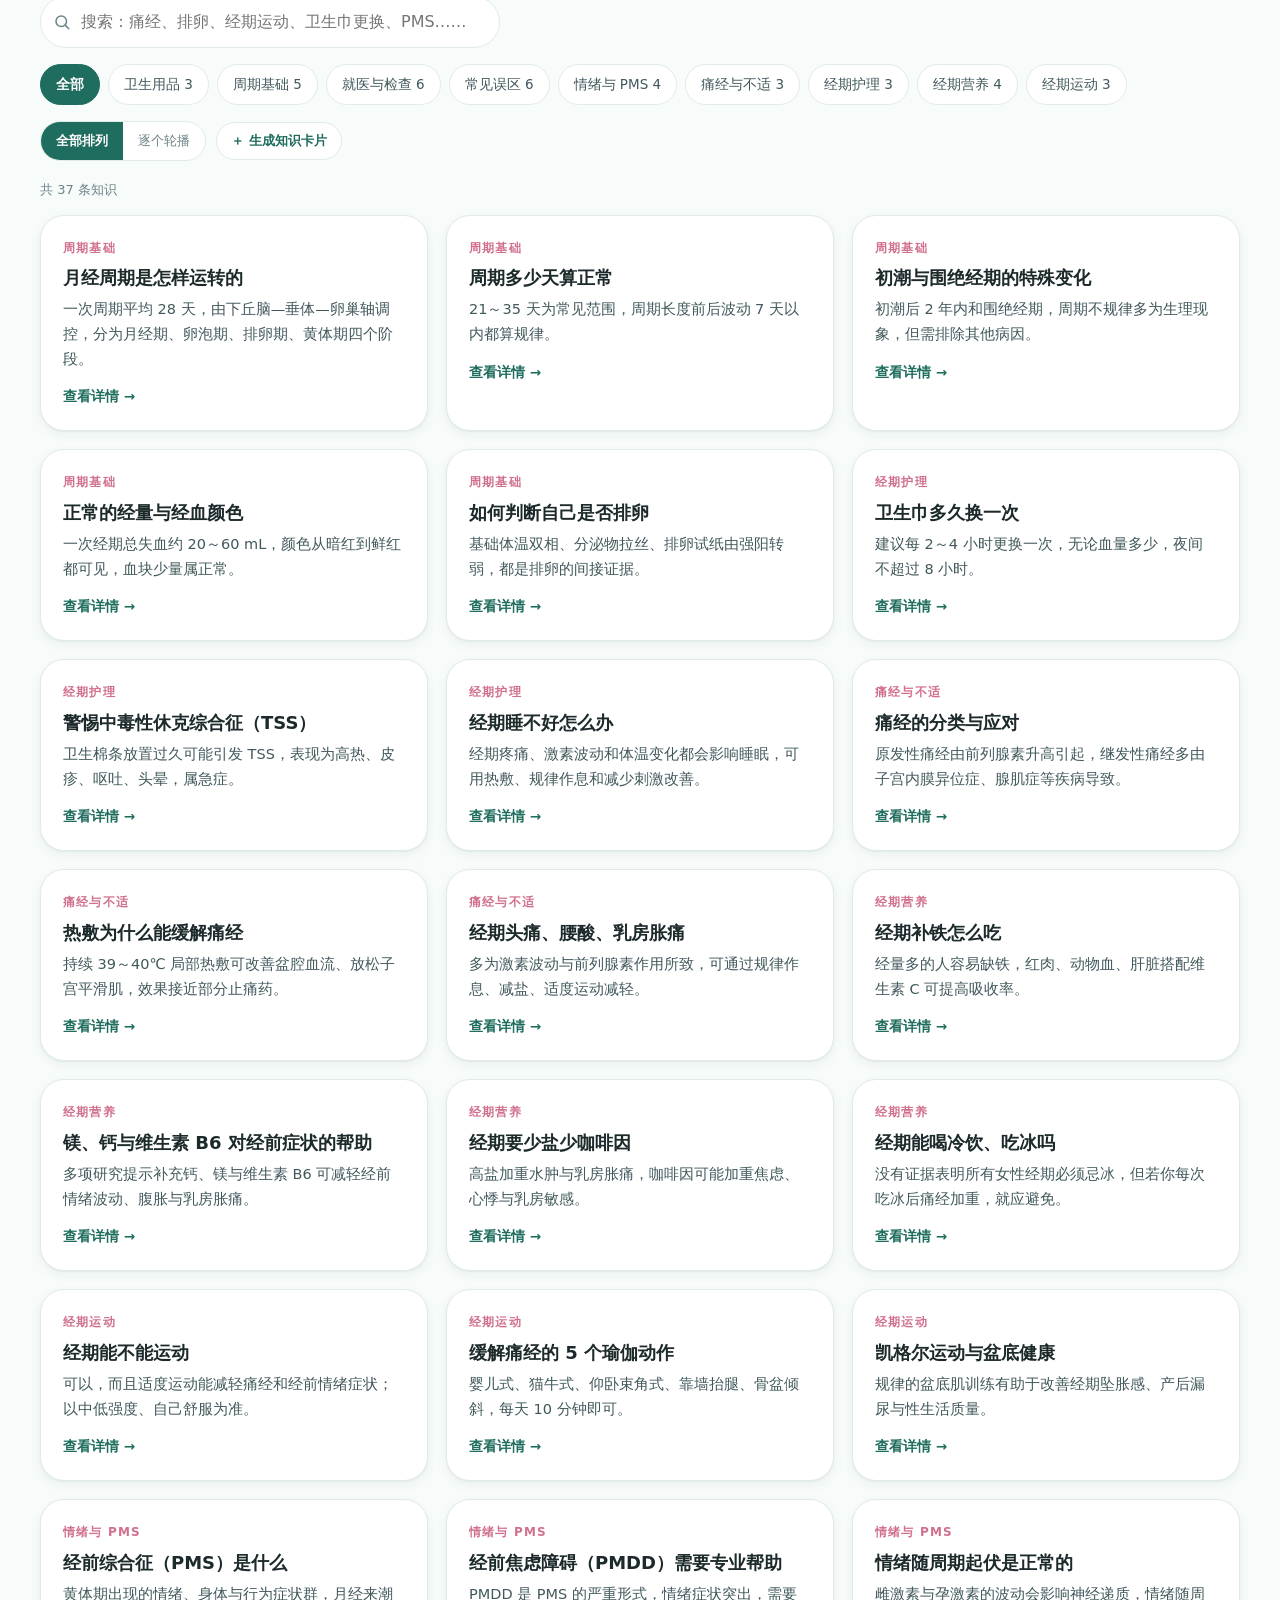
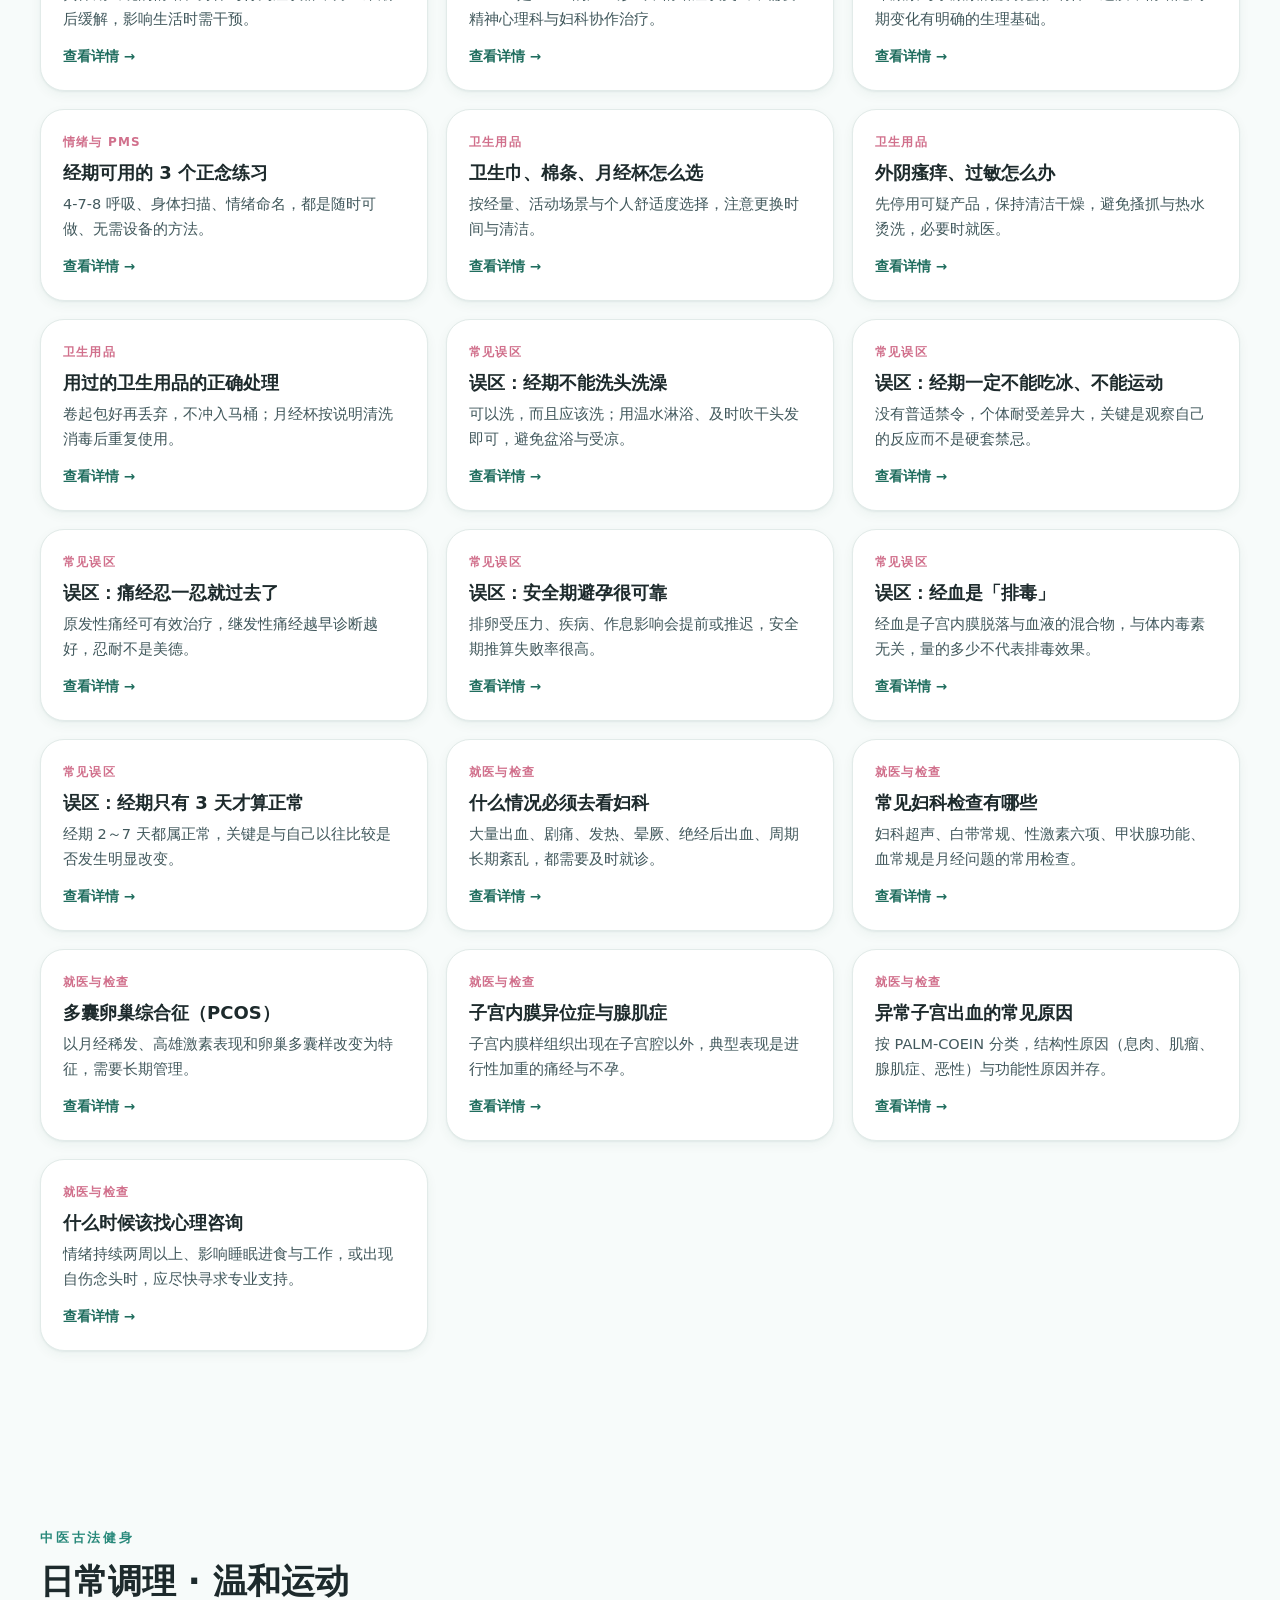
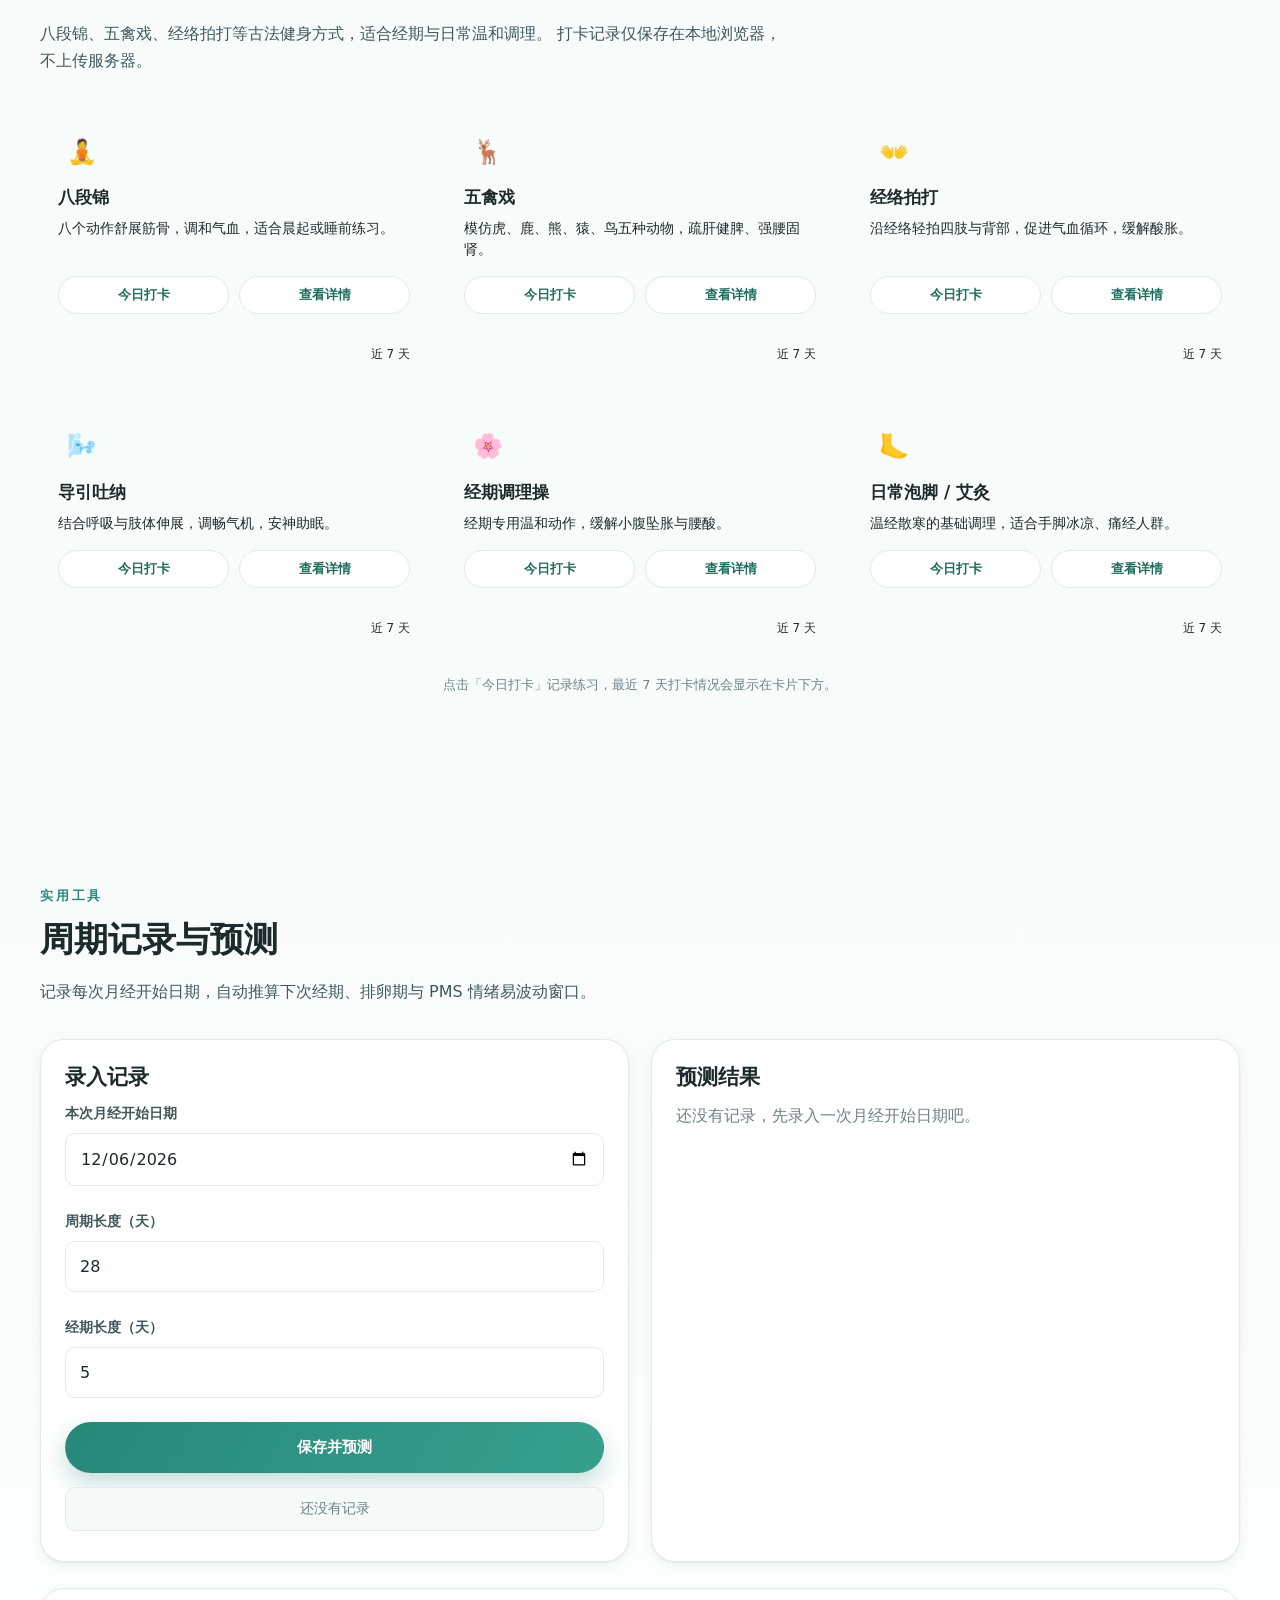
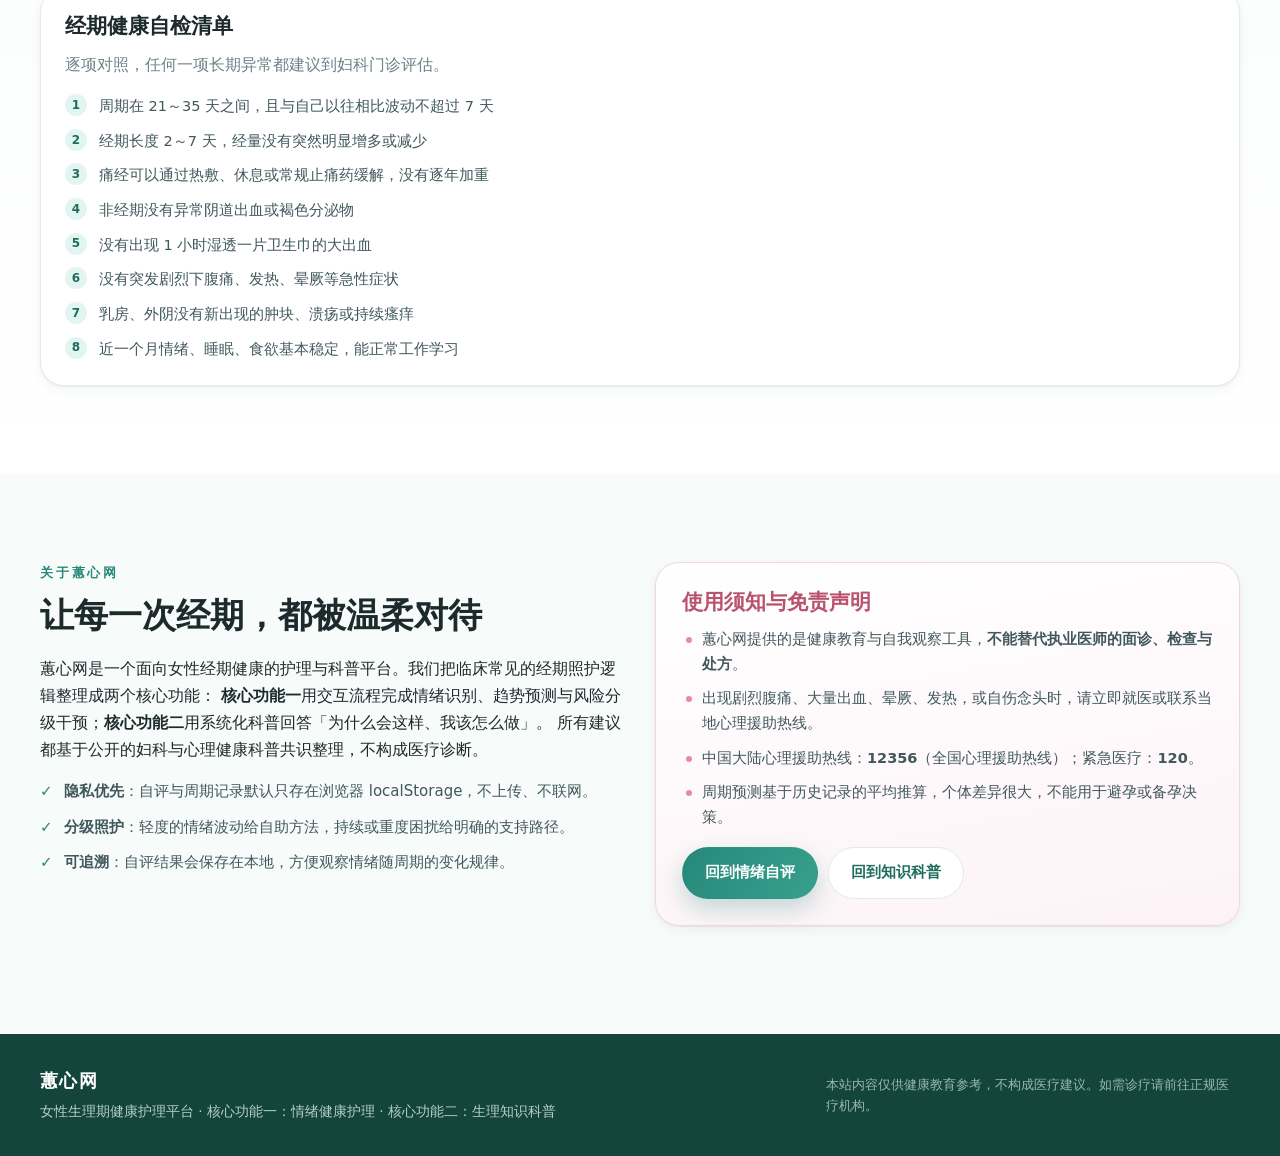
==== commit 3966c791: "fix: only keep nav-cta on start-assessment button" ====
--- a/index.html
+++ b/index.html
@@ -24,8 +24,8 @@
       <a href="#tcm-fitness">古法健身</a>
       <a href="#tools">周期工具</a>
       <a href="#admin" id="adminLink" hidden>后台管理</a>
-      <button type="button" class="nav-cta" id="navMeditation">正念冥想</button>
-      <button type="button" class="nav-cta" id="navMoodDiary">每日日记</button>
+      <button type="button" id="navMeditation">正念冥想</button>
+      <button type="button" id="navMoodDiary">每日日记</button>
       <a class="nav-cta" href="#assessment">开始情绪自评</a>
     </nav>
     <div class="auth-area" id="authArea"></div>
--- a/styles.css
+++ b/styles.css
@@ -74,10 +74,11 @@
 .brand-text b{font-size:20px;letter-spacing:.08em;color:var(--teal-900)}
 .brand-text small{font-size:11px;color:var(--muted);letter-spacing:.05em}
 .nav{display:flex;align-items:center;gap:6px;flex-wrap:wrap}
-.nav a{
+.nav a,.nav button{
   padding:8px 12px;border-radius:999px;font-size:14px;color:var(--ink-2);
-}
-.nav a:hover{background:var(--teal-100);color:var(--teal-900);text-decoration:none}
+  font-family:inherit;border:0;background:none;cursor:pointer;text-decoration:none;
+}
+.nav a:hover,.nav button:hover{background:var(--teal-100);color:var(--teal-900);text-decoration:none}
 .nav-cta{background:linear-gradient(120deg,var(--teal-600),var(--rose-600));color:#fff!important}
 .nav-cta:hover{filter:brightness(1.05)}
 
@@ -210,10 +211,11 @@
 .chip{
   display:inline-flex;align-items:center;gap:8px;padding:9px 14px;border-radius:99px;
   border:1px solid var(--line);background:#fff;cursor:pointer;font-size:14px;transition:.15s;
+  font-family:inherit;color:inherit;
 }
 .chip:hover{border-color:var(--teal-300);background:var(--teal-100)}
 .chip input{position:absolute;opacity:0;width:0;height:0}
-.chip:has(input:checked){border-color:var(--teal-600);background:var(--teal-100);color:var(--teal-900);font-weight:600}
+.chip.is-on,.chip:has(input:checked){border-color:var(--teal-600);background:var(--teal-100);color:var(--teal-900);font-weight:600}
 .chip:has(input:focus-visible){outline:3px solid var(--teal-500);outline-offset:2px}
 .chips-lg .chip{font-size:15px;padding:11px 18px}
 .emo{display:inline-flex;align-items:center;gap:7px}
@@ -543,7 +545,7 @@
   .brand-text small{display:none}
   .nav{order:3;width:100%;gap:4px;flex-wrap:nowrap;overflow-x:auto;padding-bottom:2px;-webkit-overflow-scrolling:touch;scrollbar-width:none}
   .nav::-webkit-scrollbar{display:none}
-  .nav a{font-size:13px;padding:7px 10px;white-space:nowrap;flex:0 0 auto}
+  .nav a,.nav button{font-size:13px;padding:7px 10px;white-space:nowrap;flex:0 0 auto}
   .auth-area{width:auto;margin-left:auto}
   .auth-name{max-width:110px;overflow:hidden;text-overflow:ellipsis}
   /* 输入防 iOS 聚焦缩放 */
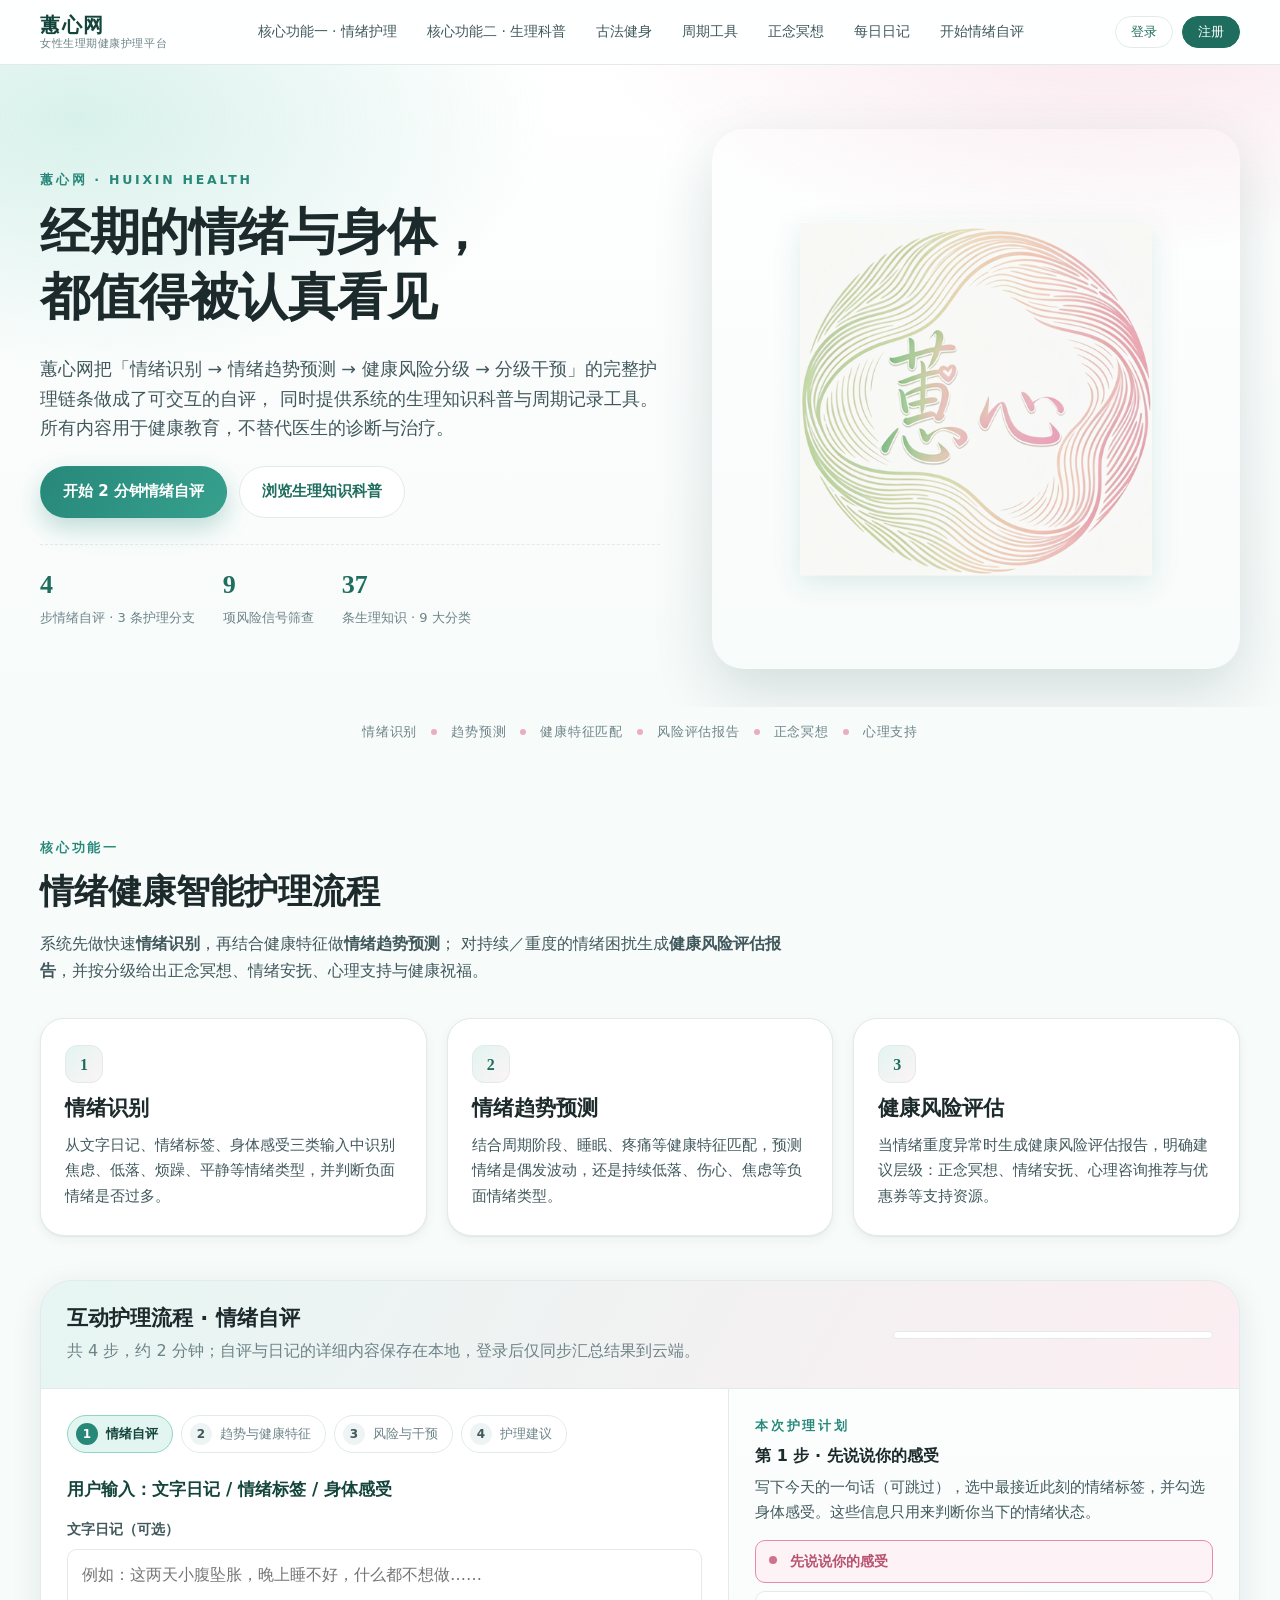
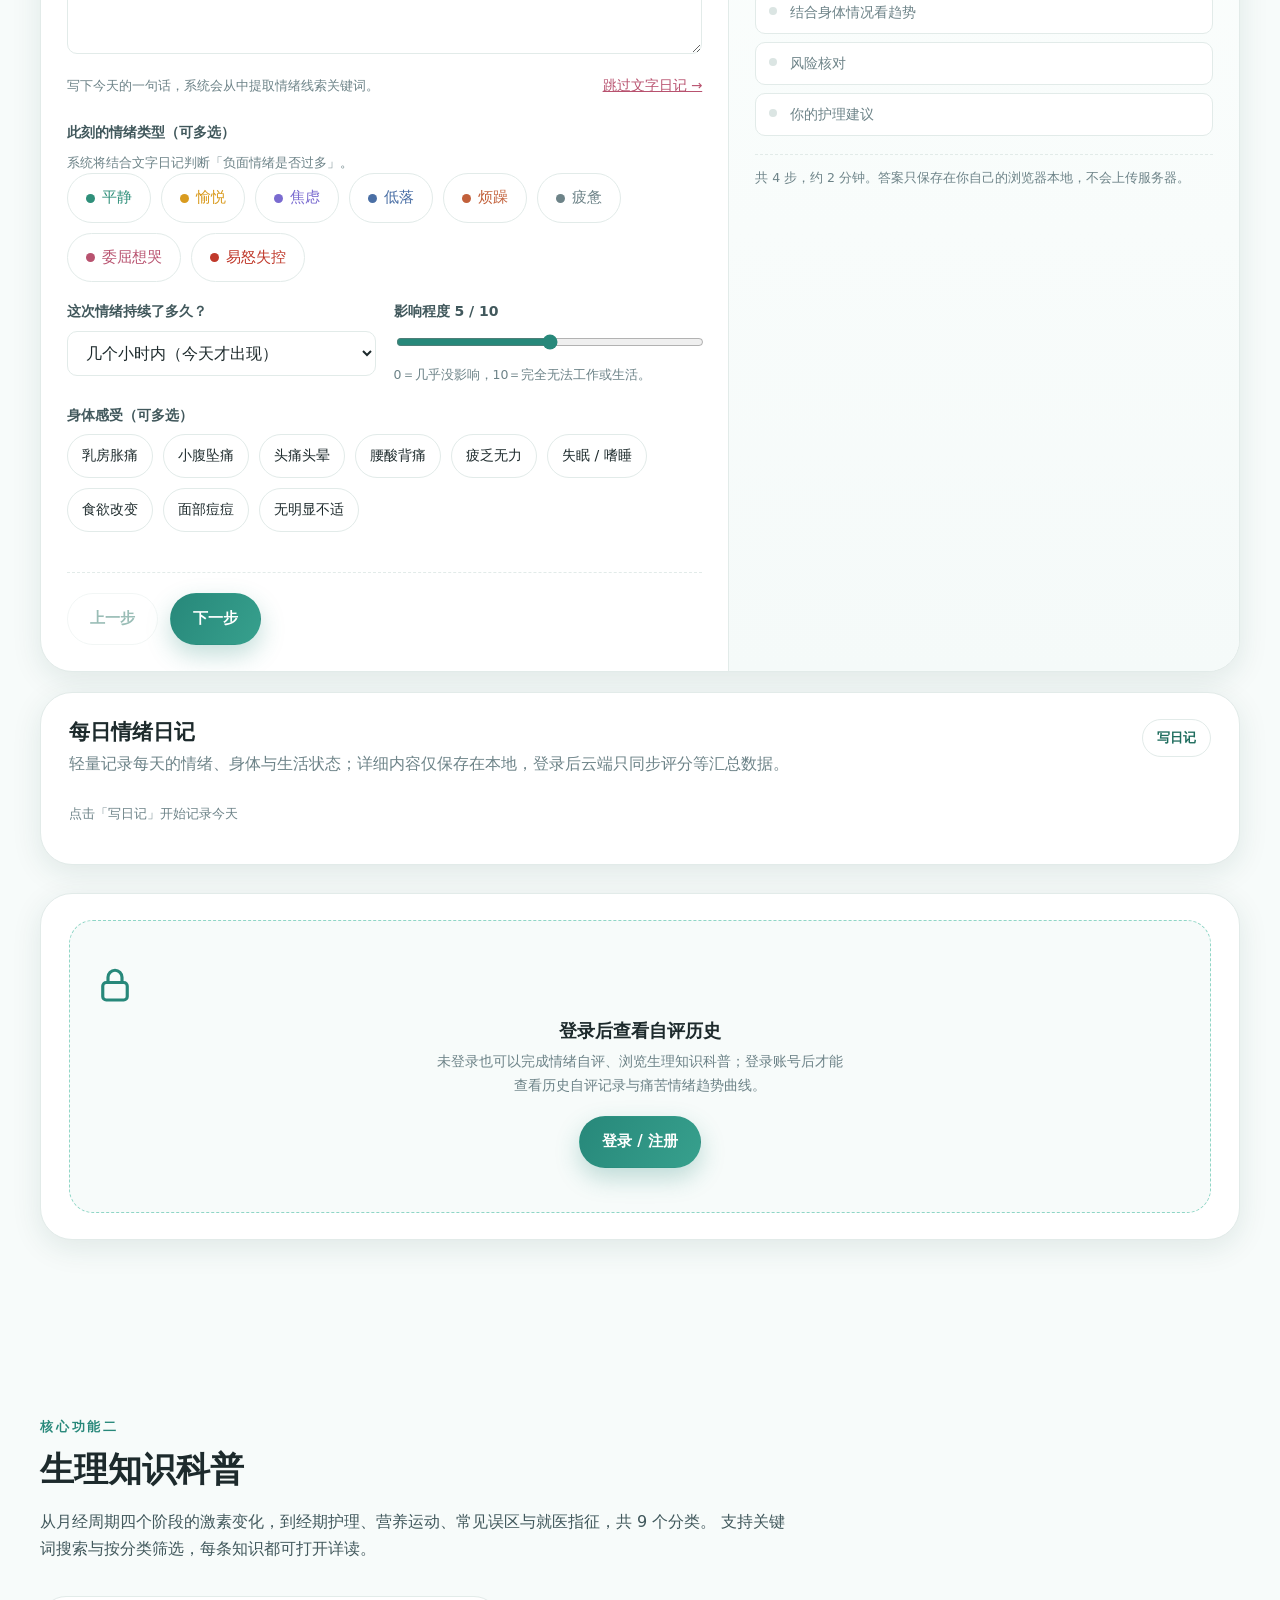
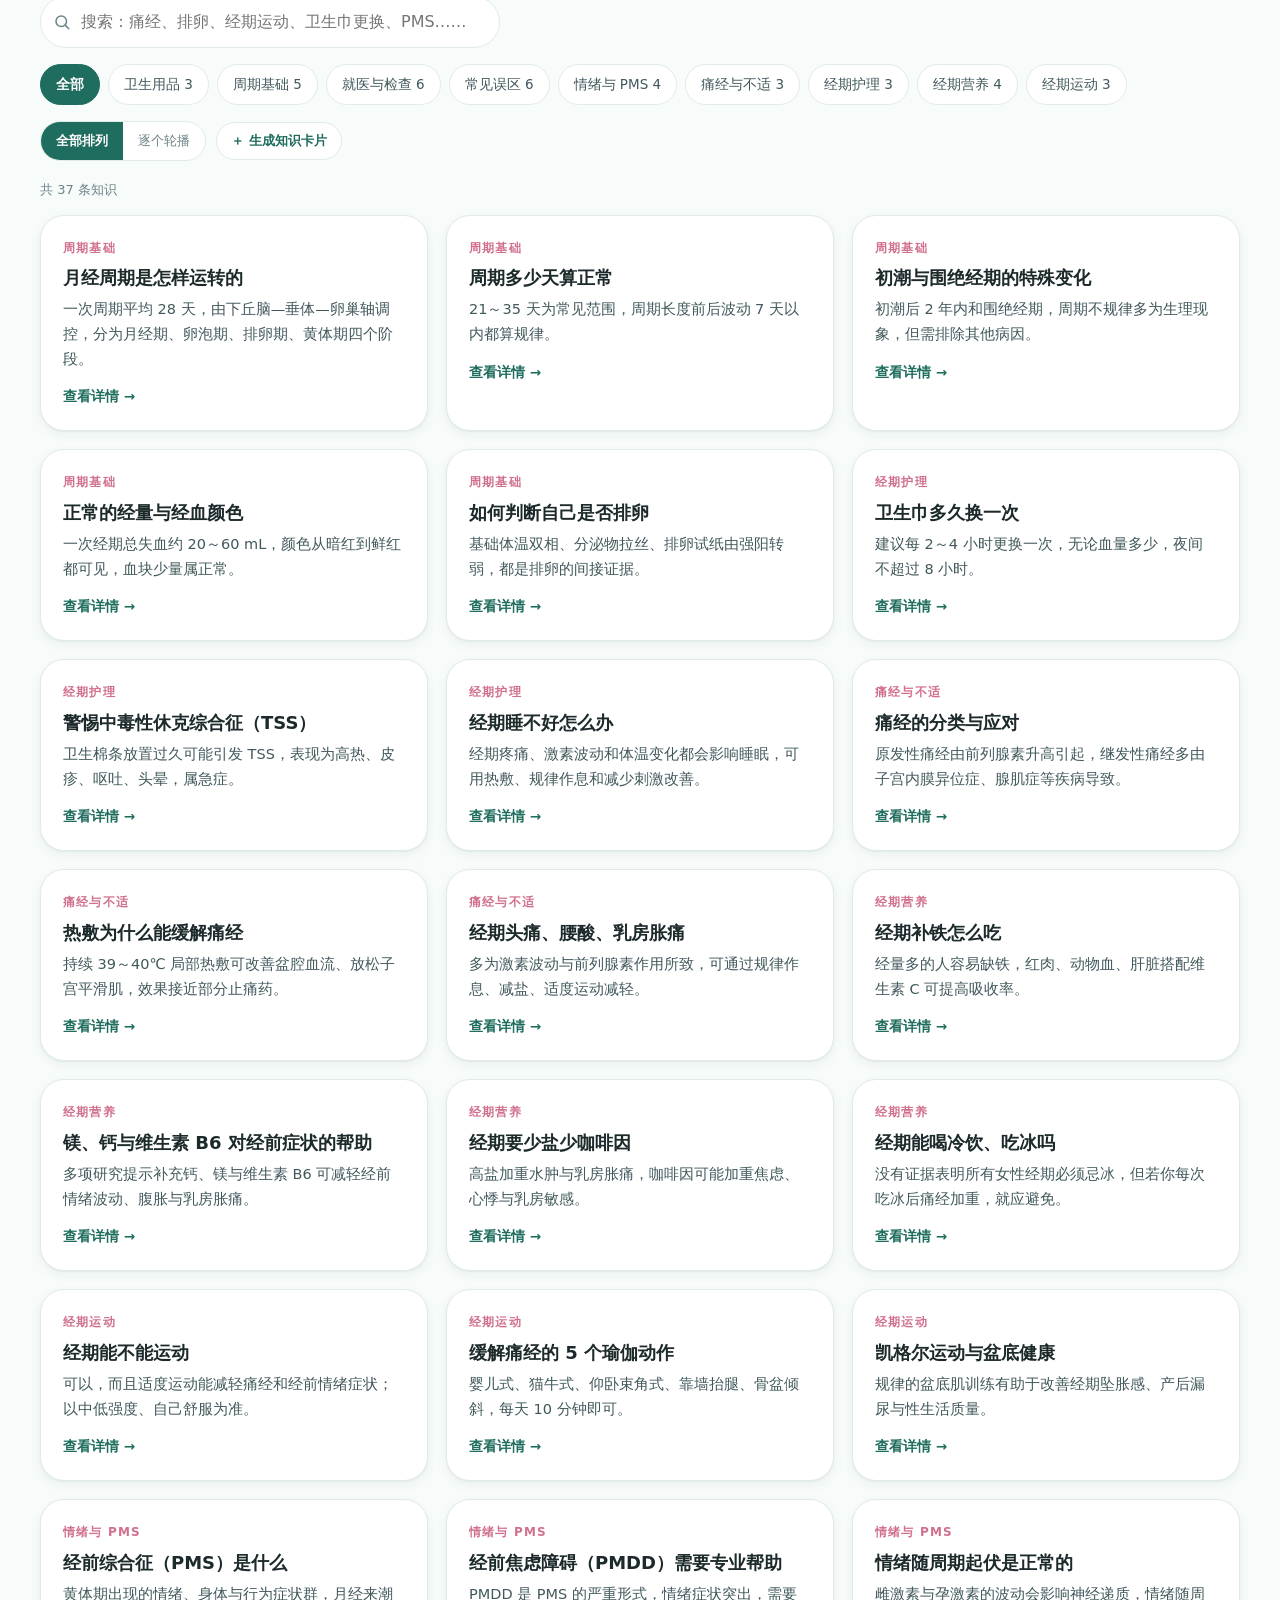
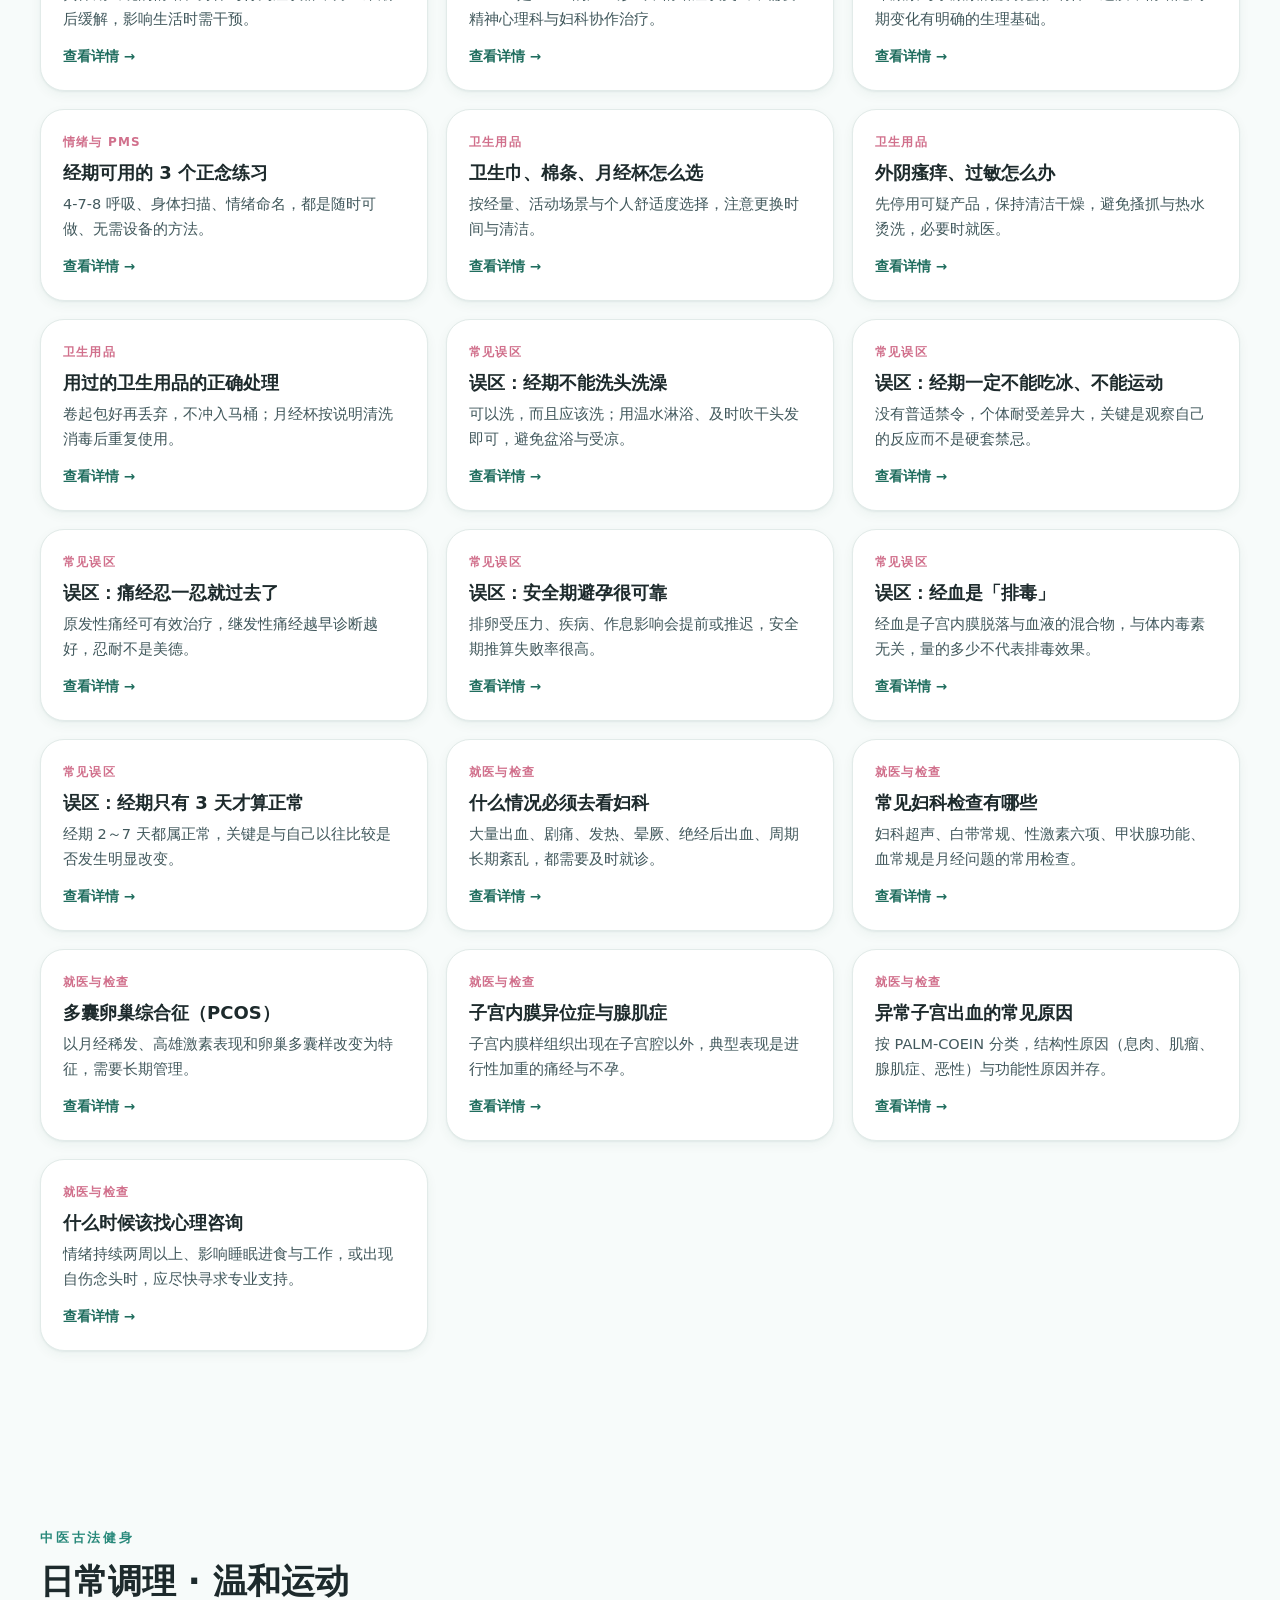
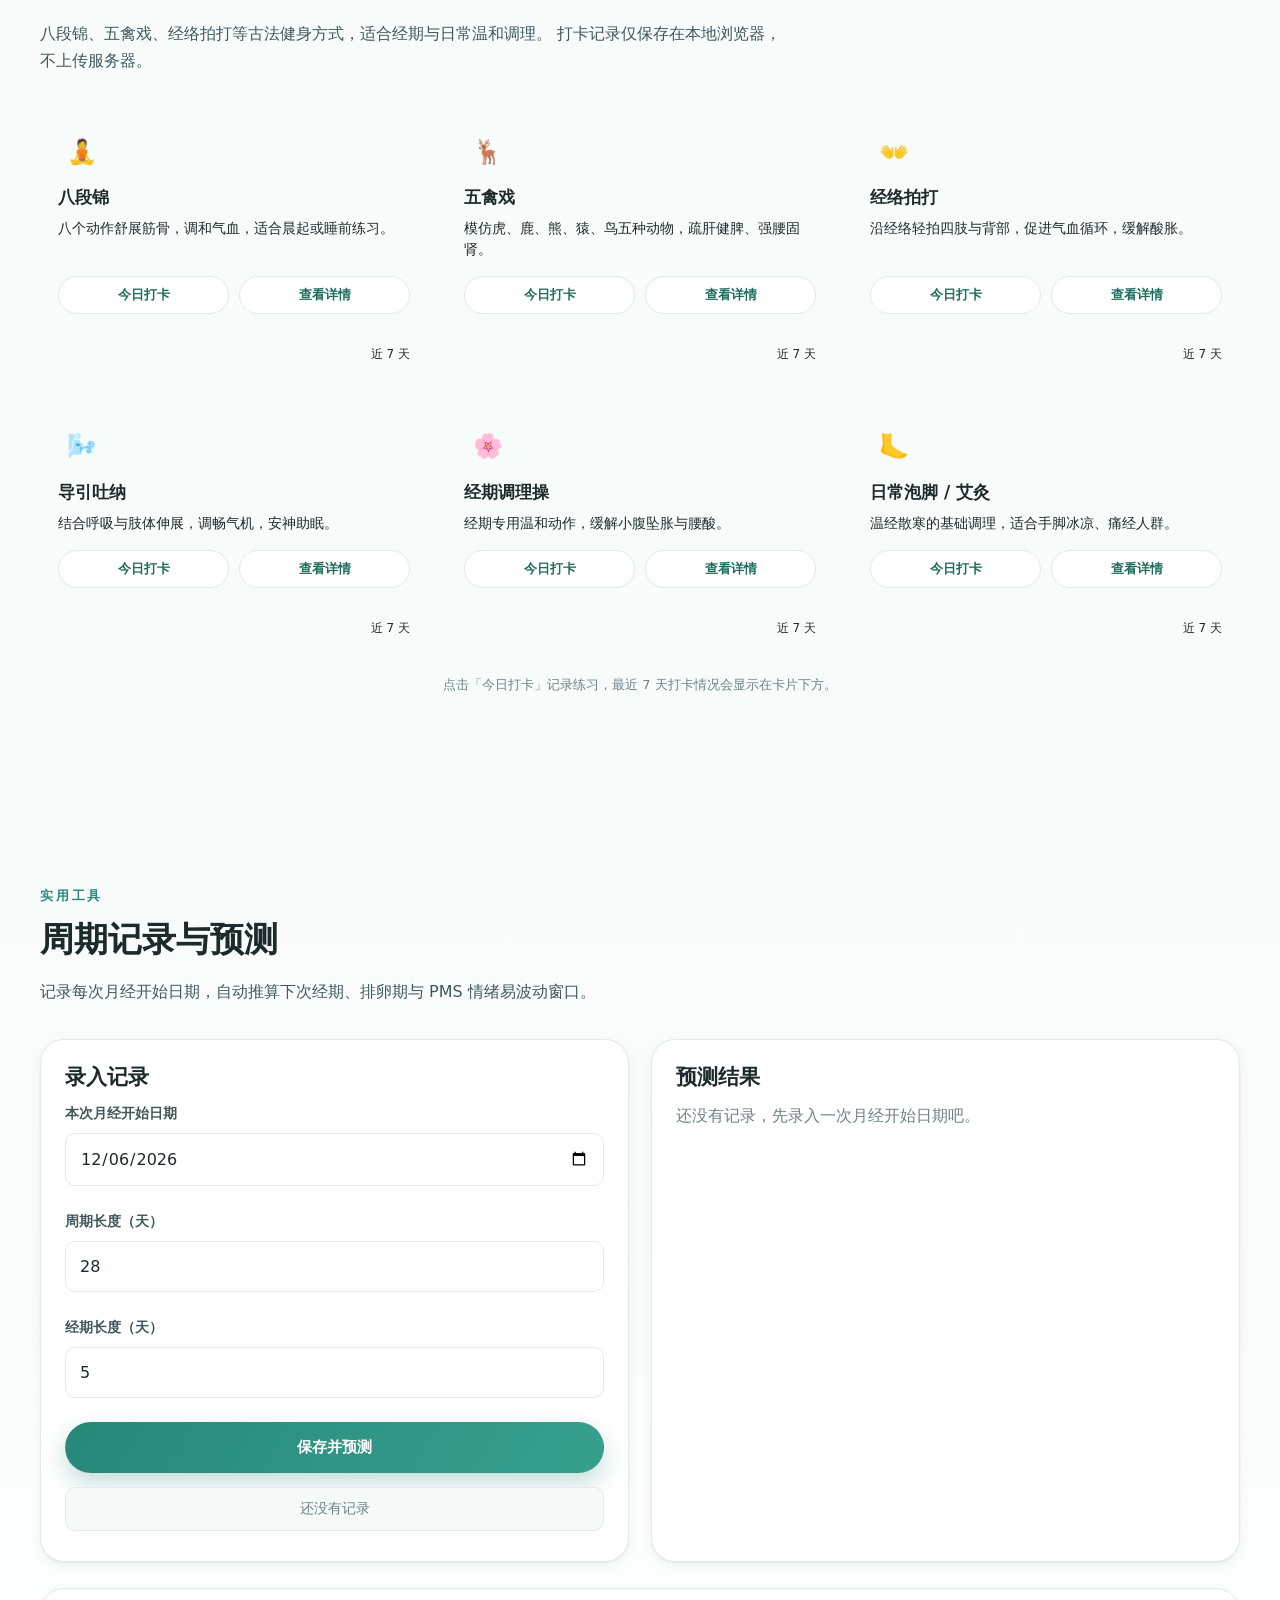
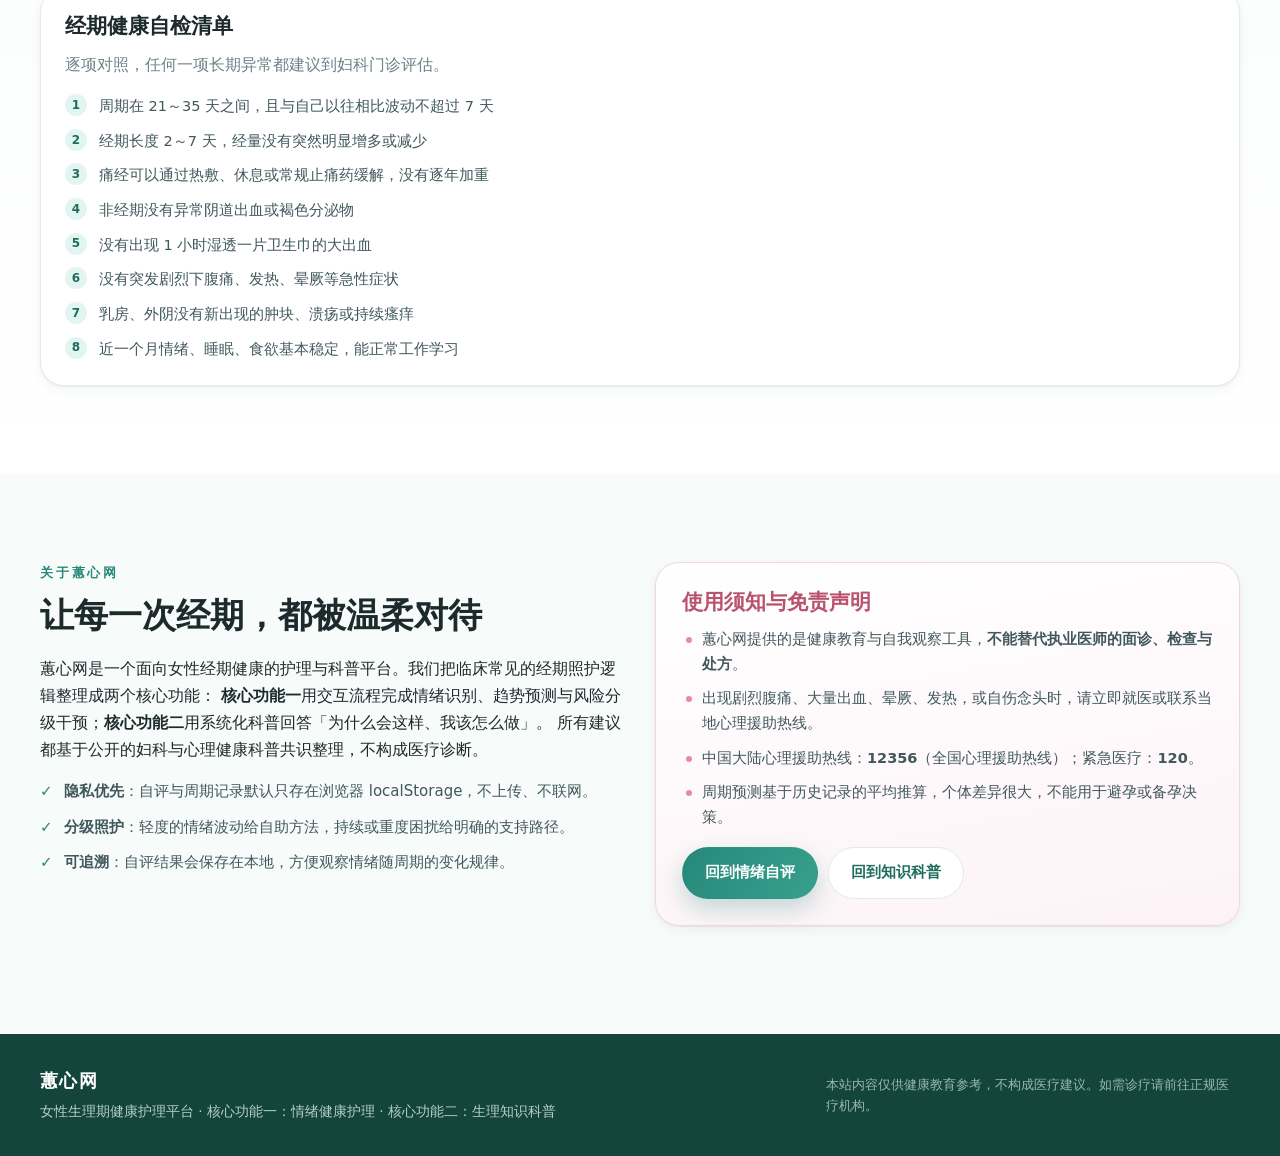
==== commit 1b4dcff0: "Add files via upload" ====
--- a/index.html
+++ b/index.html
@@ -26,7 +26,7 @@
       <a href="#admin" id="adminLink" hidden>后台管理</a>
       <button type="button" id="navMeditation">正念冥想</button>
       <button type="button" id="navMoodDiary">每日日记</button>
-      <a class="nav-cta" href="#assessment">开始情绪自评</a>
+      <a class="nav" href="#assessment">开始情绪自评</a>
     </nav>
     <div class="auth-area" id="authArea"></div>
   </div>
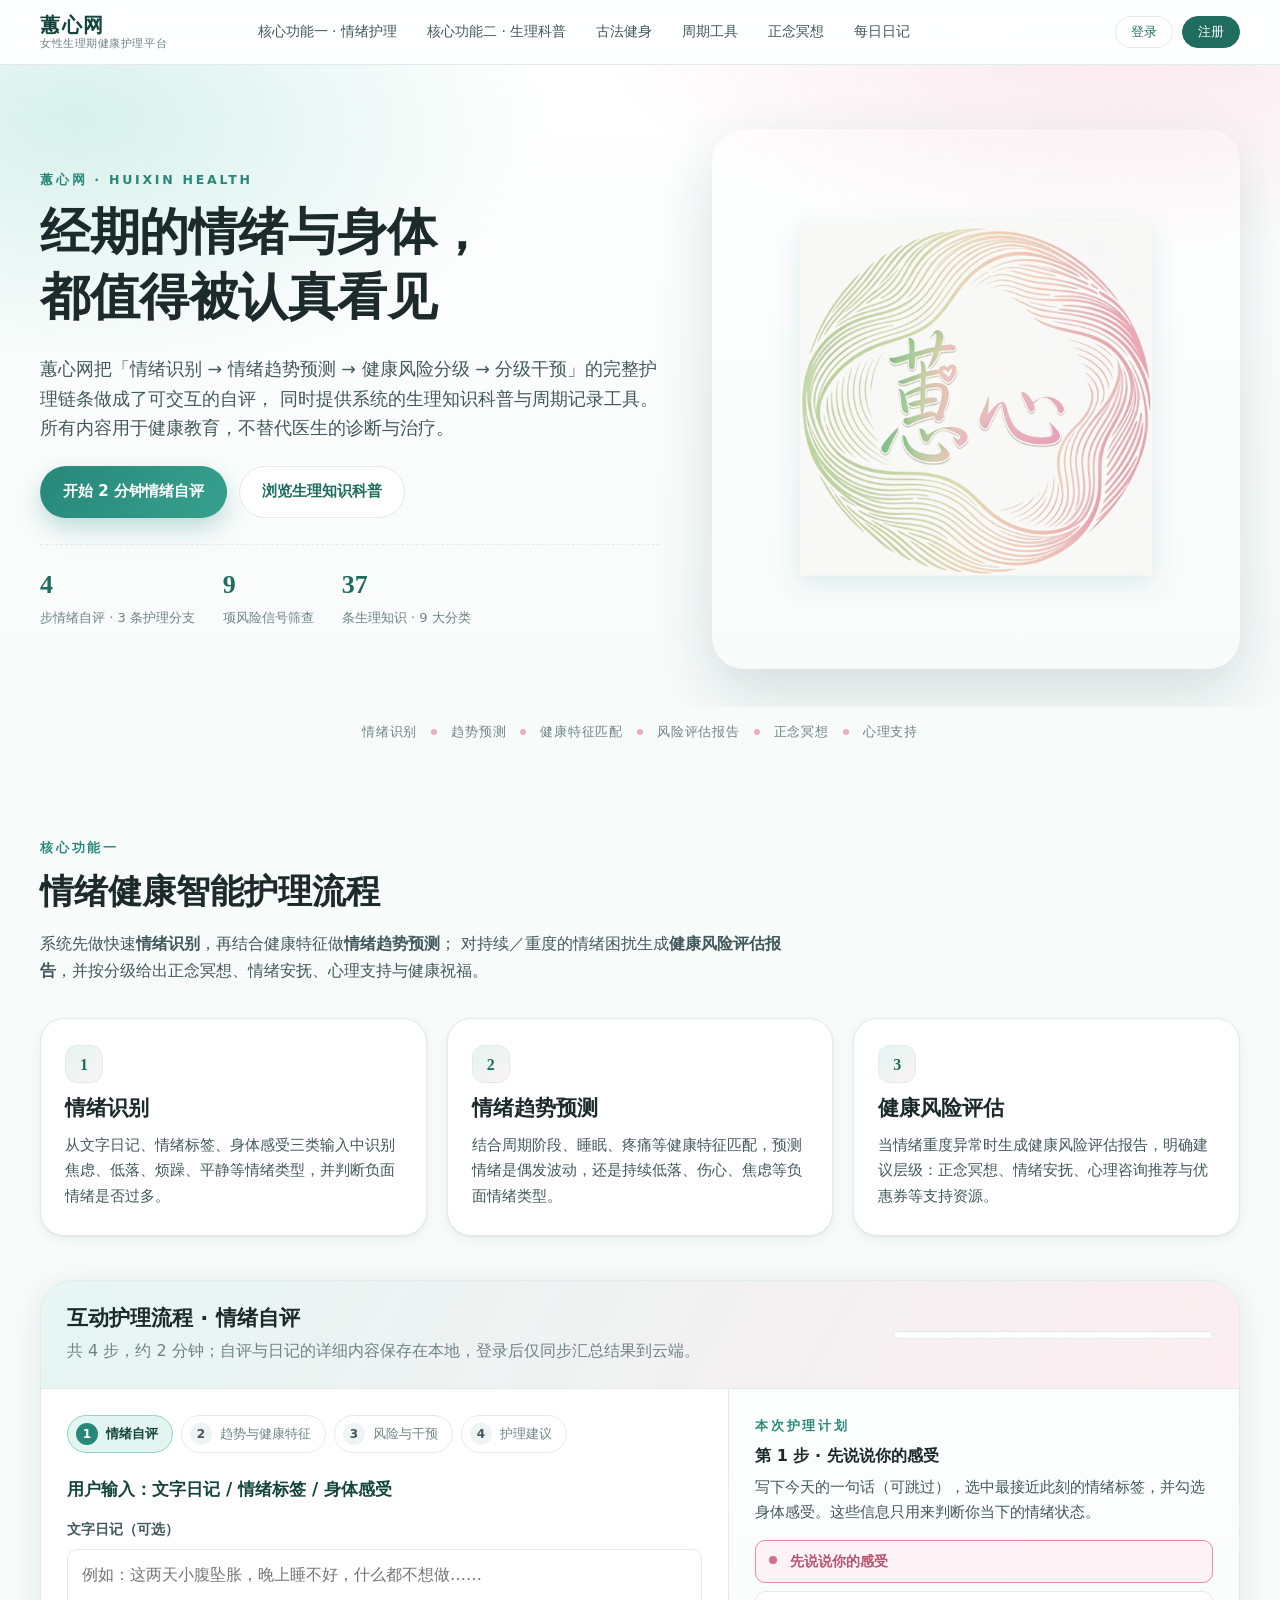
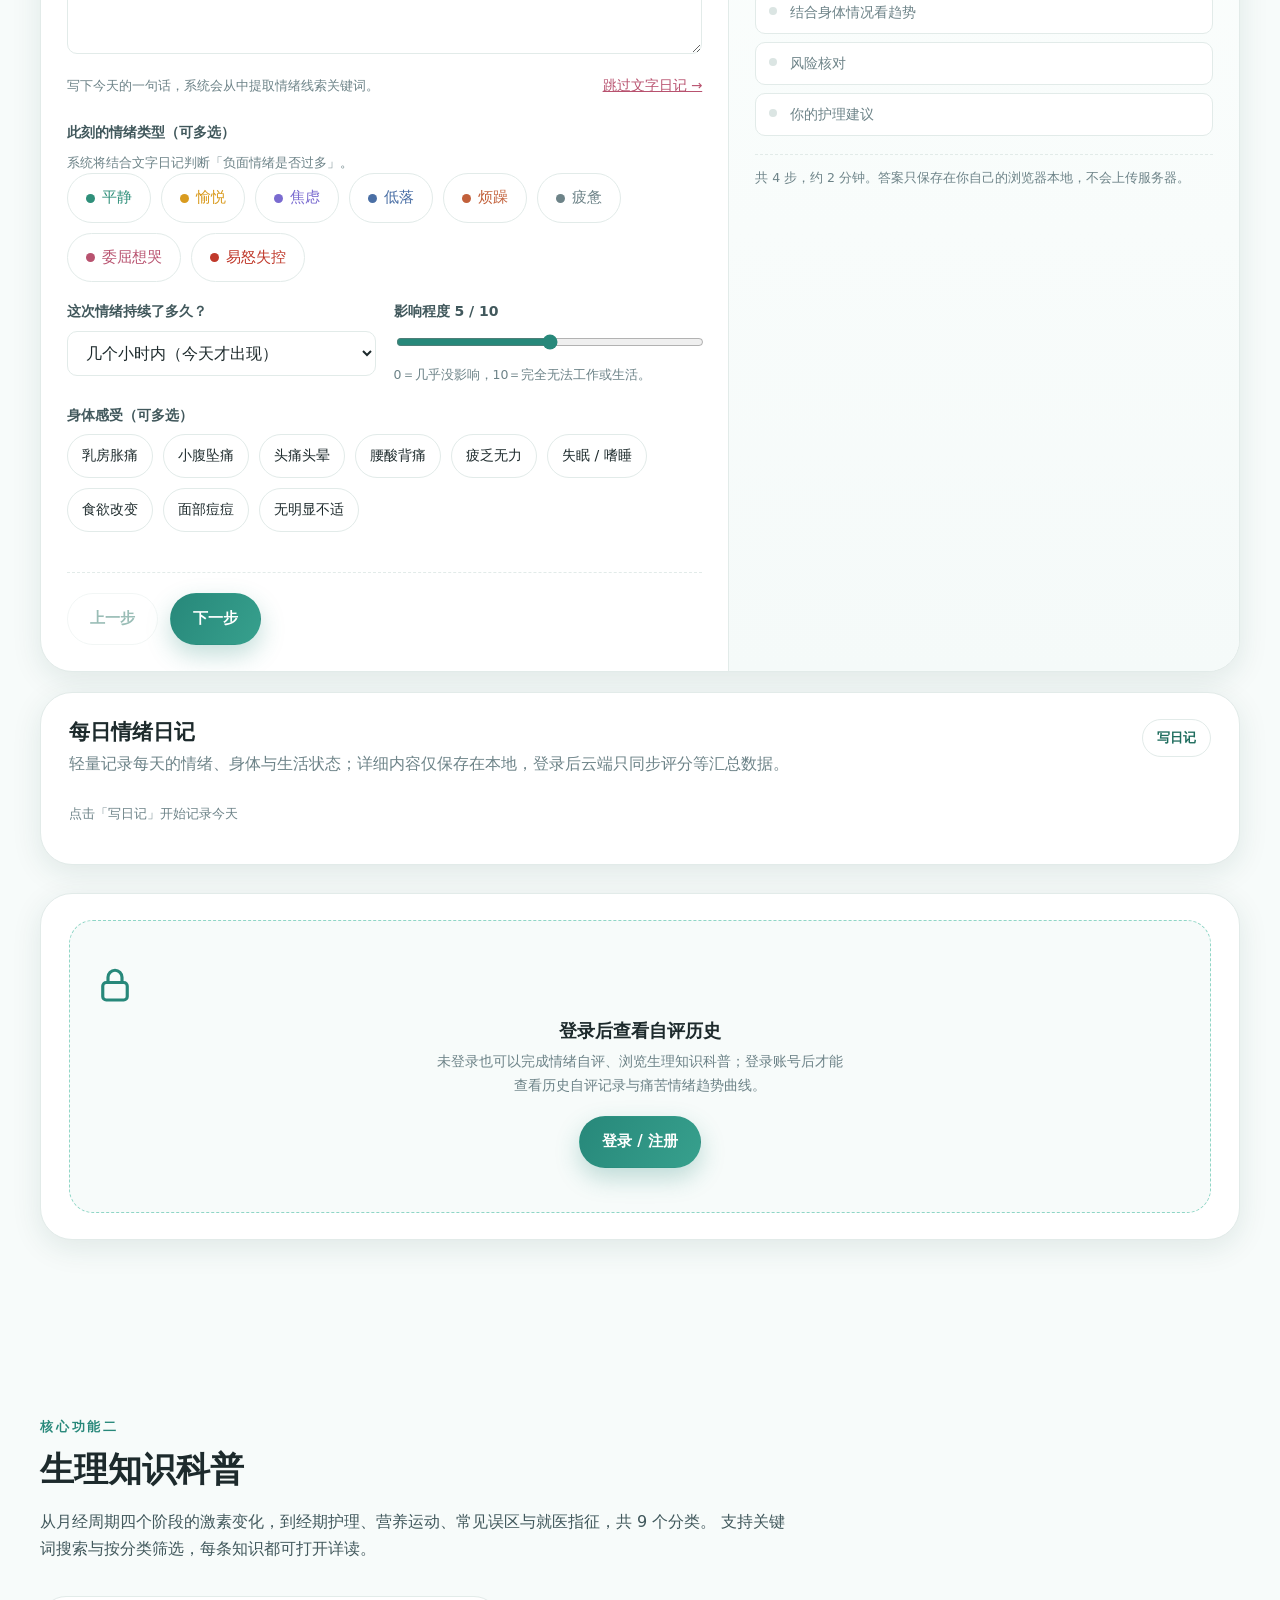
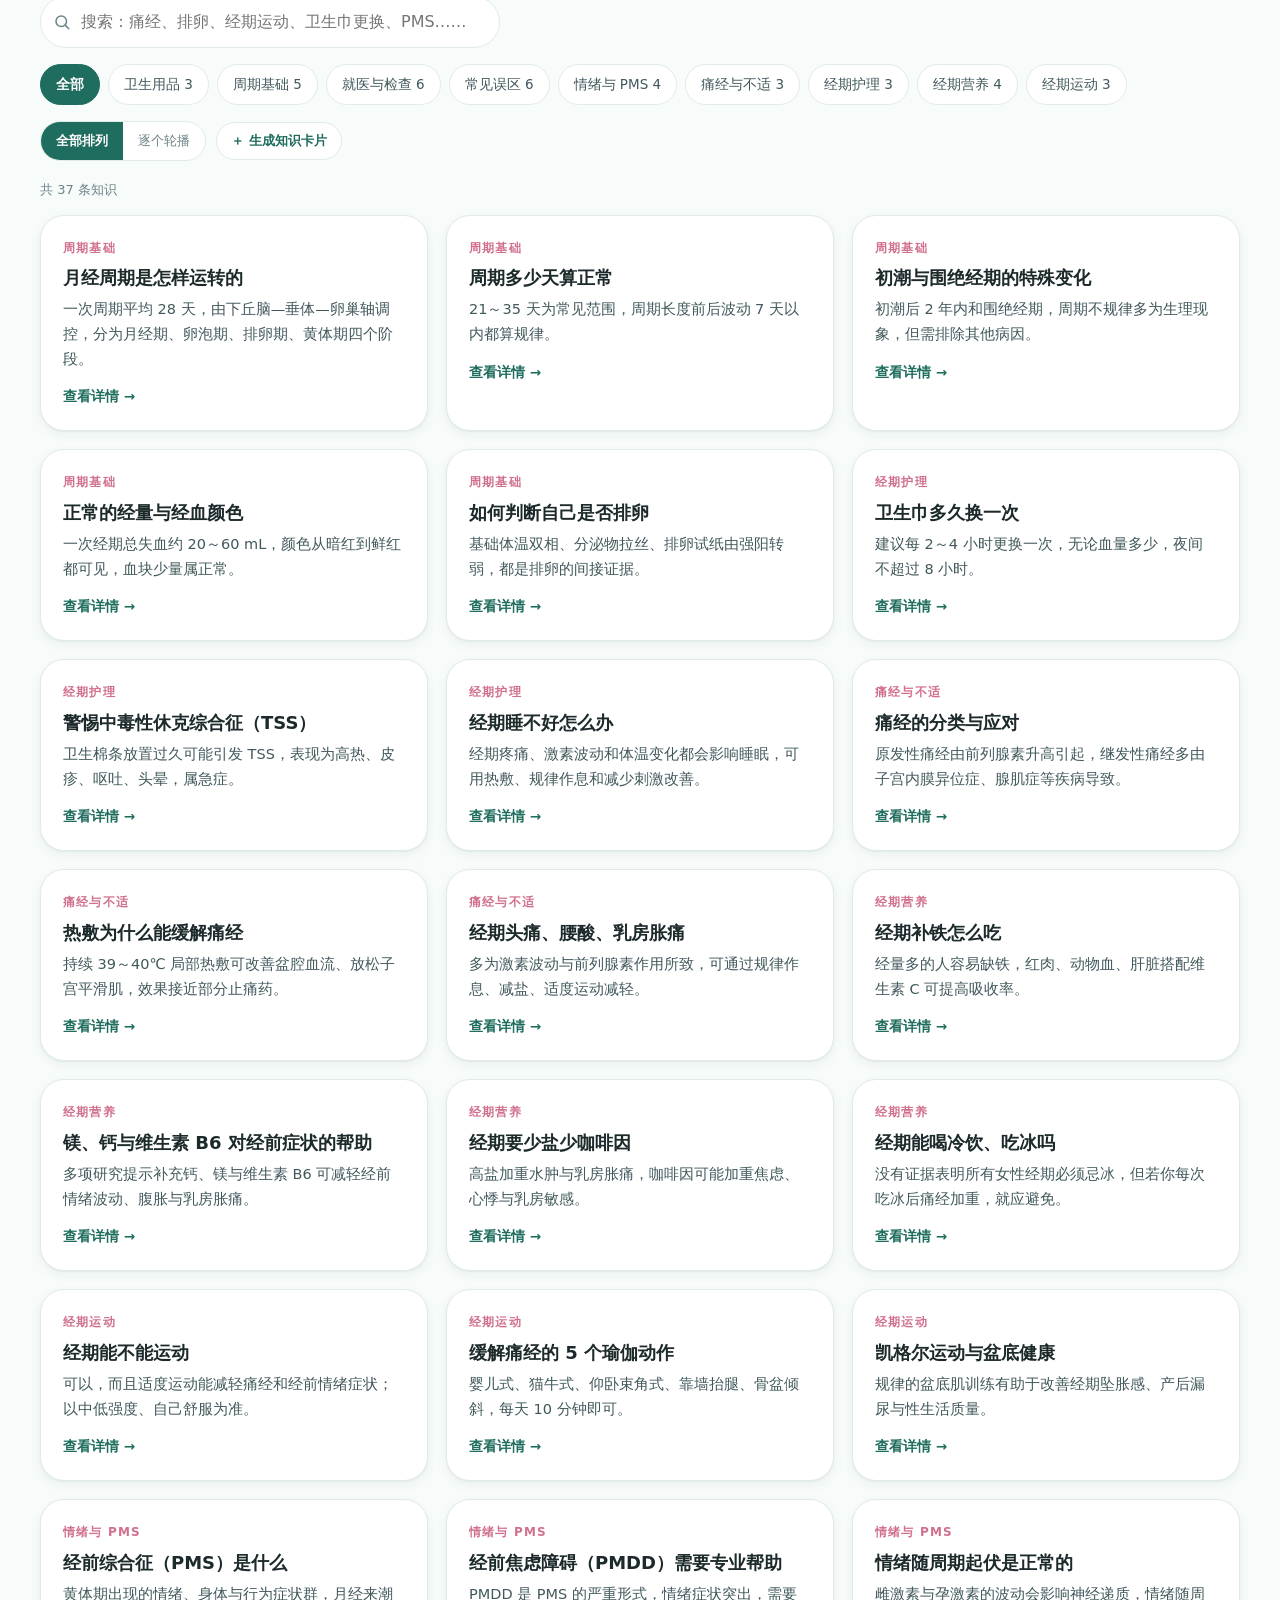
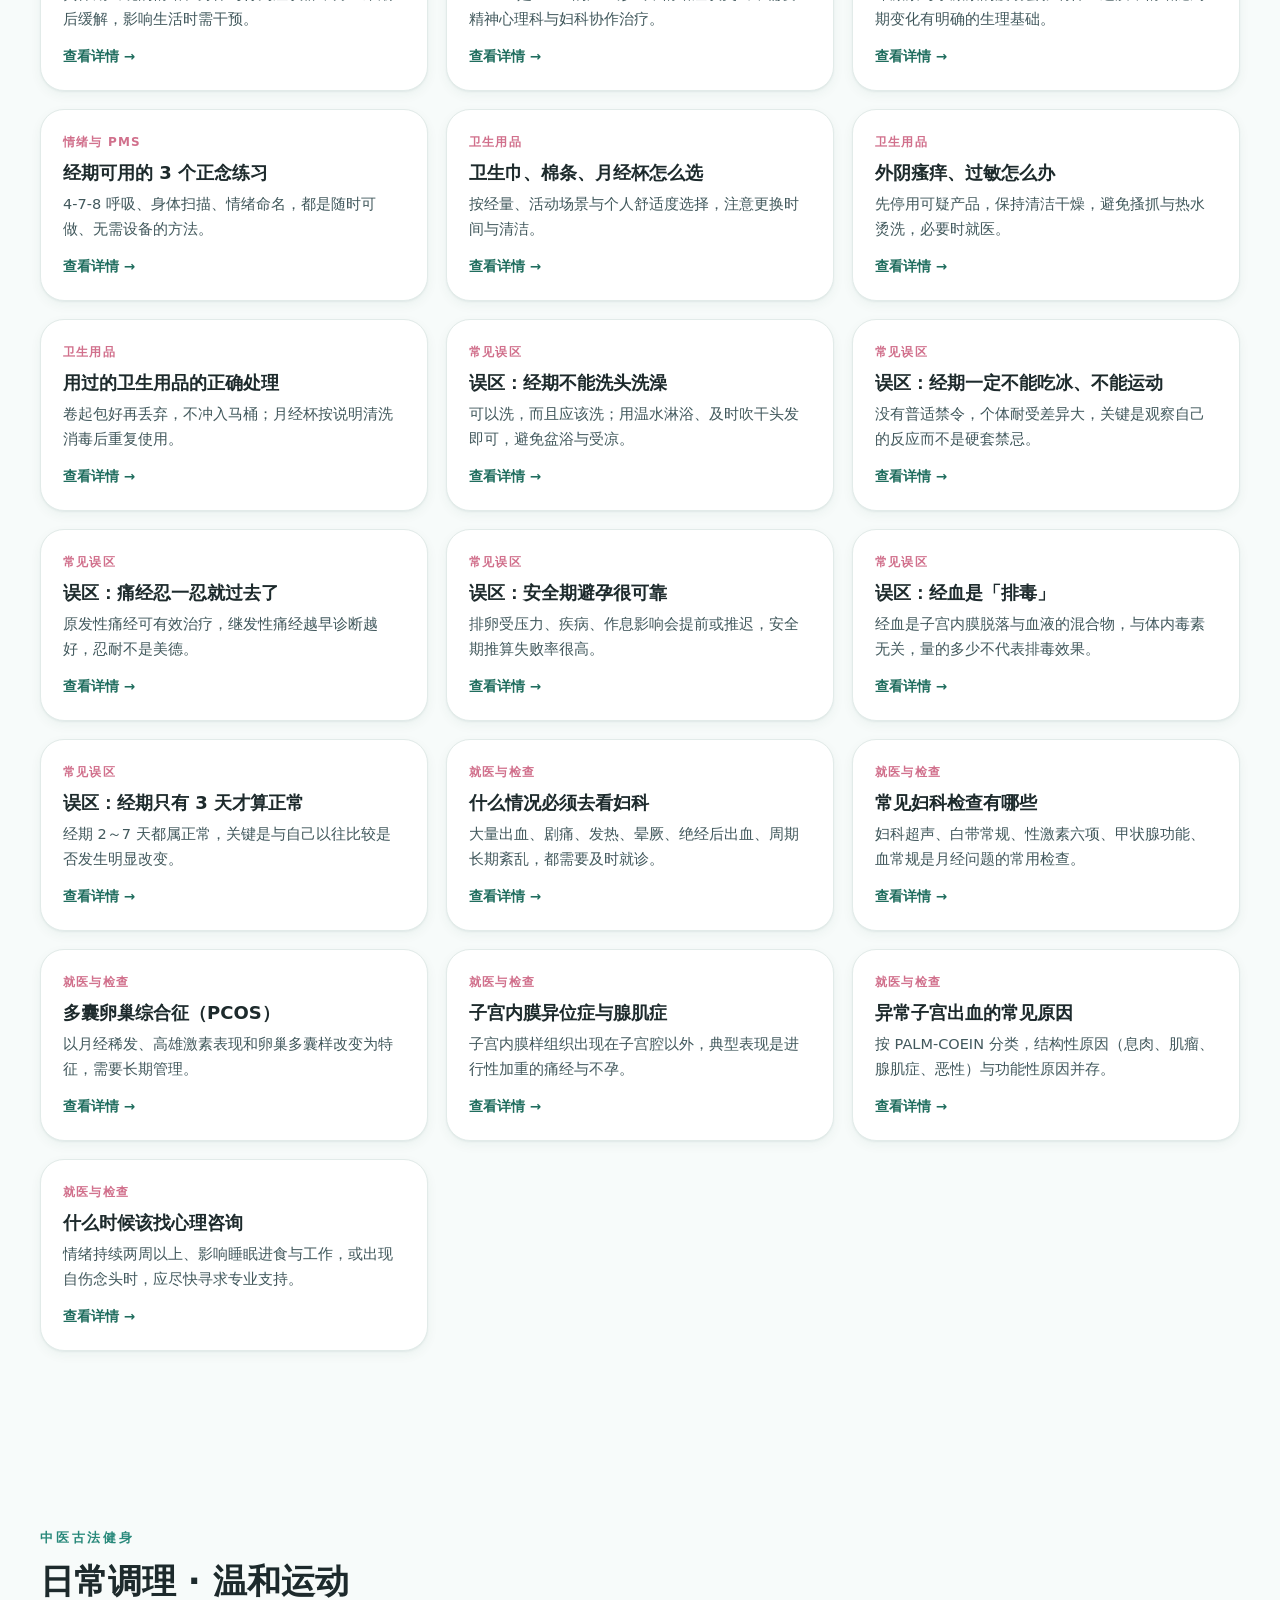
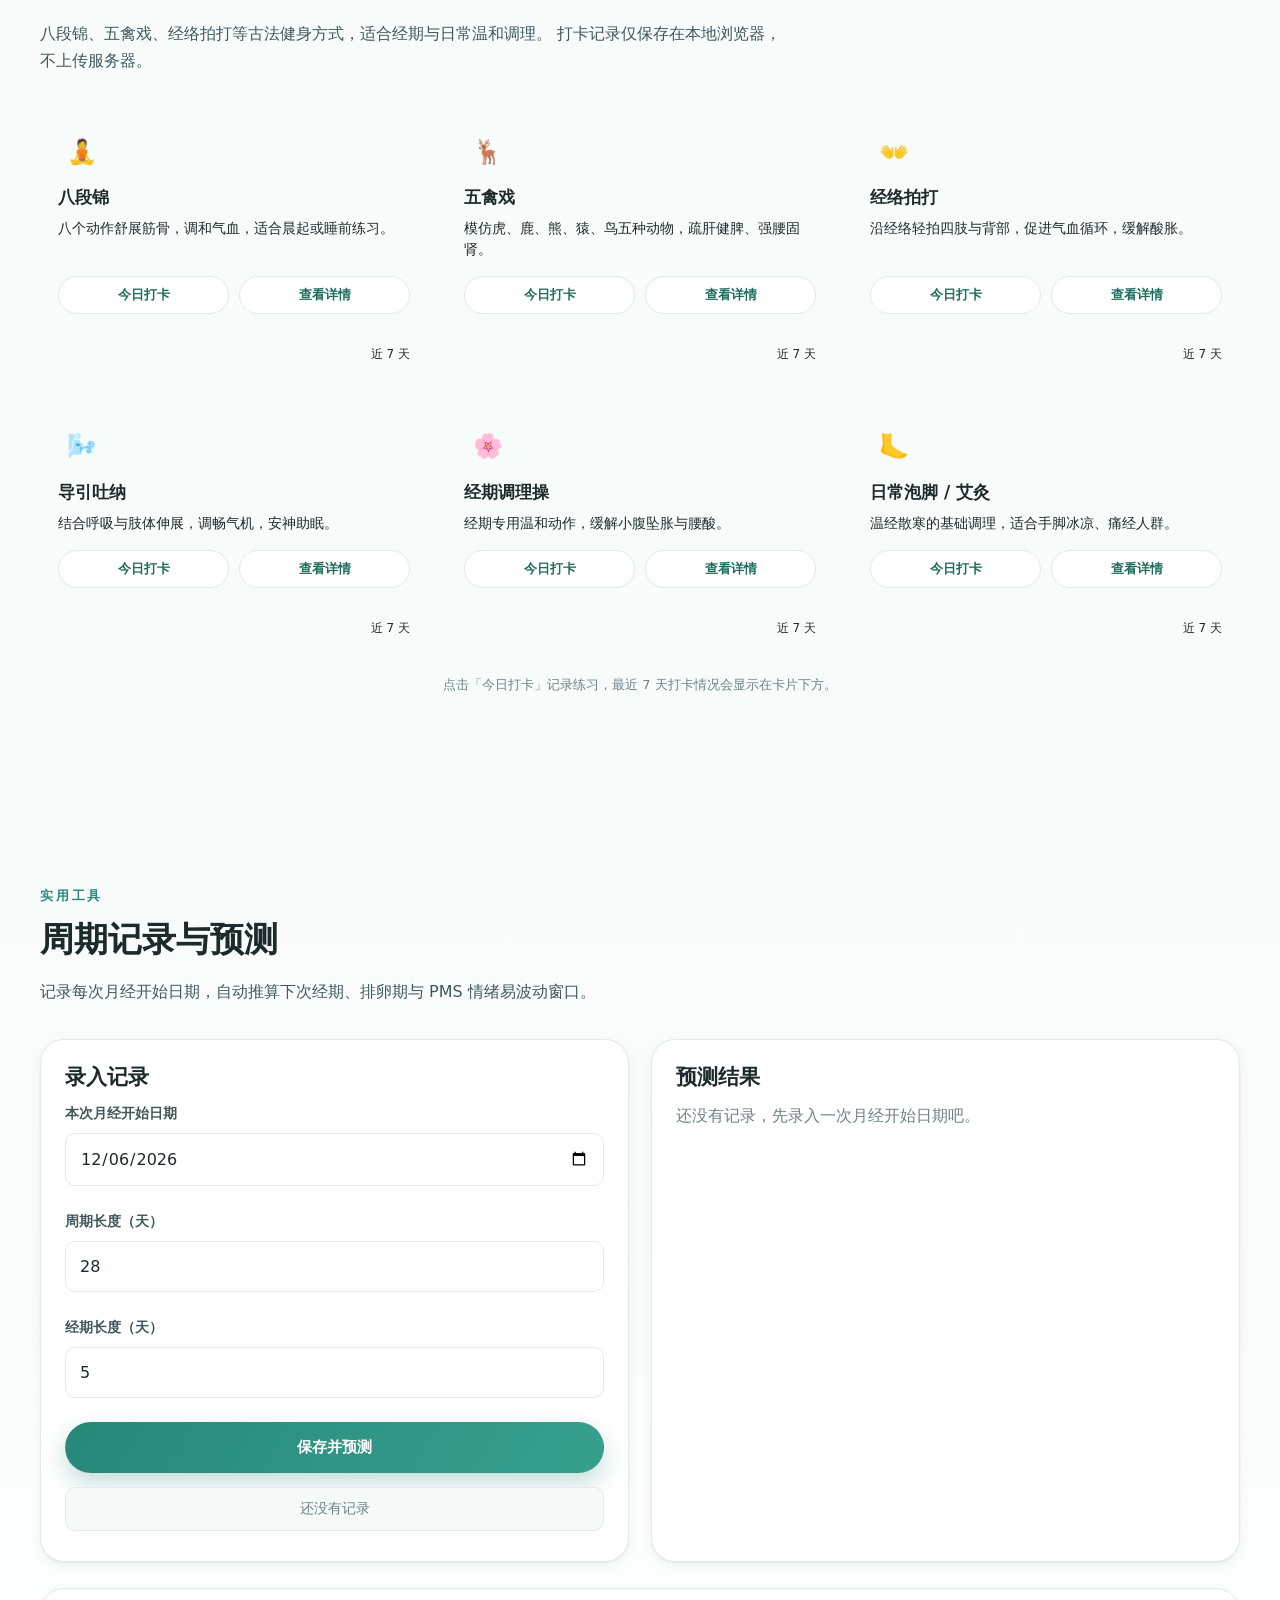
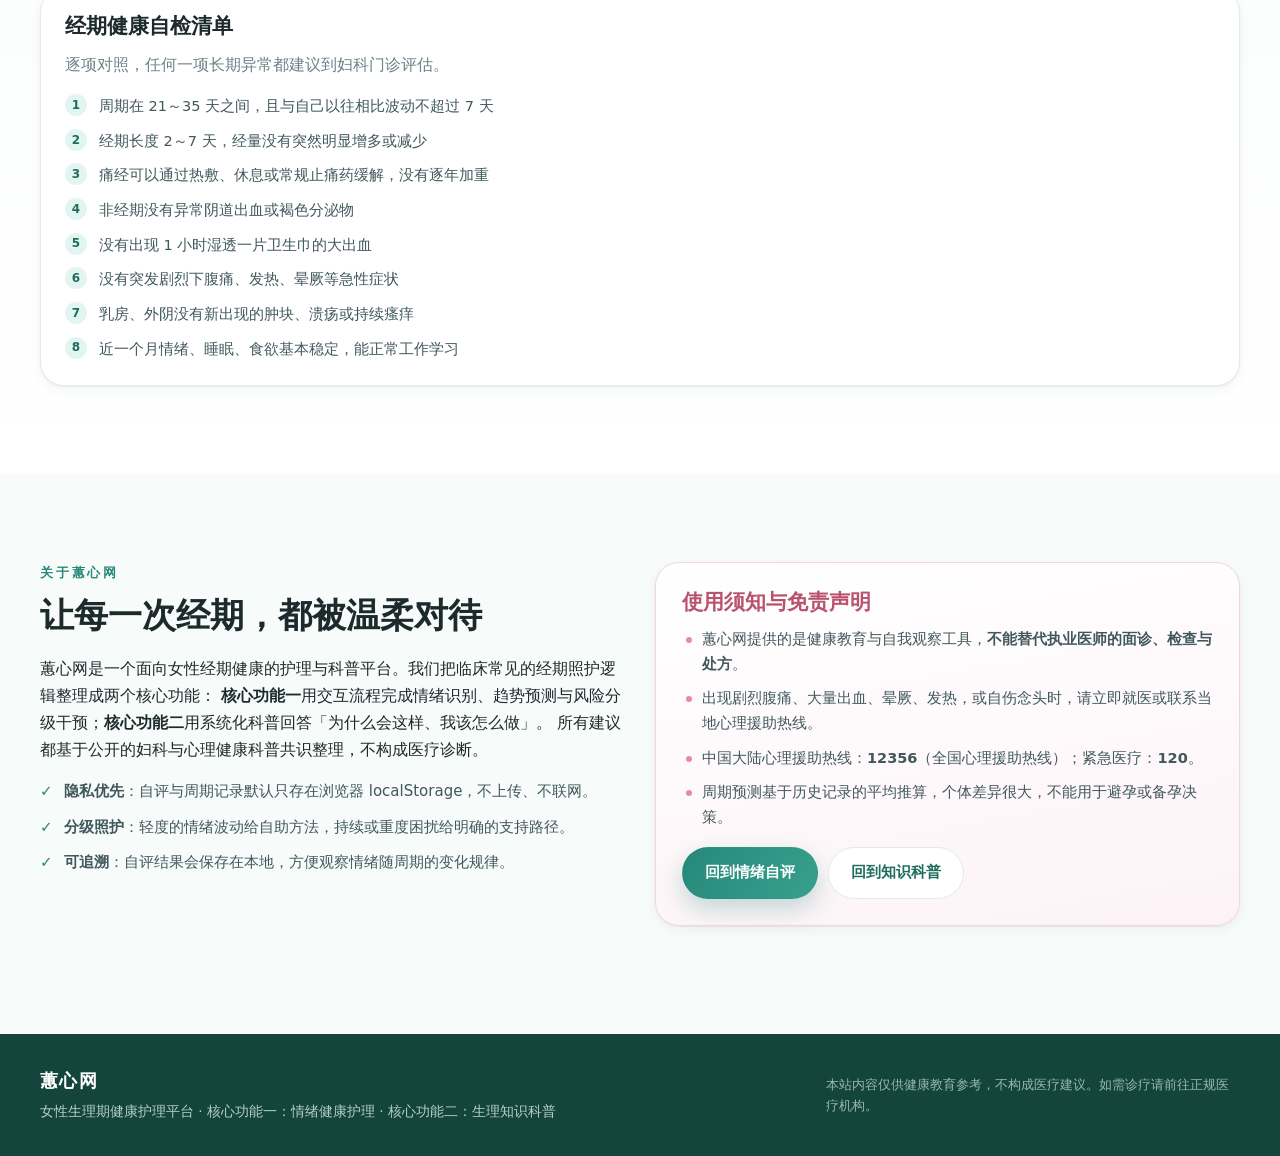
==== commit 8b451e0a: "fix: re-apply nav-cta after remote upload overwrite" ====
--- a/index.html
+++ b/index.html
@@ -26,7 +26,7 @@
       <a href="#admin" id="adminLink" hidden>后台管理</a>
       <button type="button" id="navMeditation">正念冥想</button>
       <button type="button" id="navMoodDiary">每日日记</button>
-      <a class="nav" href="#assessment">开始情绪自评</a>
+      <a class="nav-cta" href="#assessment">开始情绪自评</a>
     </nav>
     <div class="auth-area" id="authArea"></div>
   </div>
